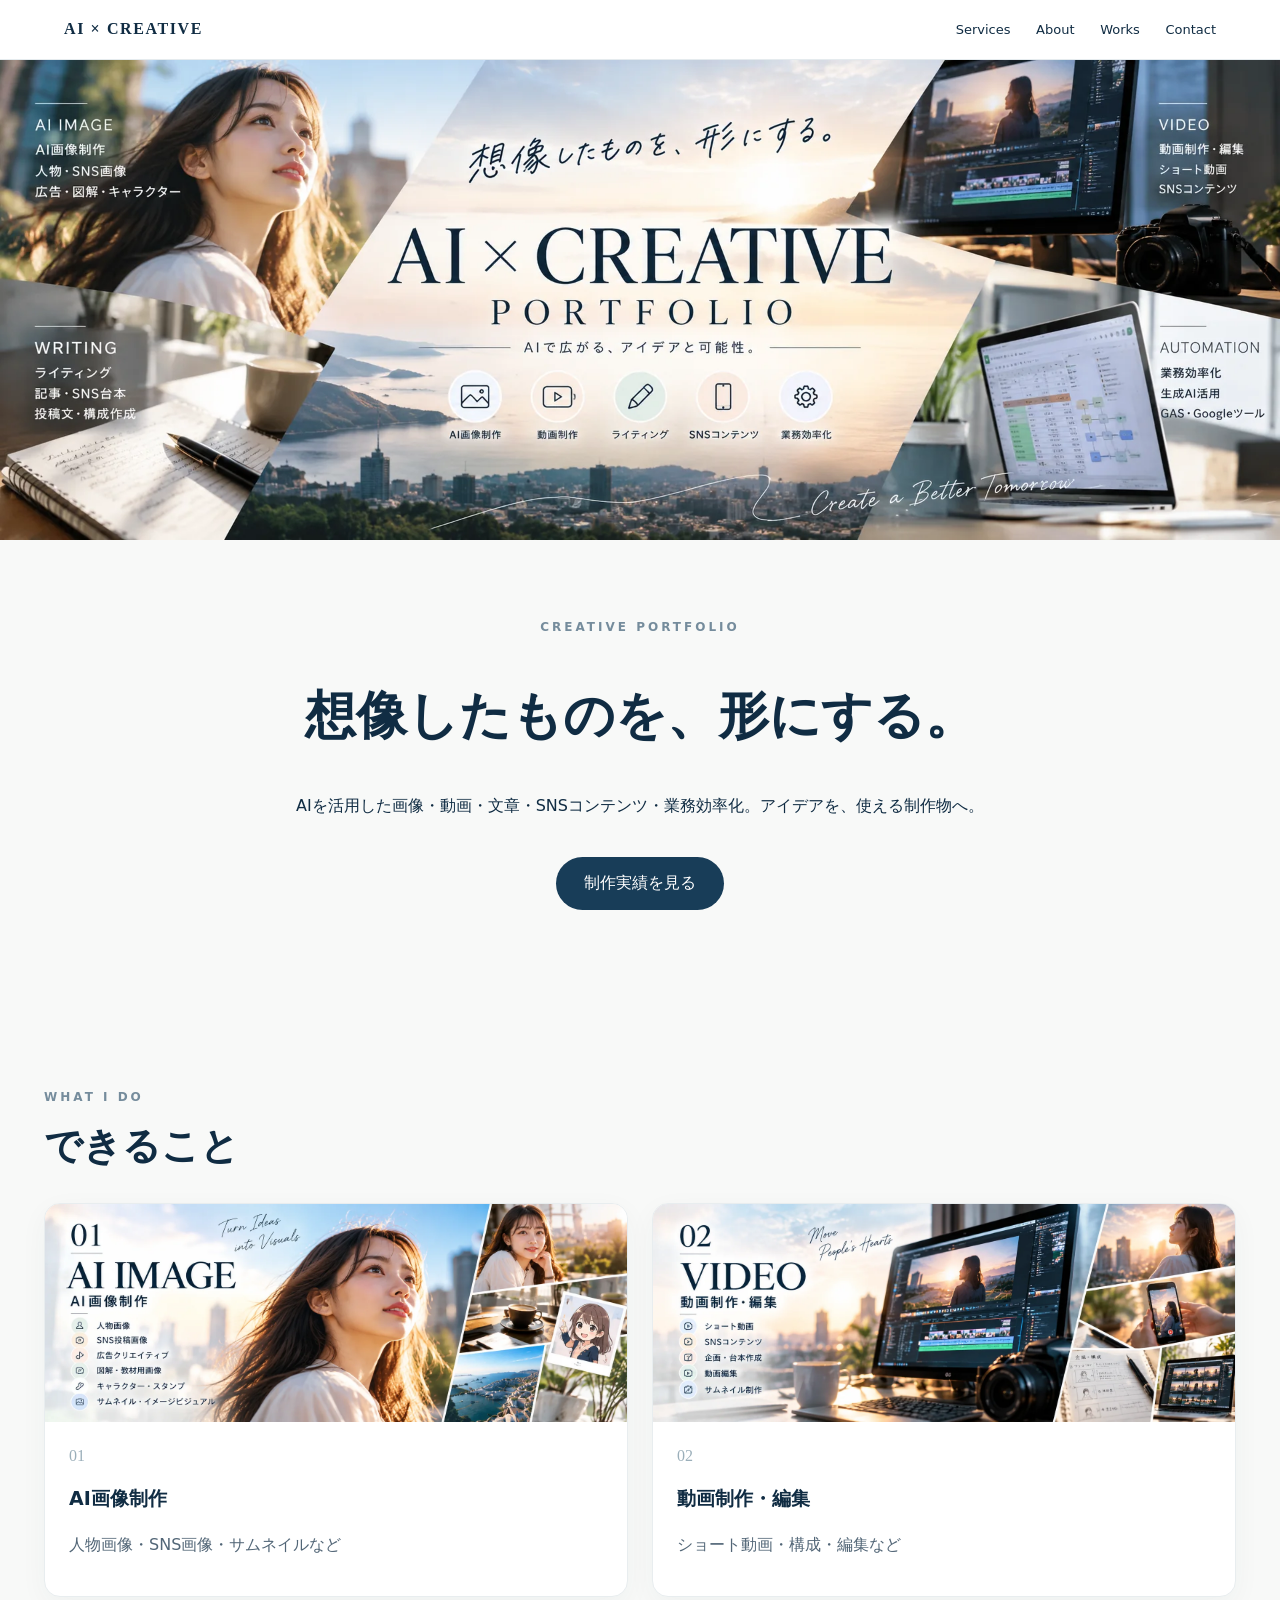
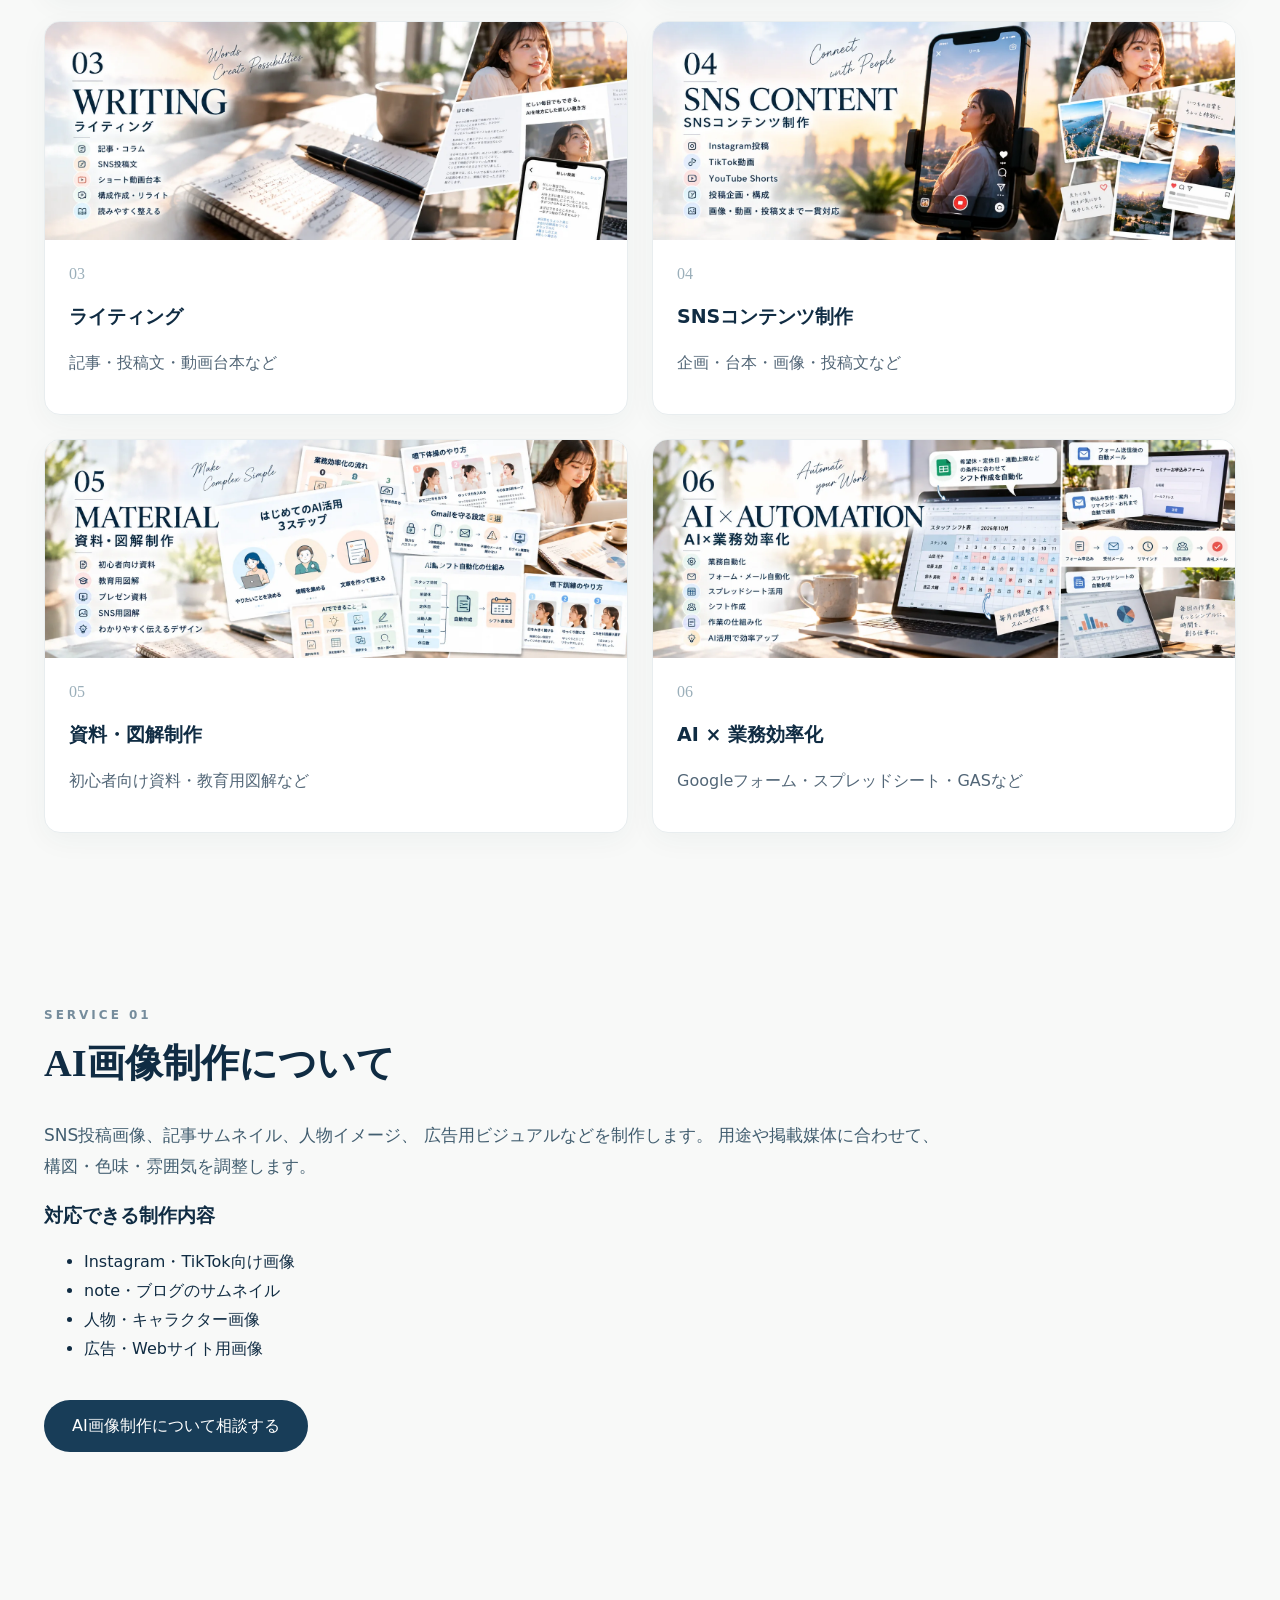
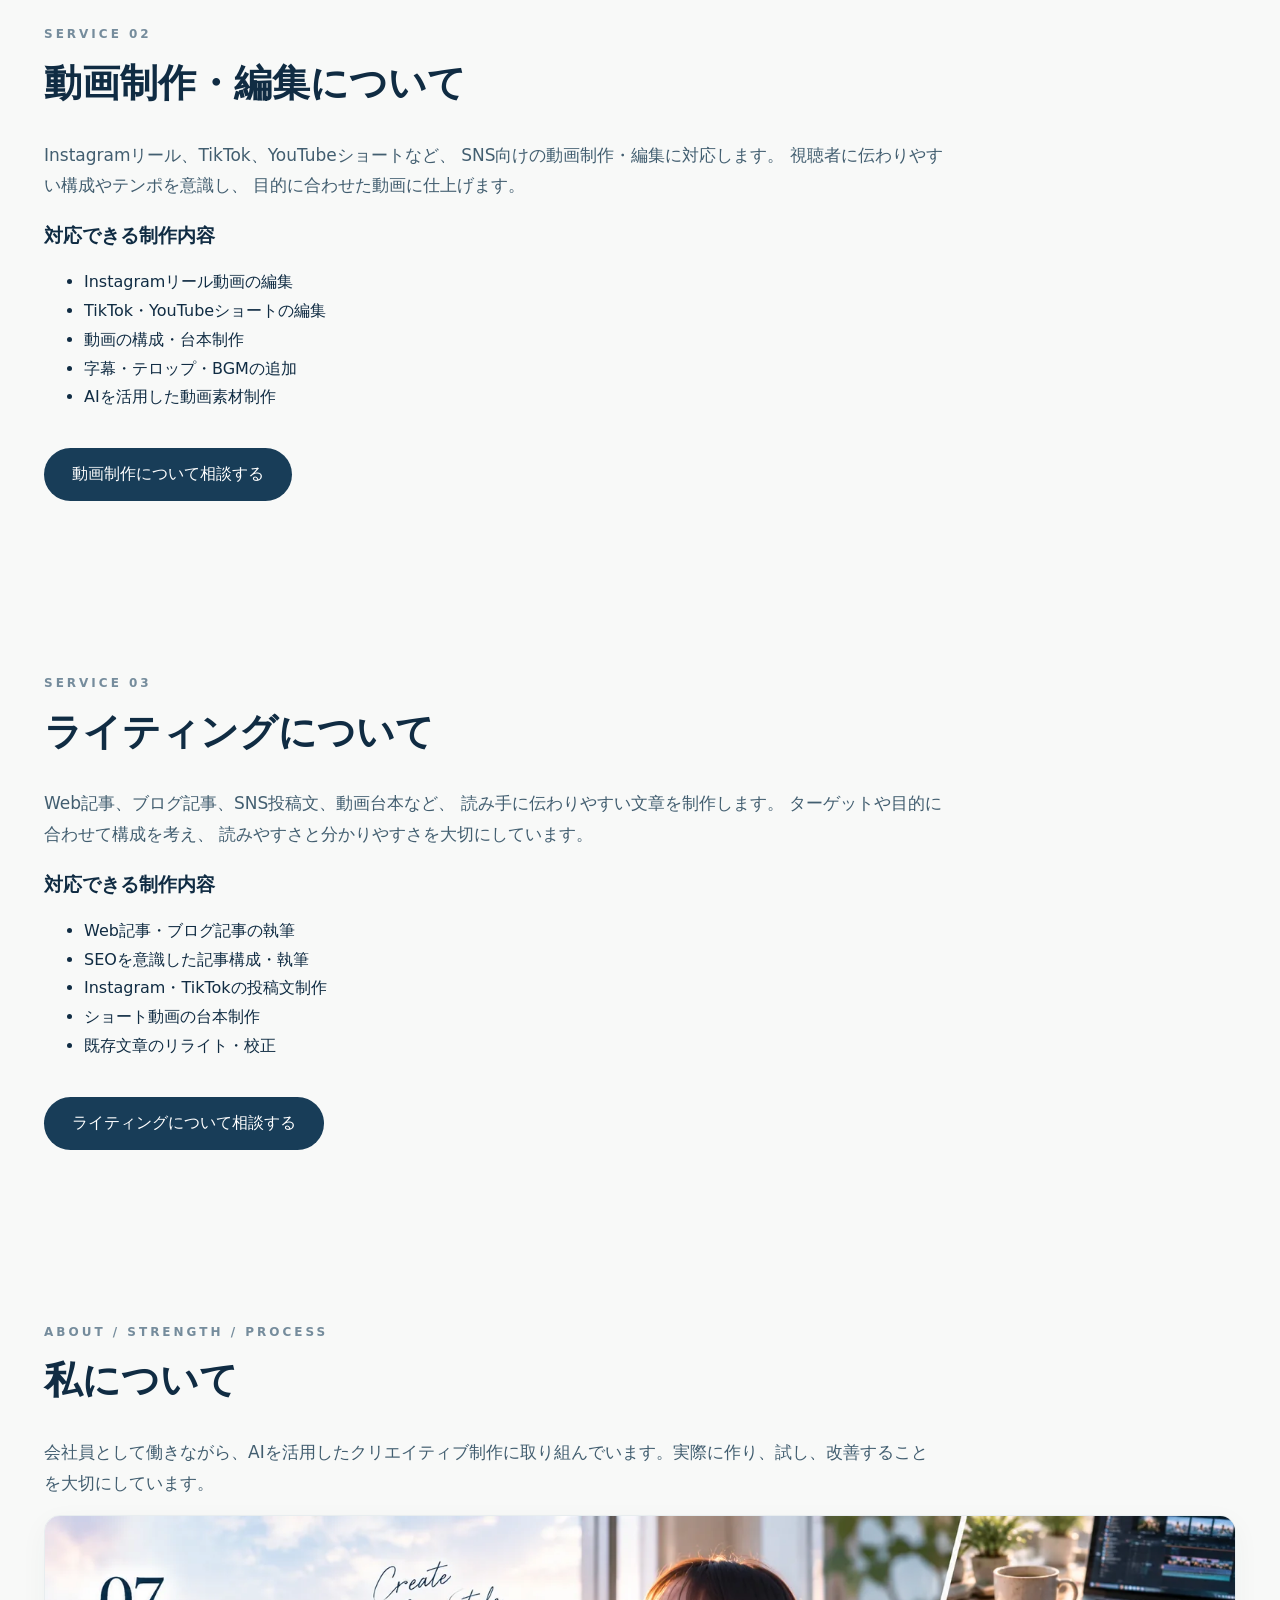
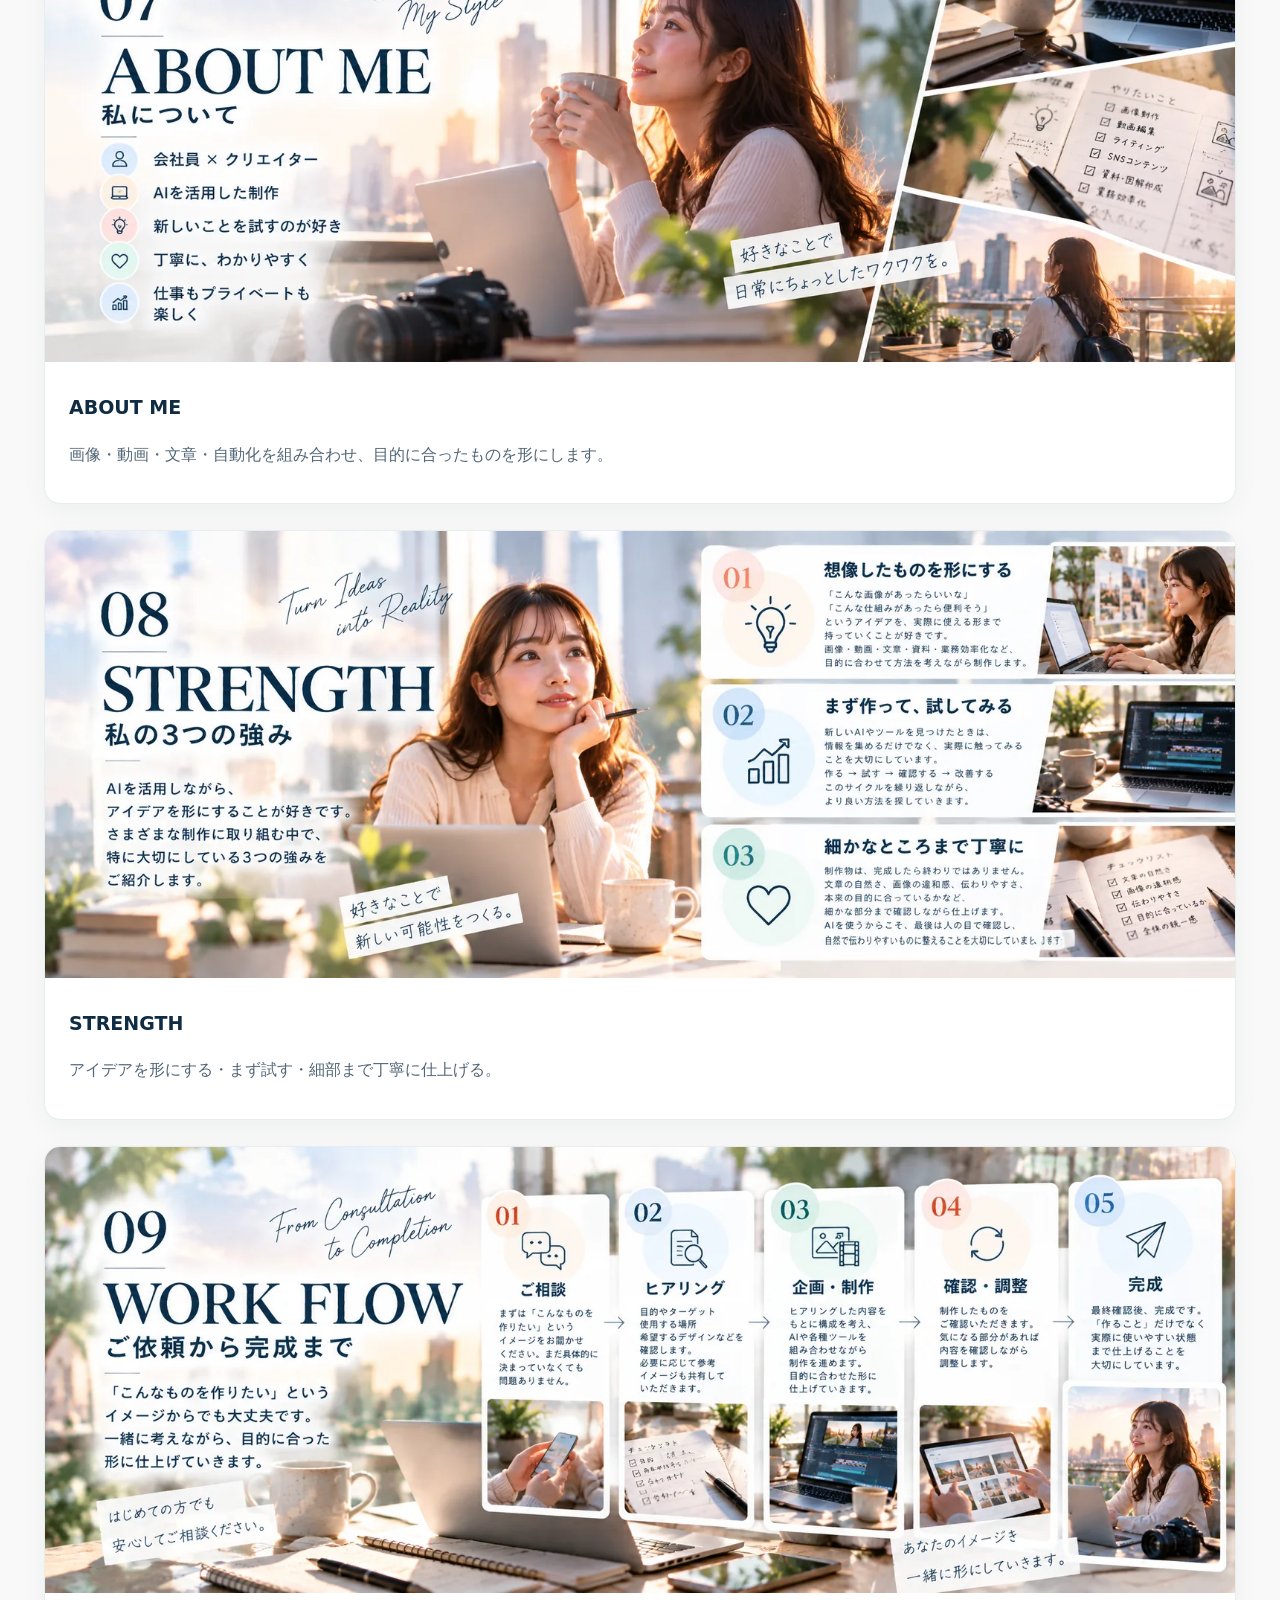
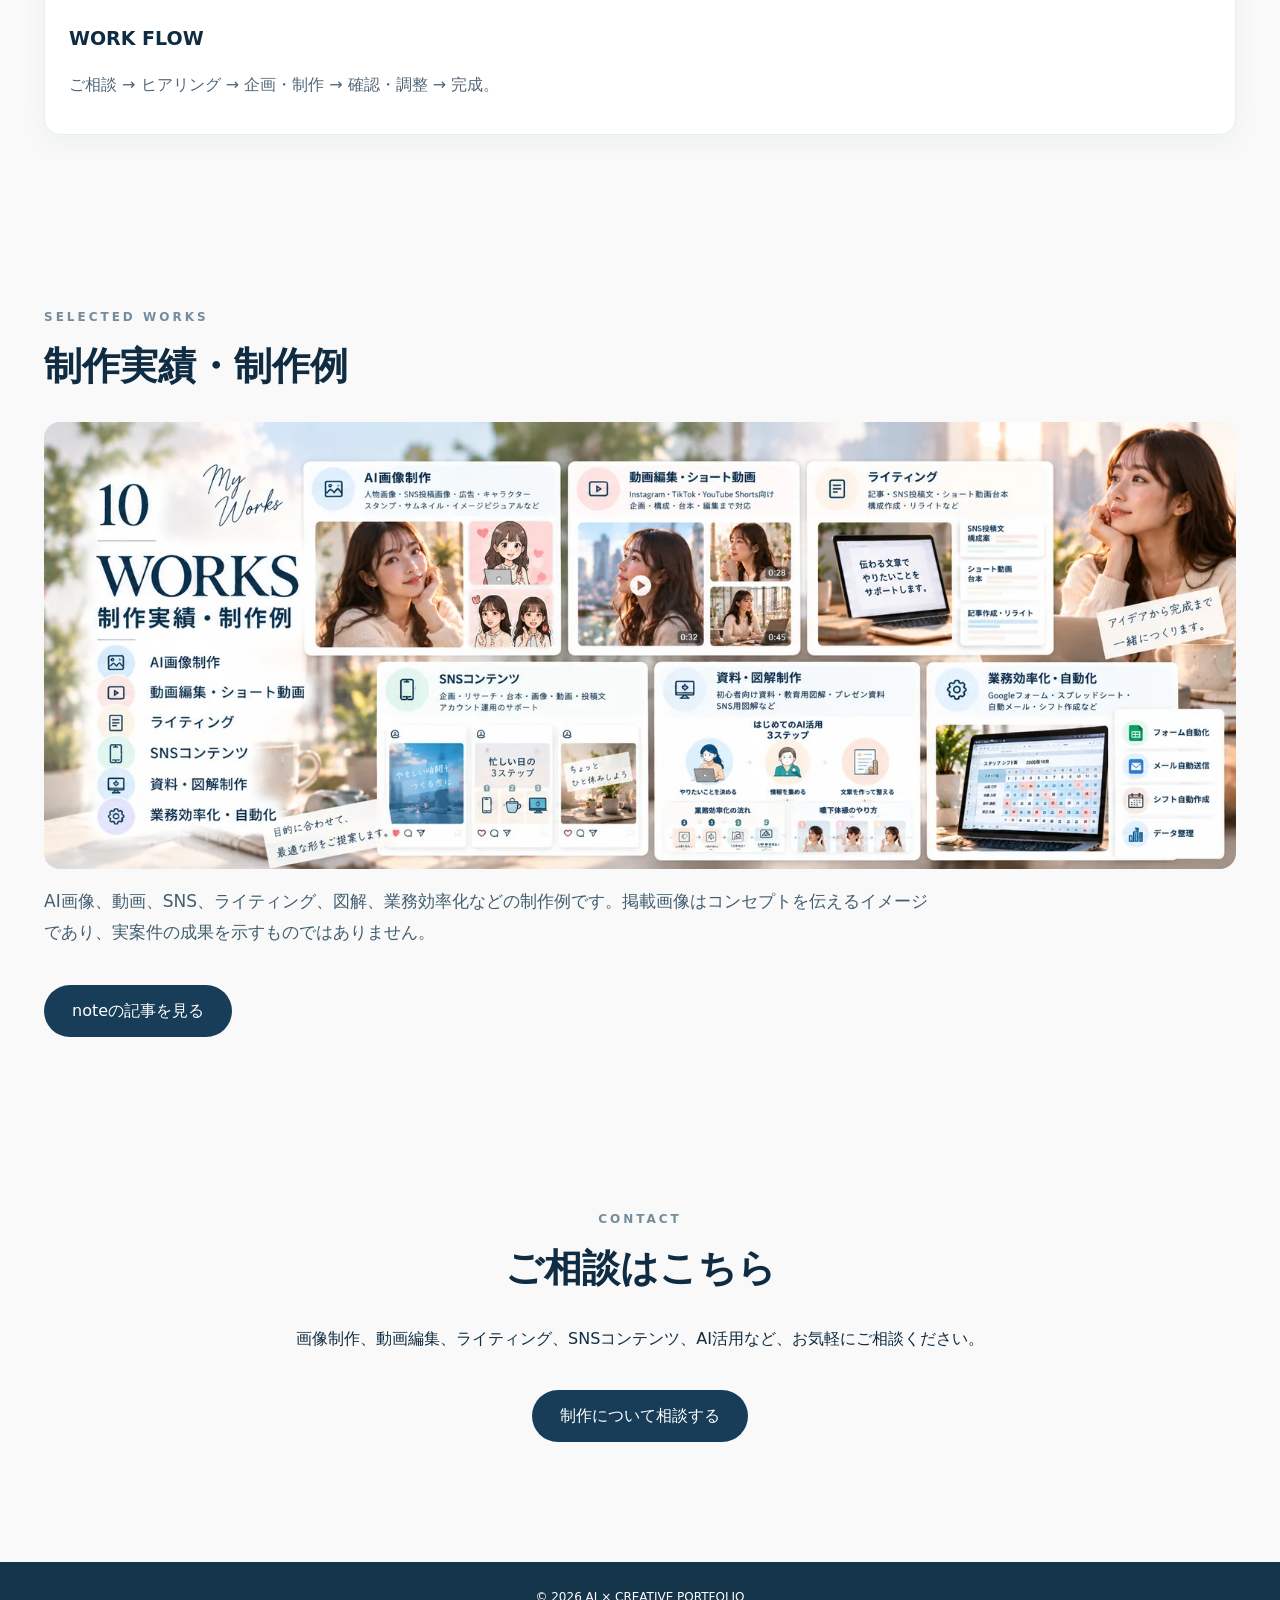
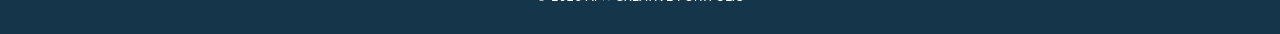
==== index.html @ f5b46fbc "Update index.html" ====
<!doctype html><html lang="ja"><head><meta charset="utf-8"><meta name="viewport" content="width=device-width,initial-scale=1"><meta name="description" content="AI画像制作・動画編集・ライティング・SNSコンテンツ・業務効率化のポートフォリオ"><title>AI × CREATIVE PORTFOLIO</title><link rel="stylesheet" href="style.css"></head><body><header><a class="brand" href="#top">AI × CREATIVE</a><nav><a href="#services">Services</a><a href="#about">About</a><a href="#works">Works</a><a href="#contact">Contact</a></nav></header><main id="top"><section class="hero"><img src="images/hero.webp" alt="AI × CREATIVE PORTFOLIO" fetchpriority="high"><div class="intro"><p class="eyebrow">CREATIVE PORTFOLIO</p><h1>想像したものを、形にする。</h1><p>AIを活用した画像・動画・文章・SNSコンテンツ・業務効率化。アイデアを、使える制作物へ。</p><a class="button" href="#works">制作実績を見る</a></div></section><section id="services" class="section"><p class="eyebrow">WHAT I DO</p><h2>できること</h2><div class="cards"><article class="card" onclick="document.getElementById('ai-image-details').scrollIntoView({behavior:'smooth',block:'start'})" style="cursor:pointer"><img src="images/01.webp" alt="AI画像制作" loading="lazy"><div><span>01</span><h3>AI画像制作</h3><p>人物画像・SNS画像・サムネイルなど</p></div></article>
<article class="card" onclick="document.getElementById('video-details').scrollIntoView({behavior:'smooth',block:'start'})" style="cursor:pointer"><img src="images/02.webp"
 alt="動画制作・編集" loading="lazy"><div><span>02</span><h3>動画制作・編集</h3><p>ショート動画・構成・編集など</p></div></article>
<article class="card" onclick="document.getElementById('writing-details').scrollIntoView({behavior:'smooth',block:'start'})" style="cursor:pointer"><img src="images/03.webp"
 alt="ライティング" loading="lazy"><div><span>03</span><h3>ライティング</h3><p>記事・投稿文・動画台本など</p></div></article><article class="card"><img src="images/04.webp" alt="SNSコンテンツ制作" loading="lazy"><div><span>04</span><h3>SNSコンテンツ制作</h3><p>企画・台本・画像・投稿文など</p></div></article><article class="card"><img src="images/05.webp" alt="資料・図解制作" loading="lazy"><div><span>05</span><h3>資料・図解制作</h3><p>初心者向け資料・教育用図解など</p></div></article><article class="card"><img src="images/06.webp" alt="AI × 業務効率化" loading="lazy"><div><span>06</span><h3>AI × 業務効率化</h3><p>Googleフォーム・スプレッドシート・GASなど</p></div></article></div></section>
<section id="ai-image-details" class="section">
  <p class="eyebrow">SERVICE 01</p>
  <h2>AI画像制作について</h2>

  <p class="lead">
    SNS投稿画像、記事サムネイル、人物イメージ、
    広告用ビジュアルなどを制作します。
    用途や掲載媒体に合わせて、
    構図・色味・雰囲気を調整します。
  </p>

  <h3>対応できる制作内容</h3>
  <ul>
    <li>Instagram・TikTok向け画像</li>
    <li>note・ブログのサムネイル</li>
    <li>人物・キャラクター画像</li>
    <li>広告・Webサイト用画像</li>
  </ul>

  <a class="button"
     href="https://docs.google.com/forms/d/e/1FAIpQLSeHLMUan6sX_Bi2YHPsbmT2m1Xf_0hHyTJXhu0cGZ721wh3tw/viewform"
     target="_blank"
     rel="noopener noreferrer">
    AI画像制作について相談する
  </a>
</section>

<section id="video-details" class="section">
  <p class="eyebrow">SERVICE 02</p>
  <h2>動画制作・編集について</h2>

  <p class="lead">
    Instagramリール、TikTok、YouTubeショートなど、
    SNS向けの動画制作・編集に対応します。
    視聴者に伝わりやすい構成やテンポを意識し、
    目的に合わせた動画に仕上げます。
  </p>

  <h3>対応できる制作内容</h3>
  <ul>
    <li>Instagramリール動画の編集</li>
    <li>TikTok・YouTubeショートの編集</li>
    <li>動画の構成・台本制作</li>
    <li>字幕・テロップ・BGMの追加</li>
    <li>AIを活用した動画素材制作</li>
  </ul>

  <a class="button"
     href="https://docs.google.com/forms/d/e/1FAIpQLSeHLMUan6sX_Bi2YHPsbmT2m1Xf_0hHyTJXhu0cGZ721wh3tw/viewform"
     target="_blank"
     rel="noopener noreferrer">
    動画制作について相談する
  </a>
</section>

<section id="writing-details" class="section">
  <p class="eyebrow">SERVICE 03</p>
  <h2>ライティングについて</h2>

  <p class="lead">
    Web記事、ブログ記事、SNS投稿文、動画台本など、
    読み手に伝わりやすい文章を制作します。
    ターゲットや目的に合わせて構成を考え、
    読みやすさと分かりやすさを大切にしています。
  </p>

  <h3>対応できる制作内容</h3>
  <ul>
    <li>Web記事・ブログ記事の執筆</li>
    <li>SEOを意識した記事構成・執筆</li>
    <li>Instagram・TikTokの投稿文制作</li>
    <li>ショート動画の台本制作</li>
    <li>既存文章のリライト・校正</li>
  </ul>

  <a class="button"
     href="https://docs.google.com/forms/d/e/1FAIpQLSeHLMUan6sX_Bi2YHPsbmT2m1Xf_0hHyTJXhu0cGZ721wh3tw/viewform"
     target="_blank"
     rel="noopener noreferrer">
    ライティングについて相談する
  </a>
</section>
<section id="about" class="section"><p class="eyebrow">ABOUT / STRENGTH / PROCESS</p><h2>私について</h2><p class="lead">会社員として働きながら、AIを活用したクリエイティブ制作に取り組んでいます。実際に作り、試し、改善することを大切にしています。</p><div class="feature"><article><img src="images/07.webp" alt="ABOUT ME" loading="lazy"><div><h3>ABOUT ME</h3><p>画像・動画・文章・自動化を組み合わせ、目的に合ったものを形にします。</p></div></article><article><img src="images/08.webp" alt="STRENGTH" loading="lazy"><div><h3>STRENGTH</h3><p>アイデアを形にする・まず試す・細部まで丁寧に仕上げる。</p></div></article><article><img src="images/09.webp" alt="WORK FLOW" loading="lazy"><div><h3>WORK FLOW</h3><p>ご相談 → ヒアリング → 企画・制作 → 確認・調整 → 完成。</p></div></article></div></section><section id="works" class="section"><p class="eyebrow">SELECTED WORKS</p><h2>制作実績・制作例</h2><img class="wide" src="images/10.webp" alt="制作実績一覧" loading="lazy"><p class="lead">AI画像、動画、SNS、ライティング、図解、業務効率化などの制作例です。掲載画像はコンセプトを伝えるイメージであり、実案件の成果を示すものではありません。</p><a class="button" href="https://note.com/kagura6284" target="_blank" rel="noopener noreferrer">noteの記事を見る</a></section><section id="contact" class="section contact"><p class="eyebrow">CONTACT</p><h2>ご相談はこちら</h2><p>画像制作、動画編集、ライティング、SNSコンテンツ、AI活用など、お気軽にご相談ください。</p>
<a class="button"
   href="https://docs.google.com/forms/d/e/1FAIpQLSeHLMUan6sX_Bi2YHPsbmT2m1Xf_0hHyTJXhu0cGZ721wh3tw/viewform"
   target="_blank"
   rel="noopener noreferrer">
  制作について相談する
</a>
</section></main><footer>© 2026 AI × CREATIVE PORTFOLIO</footer></body></html>
---- style.css ----
*{box-sizing:border-box}html{scroll-behavior:smooth;scroll-padding-top:90px}body{margin:0;color:#102c43;background:#f8f9f8;font-family:system-ui,-apple-system,"Noto Sans JP",sans-serif;line-height:1.8}header{position:sticky;top:0;z-index:10;background:#ffffffed;display:flex;align-items:center;justify-content:space-between;padding:15px clamp(18px,5vw,90px);border-bottom:1px solid #e5ebee;gap:16px}.brand{font-family:Georgia,serif;font-weight:bold;letter-spacing:.1em}a{color:inherit;text-decoration:none}nav{display:flex;gap:clamp(8px,2vw,30px);font-size:13px}.hero img{display:block;width:100%;height:auto}.intro{max-width:1000px;margin:auto;padding:65px 24px 85px;text-align:center}.eyebrow{font-size:12px;letter-spacing:.25em;color:#758c9c;font-weight:700}h1,h2{font-family:Georgia,"Noto Serif JP",serif;line-height:1.35}h1{font-size:clamp(27px,4vw,52px)}h2{font-size:clamp(27px,3vw,42px);margin:10px 0 30px}h3{font-size:19px;margin:10px 0}.button{display:inline-block;background:#183d58;color:white;padding:12px 28px;border-radius:30px;margin-top:20px}.button:hover,.button:focus-visible{background:#285978}.section{max-width:1240px;margin:auto;padding:80px 24px}.cards{display:grid;grid-template-columns:repeat(2,minmax(0,1fr));gap:24px}.card,.feature article{background:#fff;border:1px solid #e8edef;border-radius:16px;overflow:hidden;box-shadow:0 8px 28px #1d40500b}.card img,.feature img,.wide{width:100%;height:auto;display:block}.card>div{padding:20px 24px}.card span{font-family:Georgia,serif;color:#9bafba}.card p,.feature p{color:#526677}.feature{display:grid;gap:26px}.feature article>div{padding:18px 24px}.lead{max-width:900px;color:#425e70;font-size:17px}.wide{border-radius:16px}.contact{text-align:center;padding-bottom:120px}footer{text-align:center;padding:25px;background:#15354b;color:white;font-size:12px}
/* New clickable services and details */
.service-card{display:block;transition:transform .2s ease,box-shadow .2s ease}.service-card:hover,.service-card:focus-visible{transform:translateY(-4px);box-shadow:0 12px 34px #1d405024}.detail-link{display:inline-block;margin-top:6px;color:#183d58!important;font-family:inherit!important;font-size:14px;font-weight:700}.service-details{display:grid;gap:26px}.service-detail{display:grid;grid-template-columns:minmax(0,1fr) minmax(0,1.2fr);gap:28px;align-items:center;background:white;border:1px solid #e8edef;border-radius:16px;padding:20px;scroll-margin-top:100px}.service-detail img{width:100%;height:auto;border-radius:12px;display:block}.service-detail h3{font-size:clamp(21px,2.4vw,28px)}.service-detail p{color:#425e70}.text-link{color:#183d58;font-weight:700;text-decoration:underline;text-underline-offset:4px}.works-link{display:block;position:relative}.works-link span{display:inline-block;margin-top:12px;color:#183d58;font-weight:700}.works-link:hover span{text-decoration:underline}.service-card:focus-visible,.works-link:focus-visible,.text-link:focus-visible,.button:focus-visible{outline:3px solid #83b5d4;outline-offset:4px}
@media(max-width:700px){header{position:static;display:block;text-align:center}nav{justify-content:center;flex-wrap:wrap;margin-top:8px}.cards{grid-template-columns:1fr}.section{padding:55px 18px}.intro{padding:45px 20px 65px}.card>div{padding:16px}.service-detail{grid-template-columns:1fr;padding:16px;gap:10px}.service-detail{scroll-margin-top:20px}}
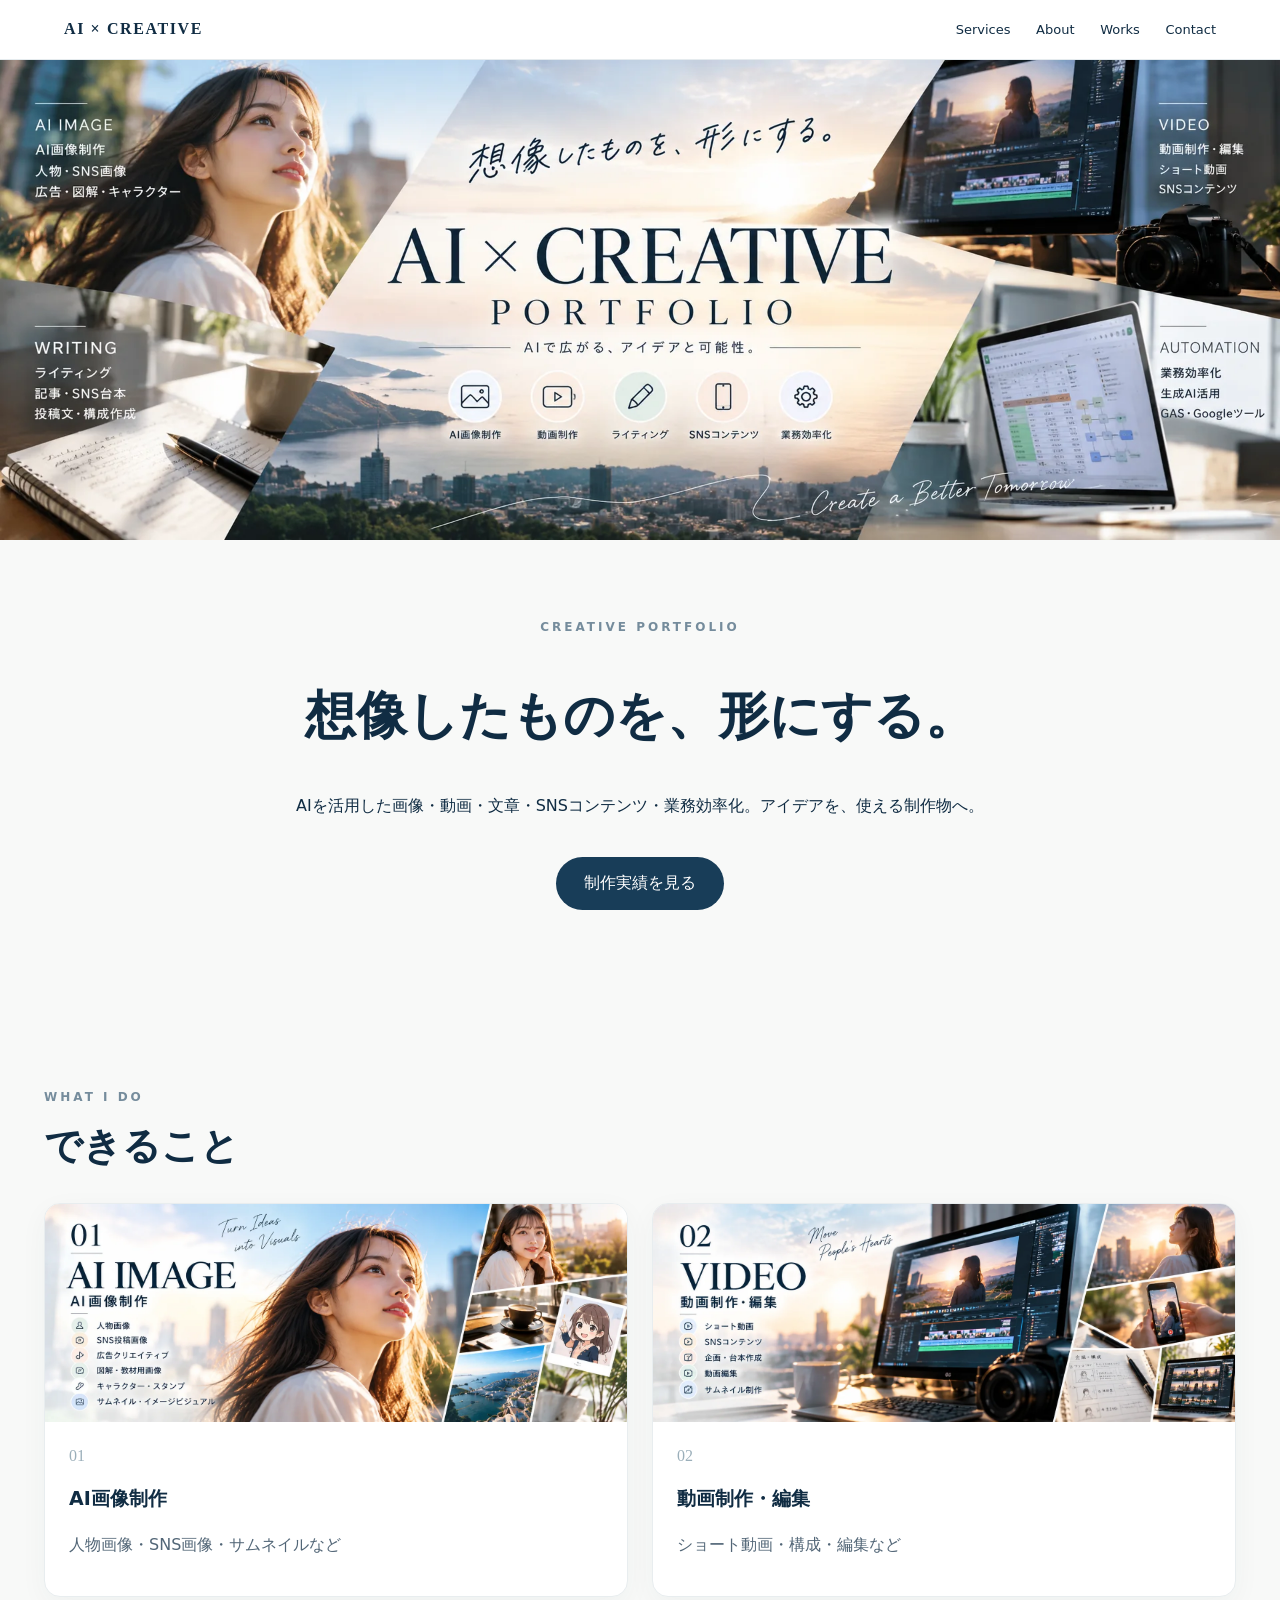
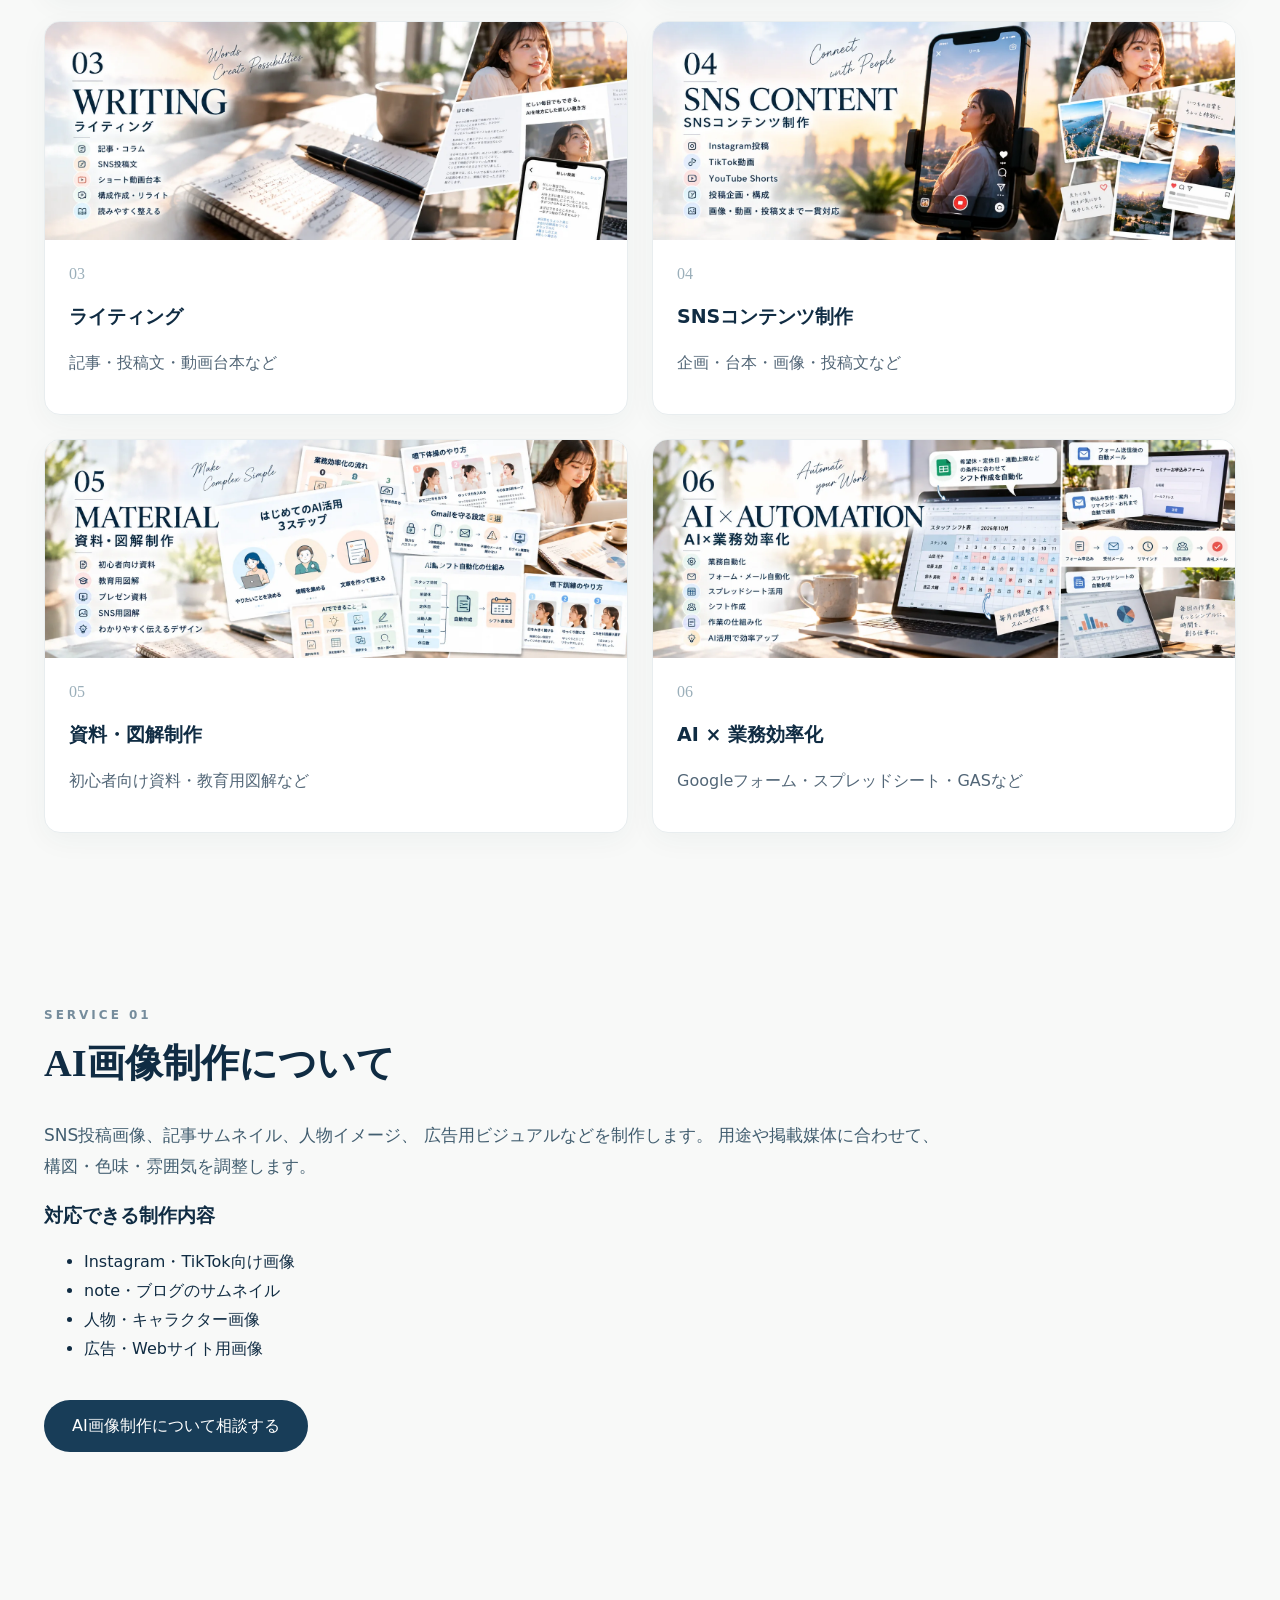
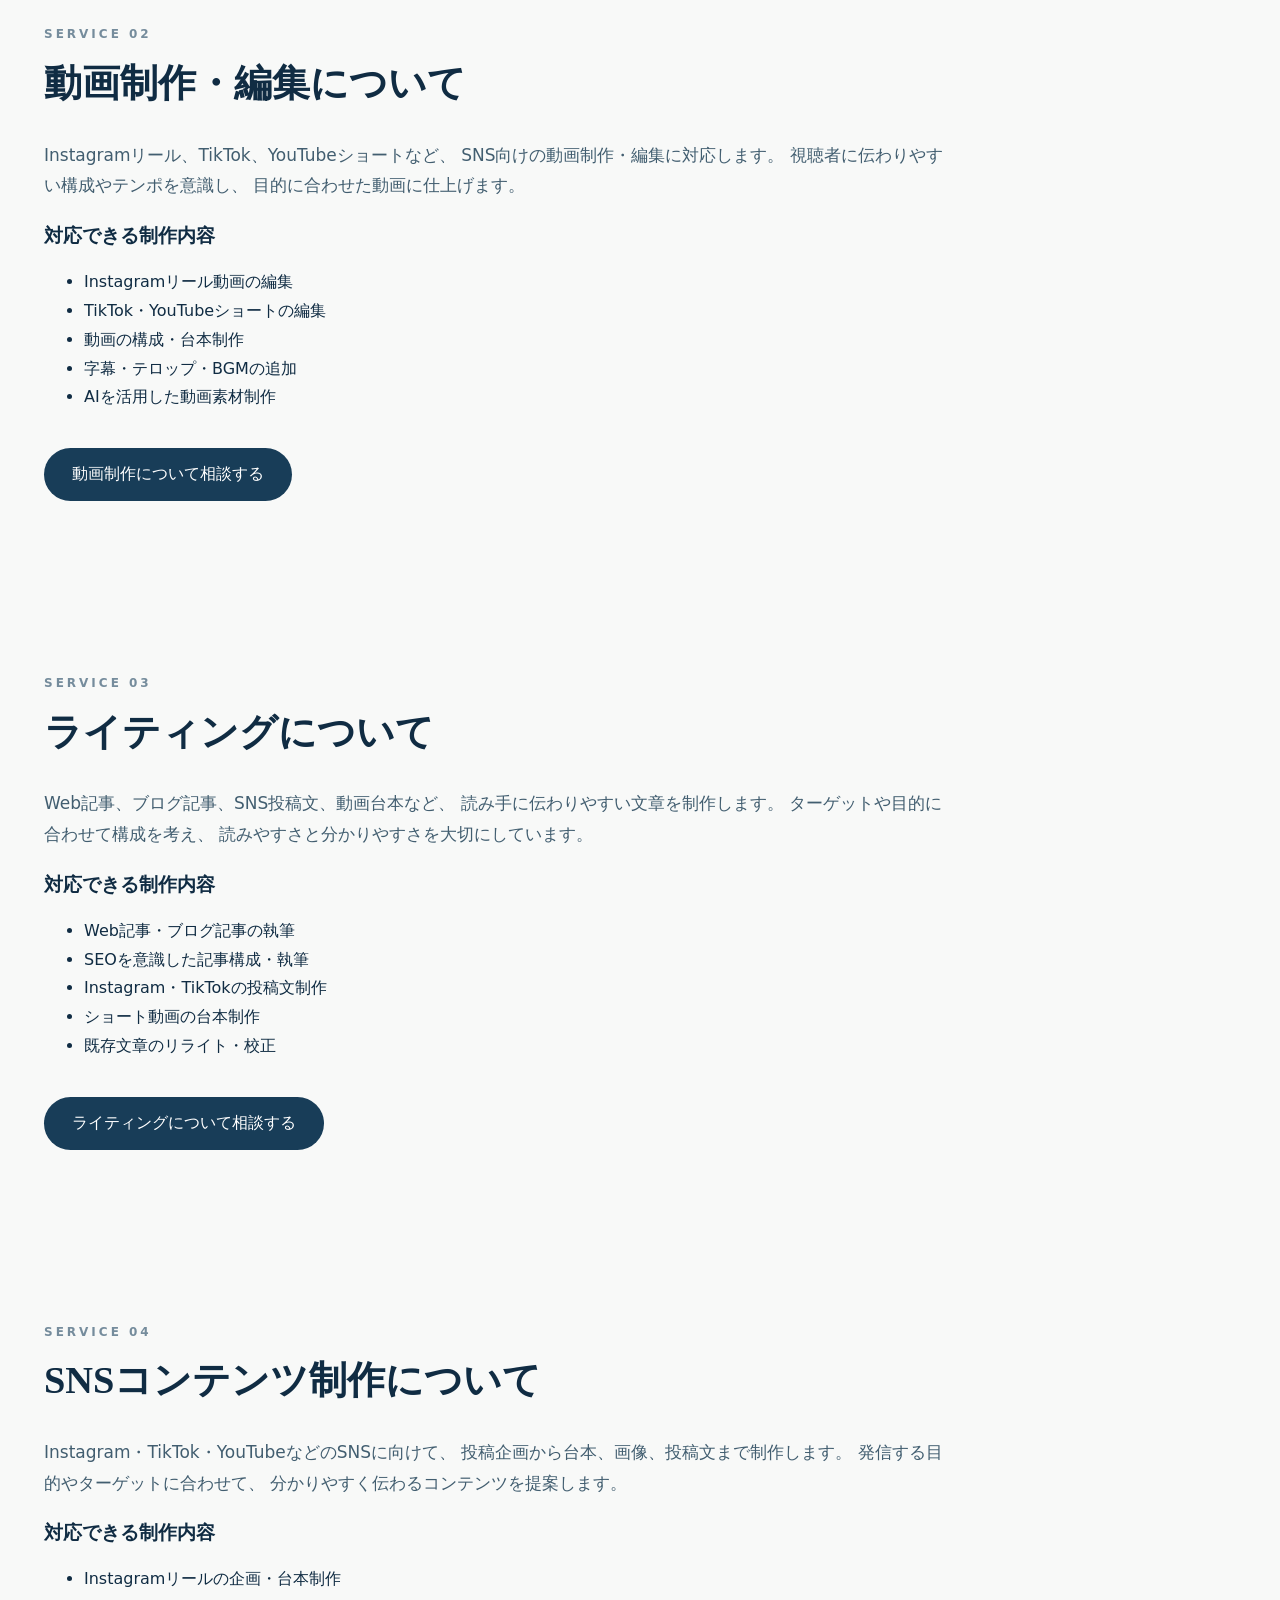
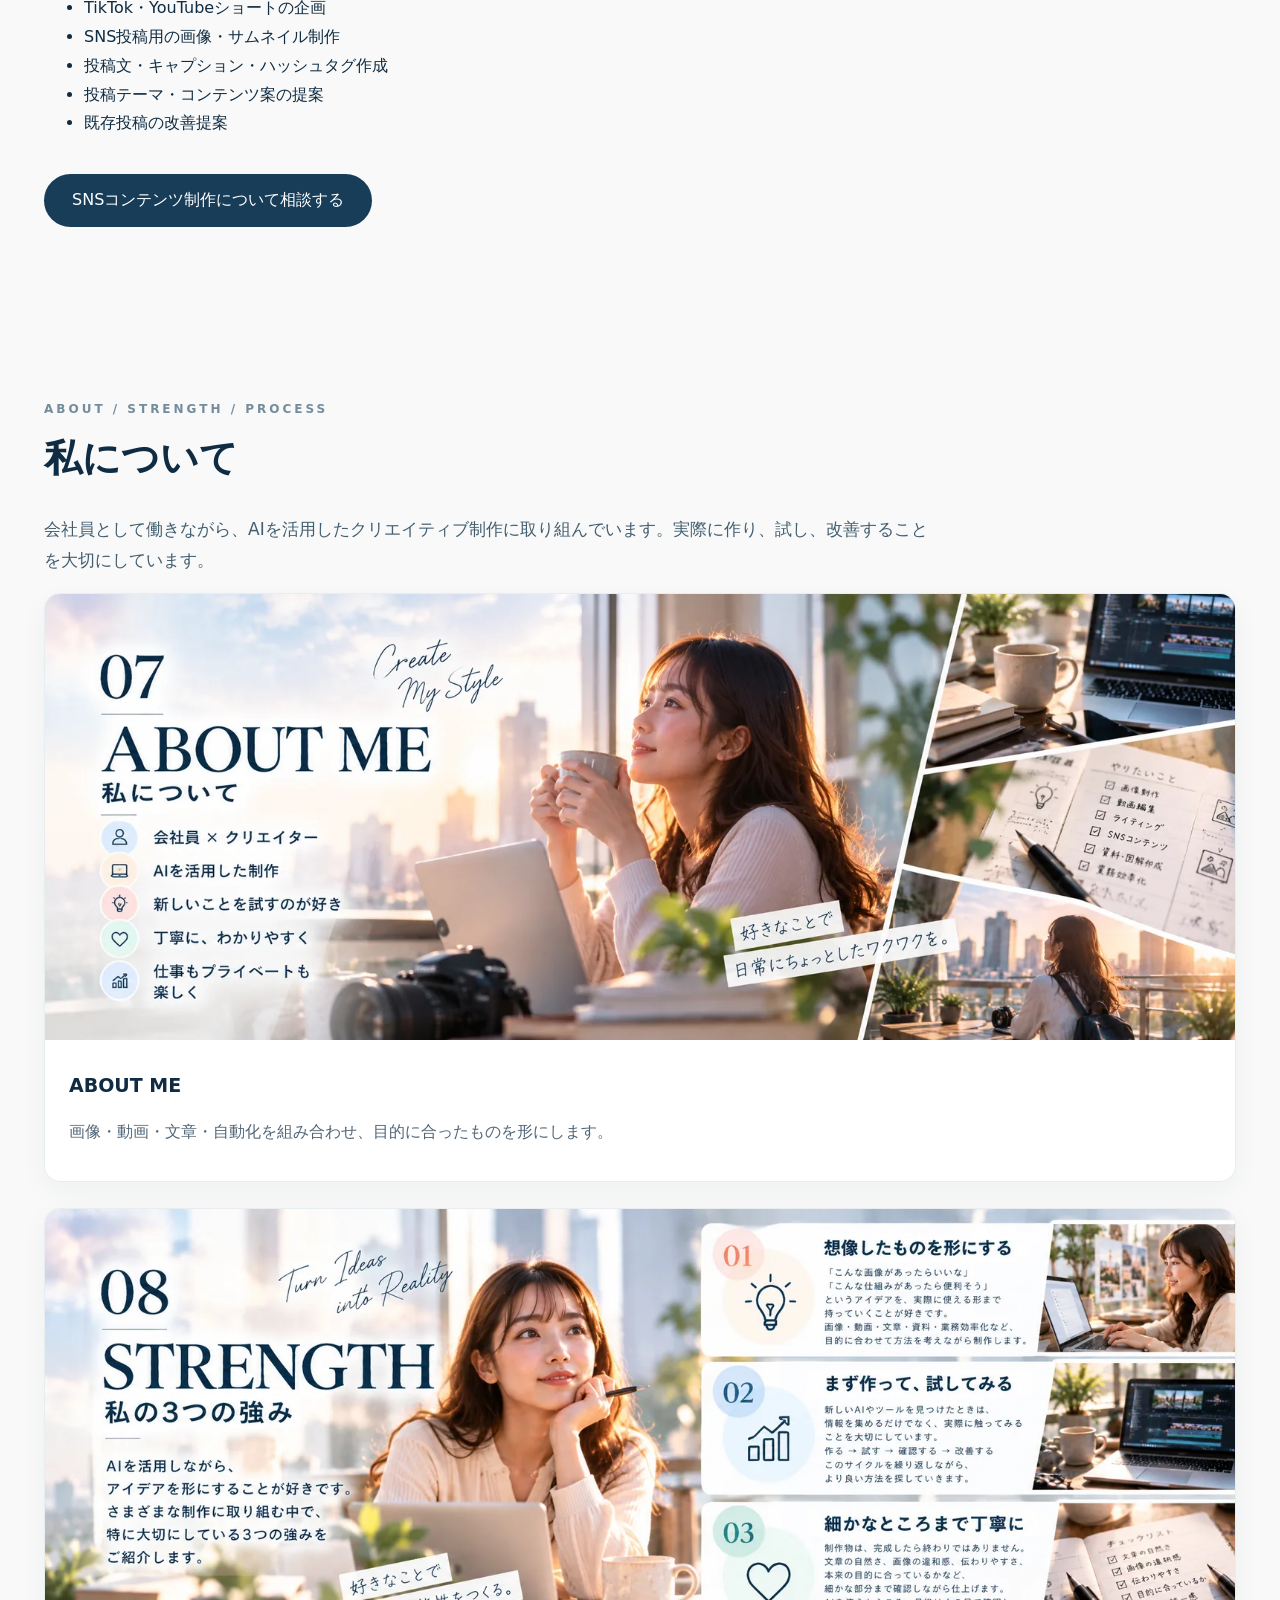
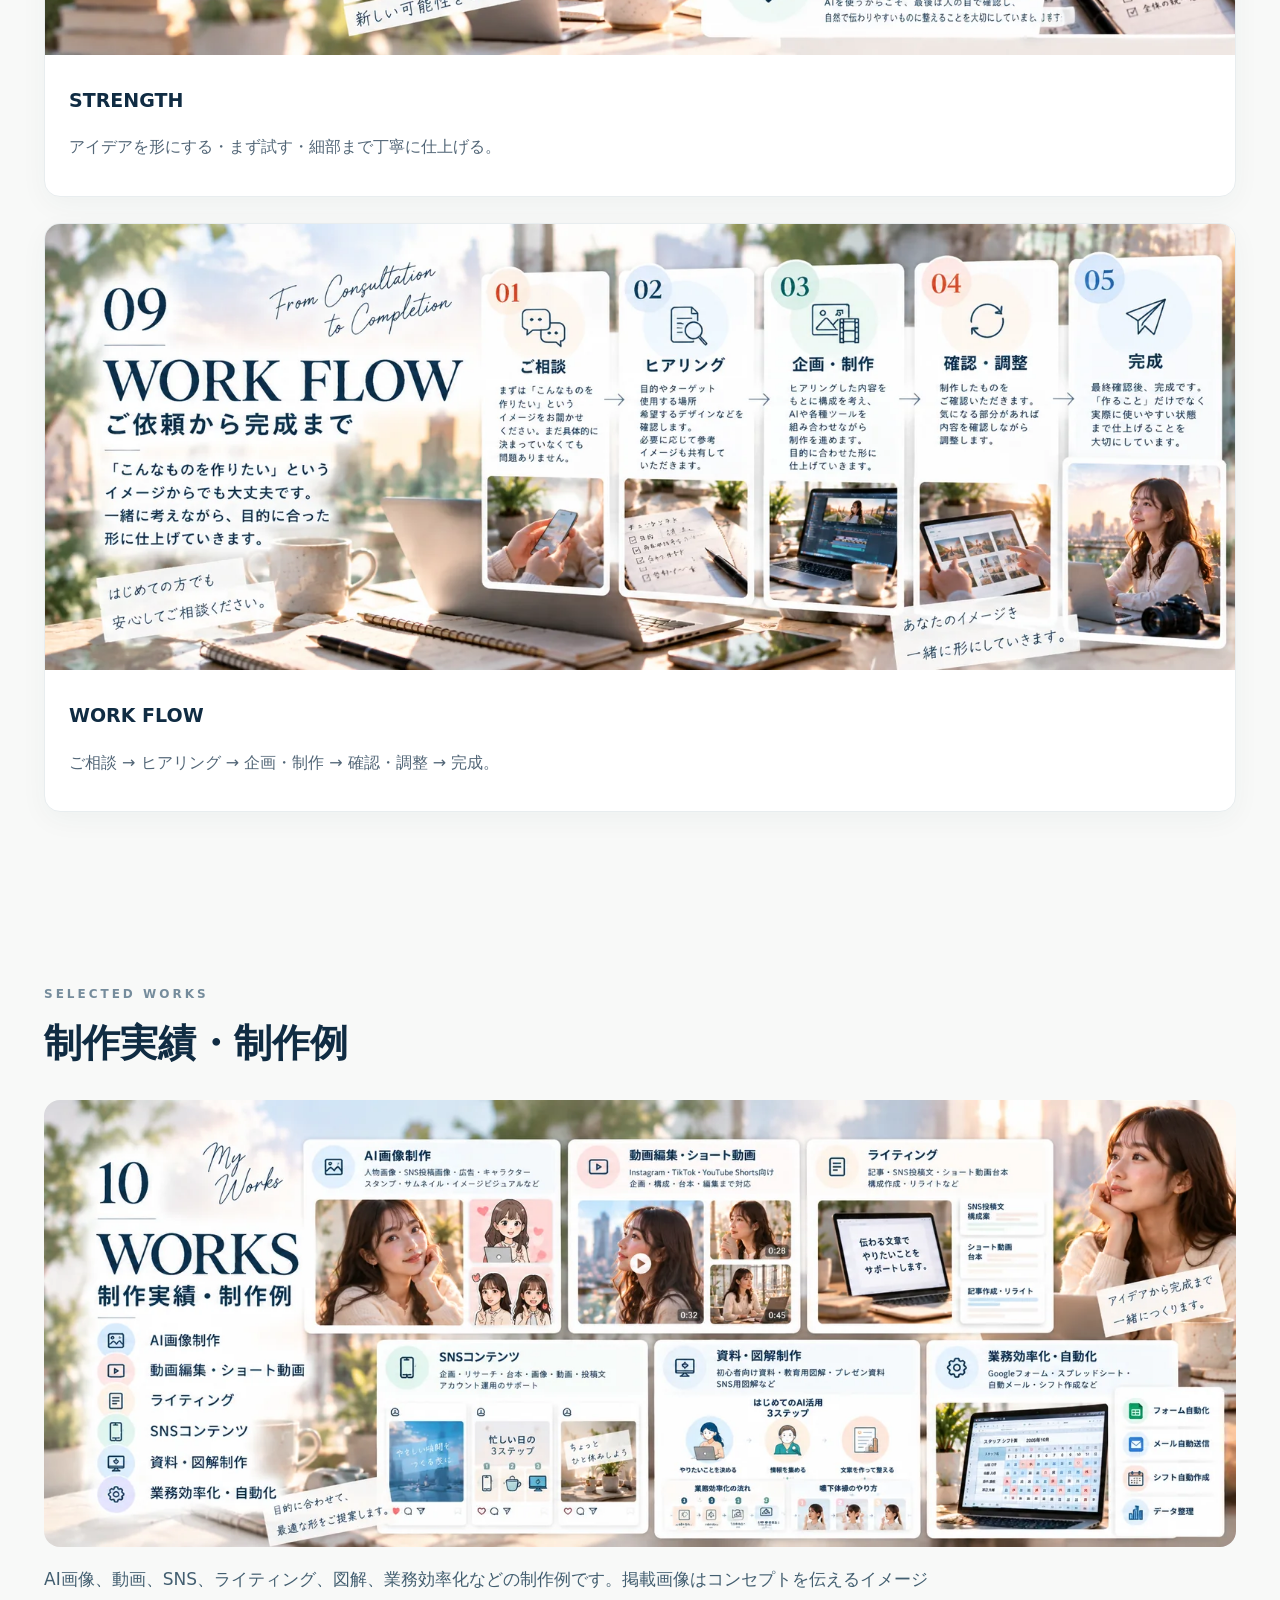
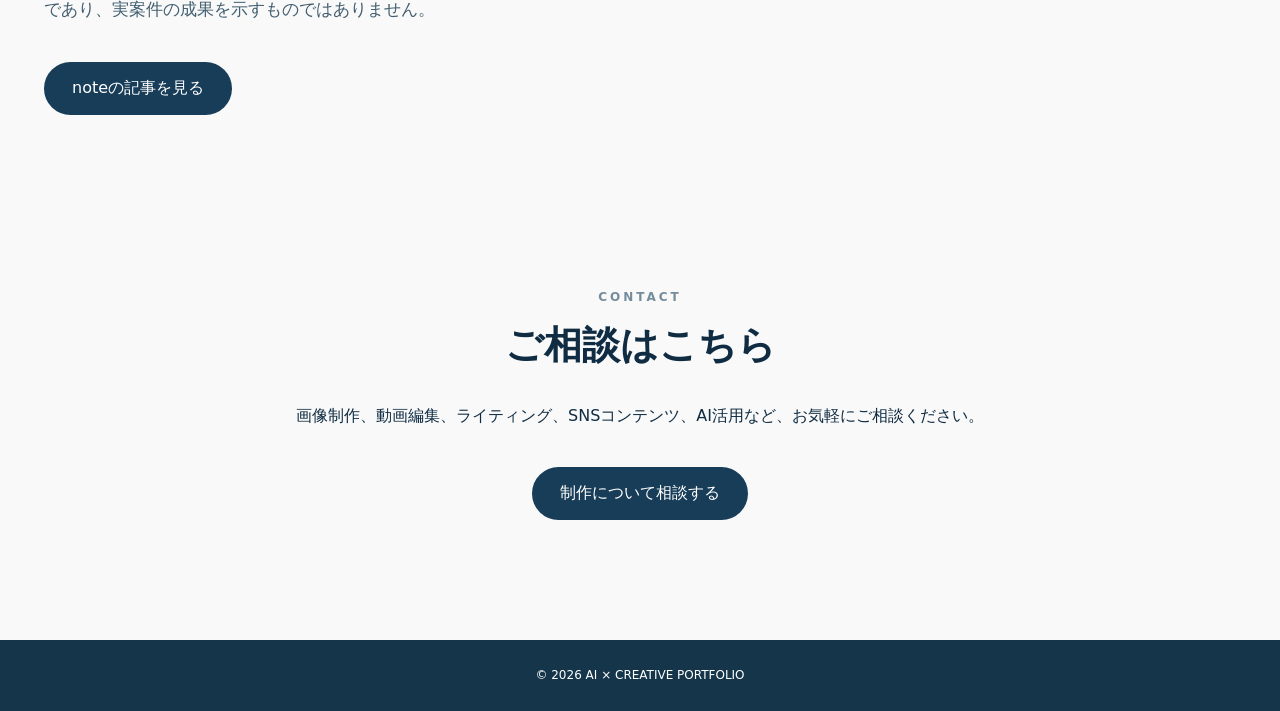
==== commit 7380f5b8: "Update index.html" ====
--- a/index.html
+++ b/index.html
@@ -2,7 +2,9 @@
 <article class="card" onclick="document.getElementById('video-details').scrollIntoView({behavior:'smooth',block:'start'})" style="cursor:pointer"><img src="images/02.webp"
  alt="動画制作・編集" loading="lazy"><div><span>02</span><h3>動画制作・編集</h3><p>ショート動画・構成・編集など</p></div></article>
 <article class="card" onclick="document.getElementById('writing-details').scrollIntoView({behavior:'smooth',block:'start'})" style="cursor:pointer"><img src="images/03.webp"
- alt="ライティング" loading="lazy"><div><span>03</span><h3>ライティング</h3><p>記事・投稿文・動画台本など</p></div></article><article class="card"><img src="images/04.webp" alt="SNSコンテンツ制作" loading="lazy"><div><span>04</span><h3>SNSコンテンツ制作</h3><p>企画・台本・画像・投稿文など</p></div></article><article class="card"><img src="images/05.webp" alt="資料・図解制作" loading="lazy"><div><span>05</span><h3>資料・図解制作</h3><p>初心者向け資料・教育用図解など</p></div></article><article class="card"><img src="images/06.webp" alt="AI × 業務効率化" loading="lazy"><div><span>06</span><h3>AI × 業務効率化</h3><p>Googleフォーム・スプレッドシート・GASなど</p></div></article></div></section>
+ alt="ライティング" loading="lazy"><div><span>03</span><h3>ライティング</h3><p>記事・投稿文・動画台本など</p></div></article>
+<article class="card" onclick="document.getElementById('sns-details').scrollIntoView({behavior:'smooth',block:'start'})" style="cursor:pointer"><img src="images/04.webp"
+ alt="SNSコンテンツ制作" loading="lazy"><div><span>04</span><h3>SNSコンテンツ制作</h3><p>企画・台本・画像・投稿文など</p></div></article><article class="card"><img src="images/05.webp" alt="資料・図解制作" loading="lazy"><div><span>05</span><h3>資料・図解制作</h3><p>初心者向け資料・教育用図解など</p></div></article><article class="card"><img src="images/06.webp" alt="AI × 業務効率化" loading="lazy"><div><span>06</span><h3>AI × 業務効率化</h3><p>Googleフォーム・スプレッドシート・GASなど</p></div></article></div></section>
 <section id="ai-image-details" class="section">
   <p class="eyebrow">SERVICE 01</p>
   <h2>AI画像制作について</h2>
@@ -85,6 +87,35 @@
     ライティングについて相談する
   </a>
 </section>
+
+<section id="sns-details" class="section">
+  <p class="eyebrow">SERVICE 04</p>
+  <h2>SNSコンテンツ制作について</h2>
+
+  <p class="lead">
+    Instagram・TikTok・YouTubeなどのSNSに向けて、
+    投稿企画から台本、画像、投稿文まで制作します。
+    発信する目的やターゲットに合わせて、
+    分かりやすく伝わるコンテンツを提案します。
+  </p>
+
+  <h3>対応できる制作内容</h3>
+  <ul>
+    <li>Instagramリールの企画・台本制作</li>
+    <li>TikTok・YouTubeショートの企画</li>
+    <li>SNS投稿用の画像・サムネイル制作</li>
+    <li>投稿文・キャプション・ハッシュタグ作成</li>
+    <li>投稿テーマ・コンテンツ案の提案</li>
+    <li>既存投稿の改善提案</li>
+  </ul>
+
+  <a class="button"
+     href="https://docs.google.com/forms/d/e/1FAIpQLSeHLMUan6sX_Bi2YHPsbmT2m1Xf_0hHyTJXhu0cGZ721wh3tw/viewform"
+     target="_blank"
+     rel="noopener noreferrer">
+    SNSコンテンツ制作について相談する
+  </a>
+</section>
 <section id="about" class="section"><p class="eyebrow">ABOUT / STRENGTH / PROCESS</p><h2>私について</h2><p class="lead">会社員として働きながら、AIを活用したクリエイティブ制作に取り組んでいます。実際に作り、試し、改善することを大切にしています。</p><div class="feature"><article><img src="images/07.webp" alt="ABOUT ME" loading="lazy"><div><h3>ABOUT ME</h3><p>画像・動画・文章・自動化を組み合わせ、目的に合ったものを形にします。</p></div></article><article><img src="images/08.webp" alt="STRENGTH" loading="lazy"><div><h3>STRENGTH</h3><p>アイデアを形にする・まず試す・細部まで丁寧に仕上げる。</p></div></article><article><img src="images/09.webp" alt="WORK FLOW" loading="lazy"><div><h3>WORK FLOW</h3><p>ご相談 → ヒアリング → 企画・制作 → 確認・調整 → 完成。</p></div></article></div></section><section id="works" class="section"><p class="eyebrow">SELECTED WORKS</p><h2>制作実績・制作例</h2><img class="wide" src="images/10.webp" alt="制作実績一覧" loading="lazy"><p class="lead">AI画像、動画、SNS、ライティング、図解、業務効率化などの制作例です。掲載画像はコンセプトを伝えるイメージであり、実案件の成果を示すものではありません。</p><a class="button" href="https://note.com/kagura6284" target="_blank" rel="noopener noreferrer">noteの記事を見る</a></section><section id="contact" class="section contact"><p class="eyebrow">CONTACT</p><h2>ご相談はこちら</h2><p>画像制作、動画編集、ライティング、SNSコンテンツ、AI活用など、お気軽にご相談ください。</p>
 <a class="button"
    href="https://docs.google.com/forms/d/e/1FAIpQLSeHLMUan6sX_Bi2YHPsbmT2m1Xf_0hHyTJXhu0cGZ721wh3tw/viewform"
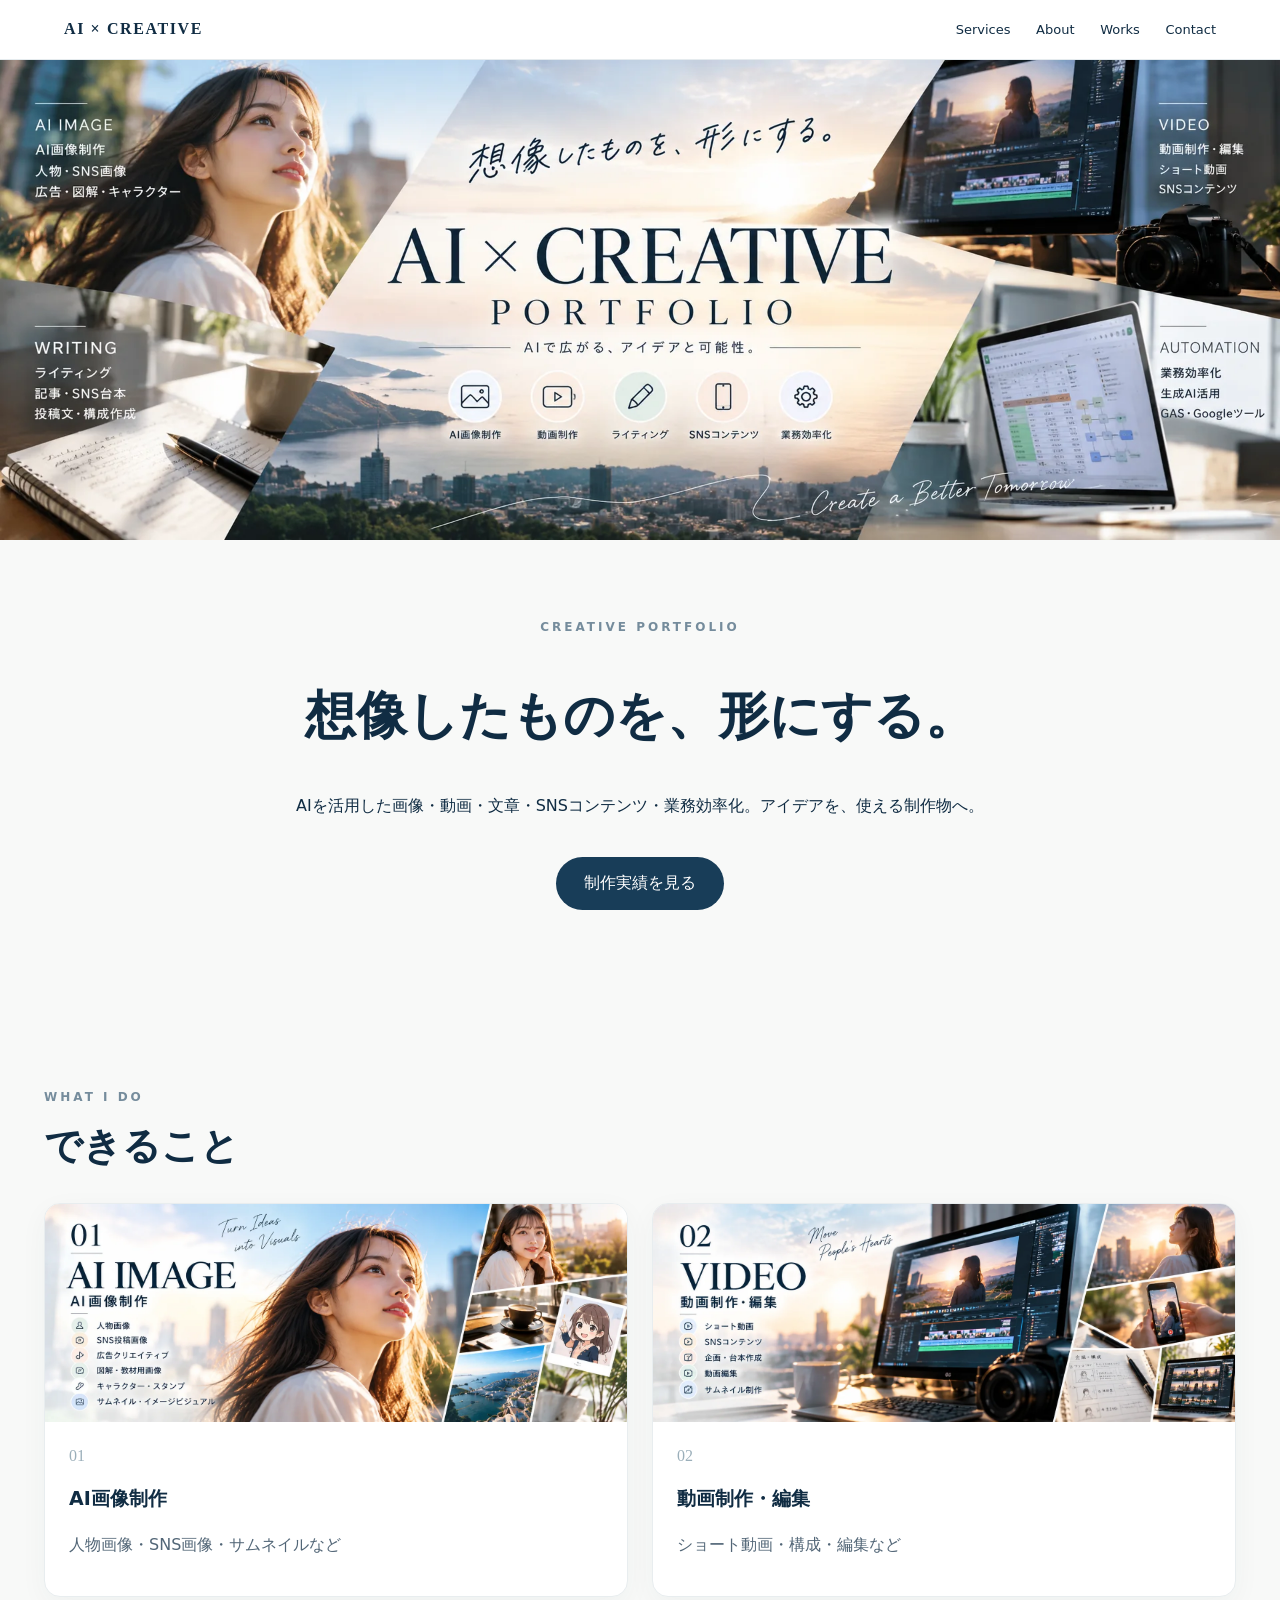
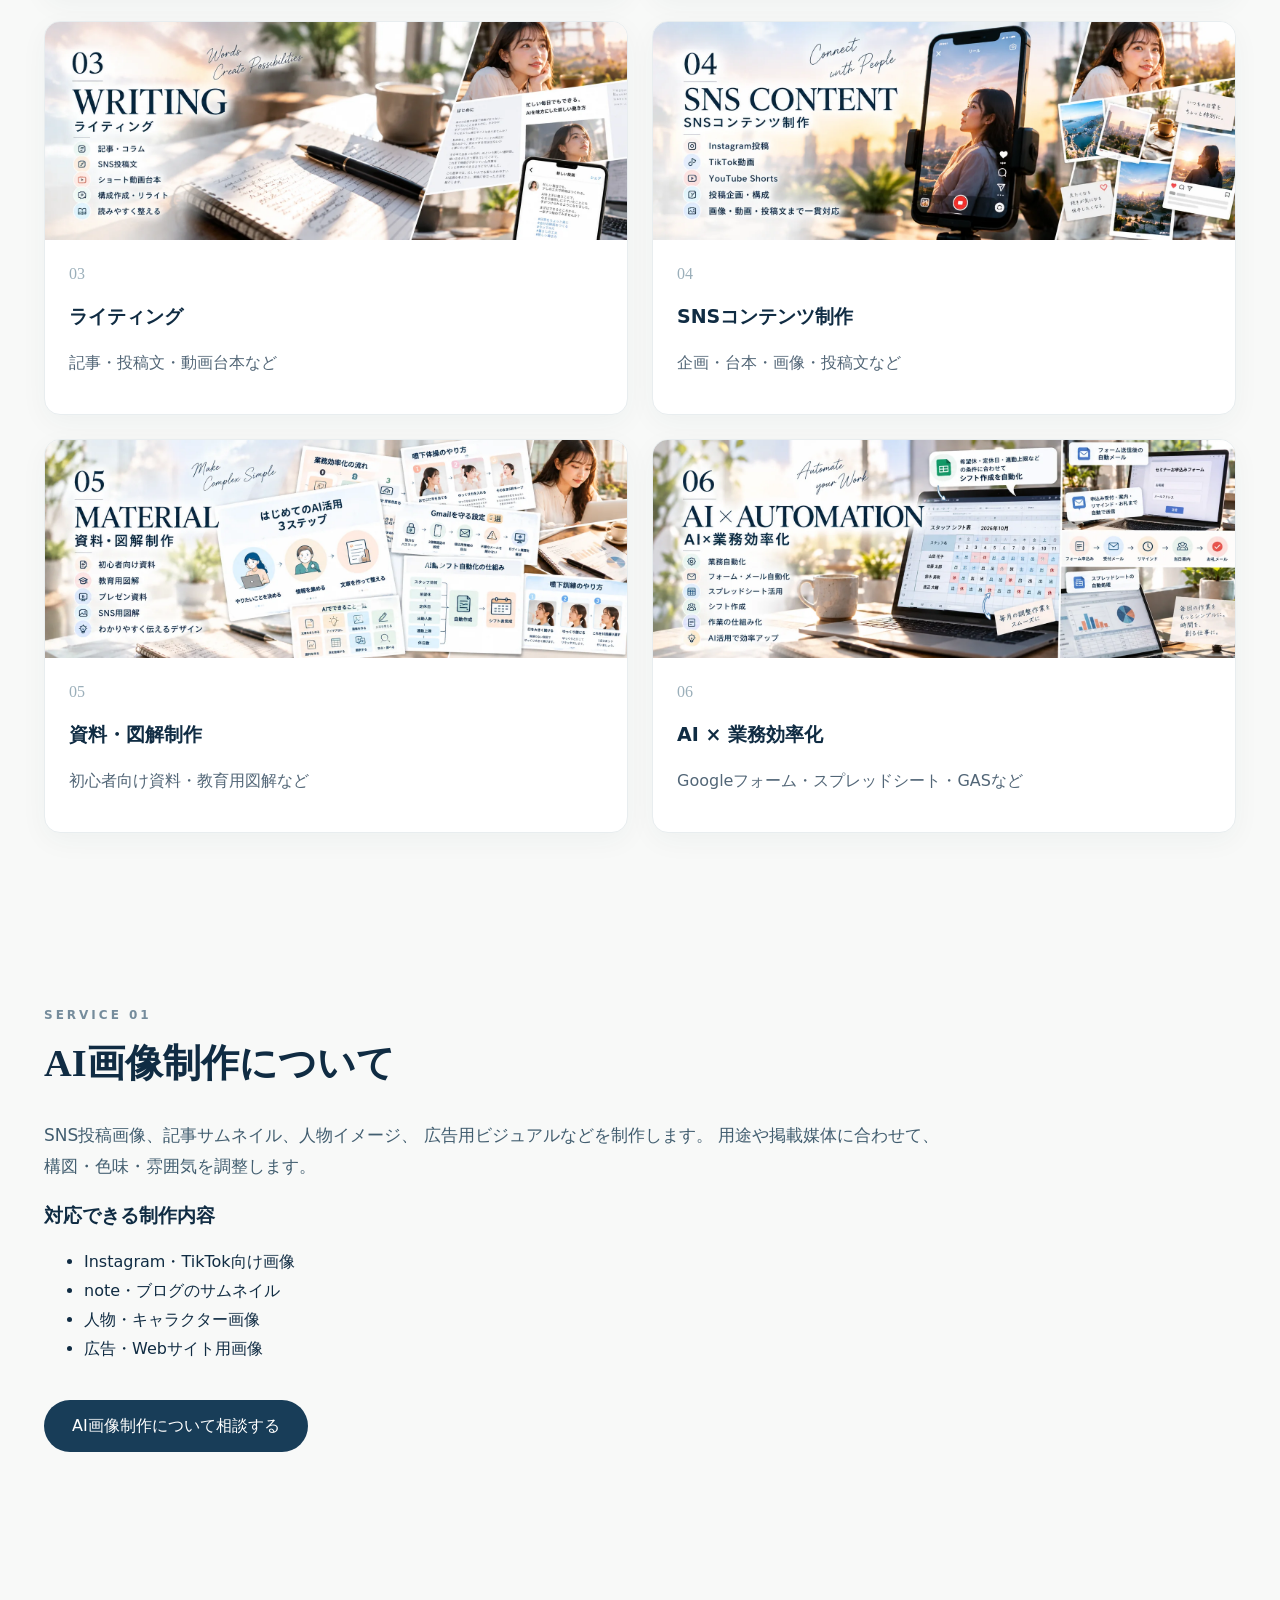
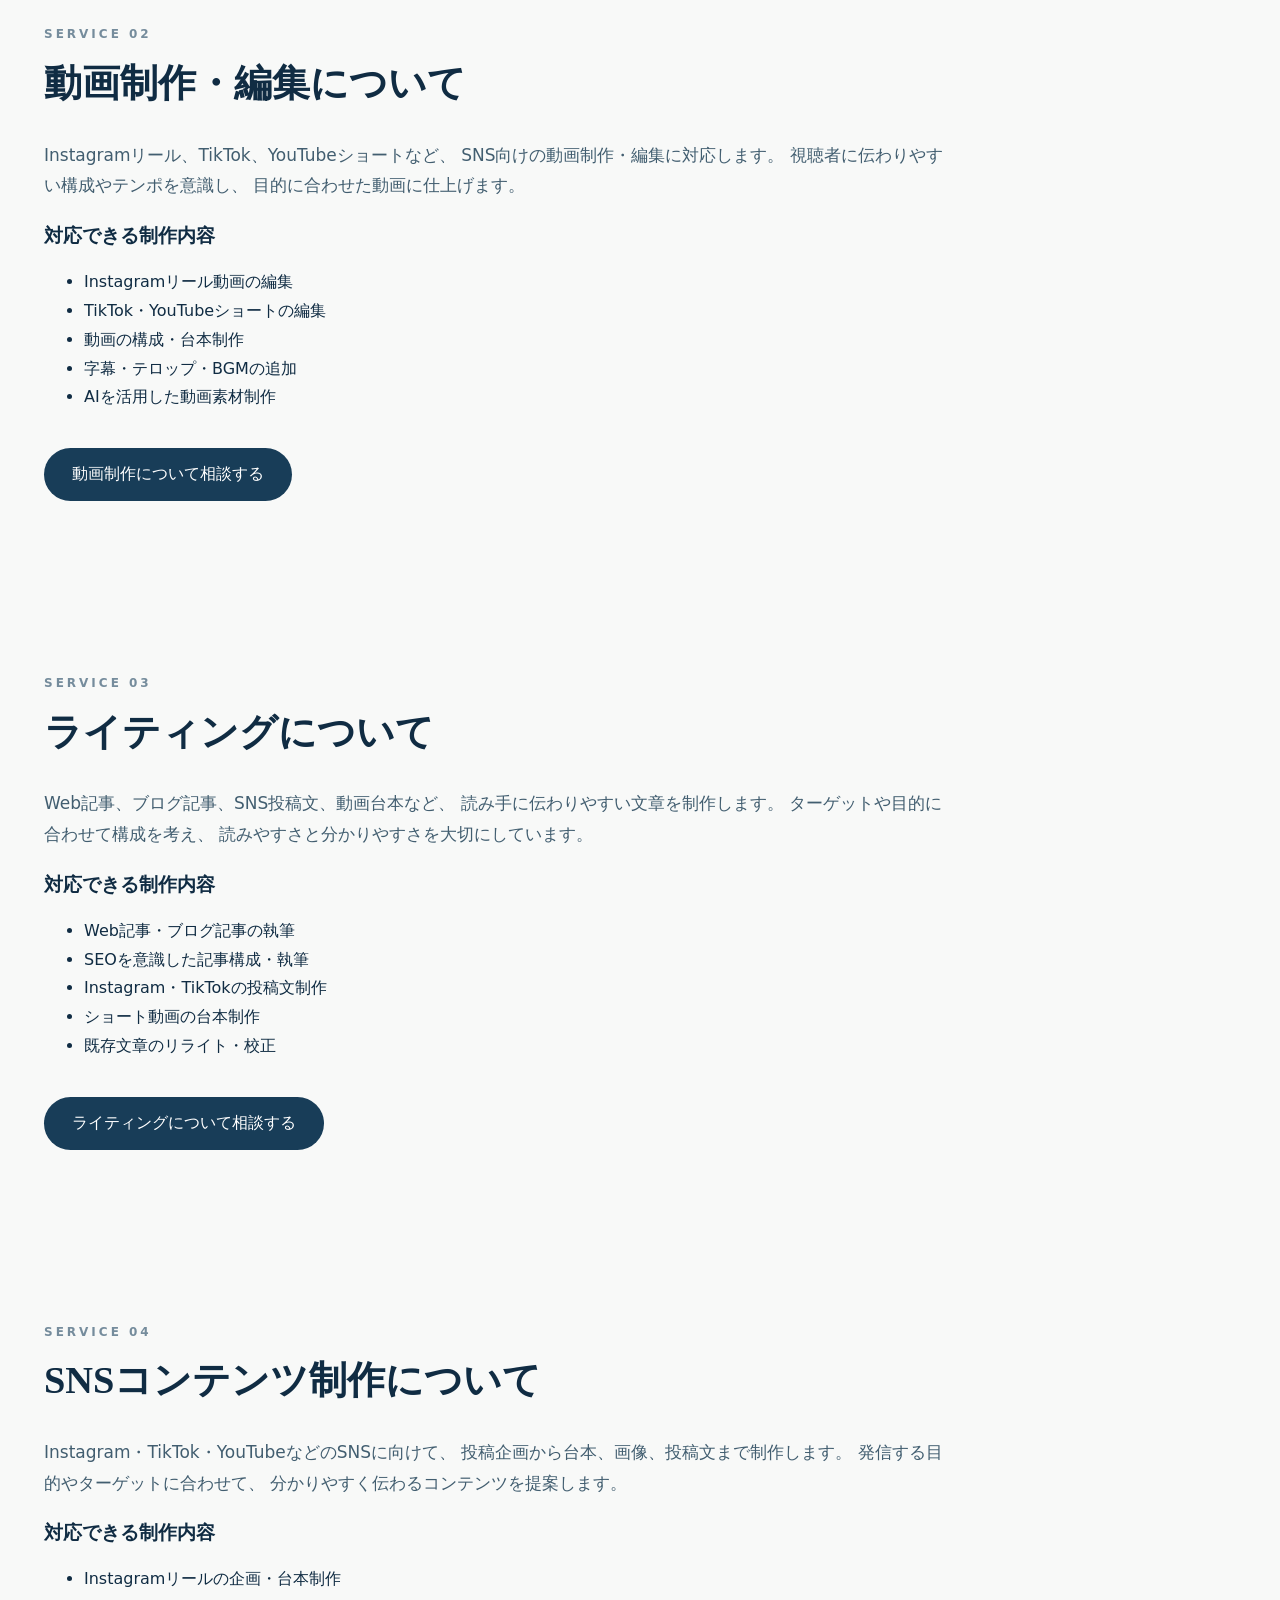
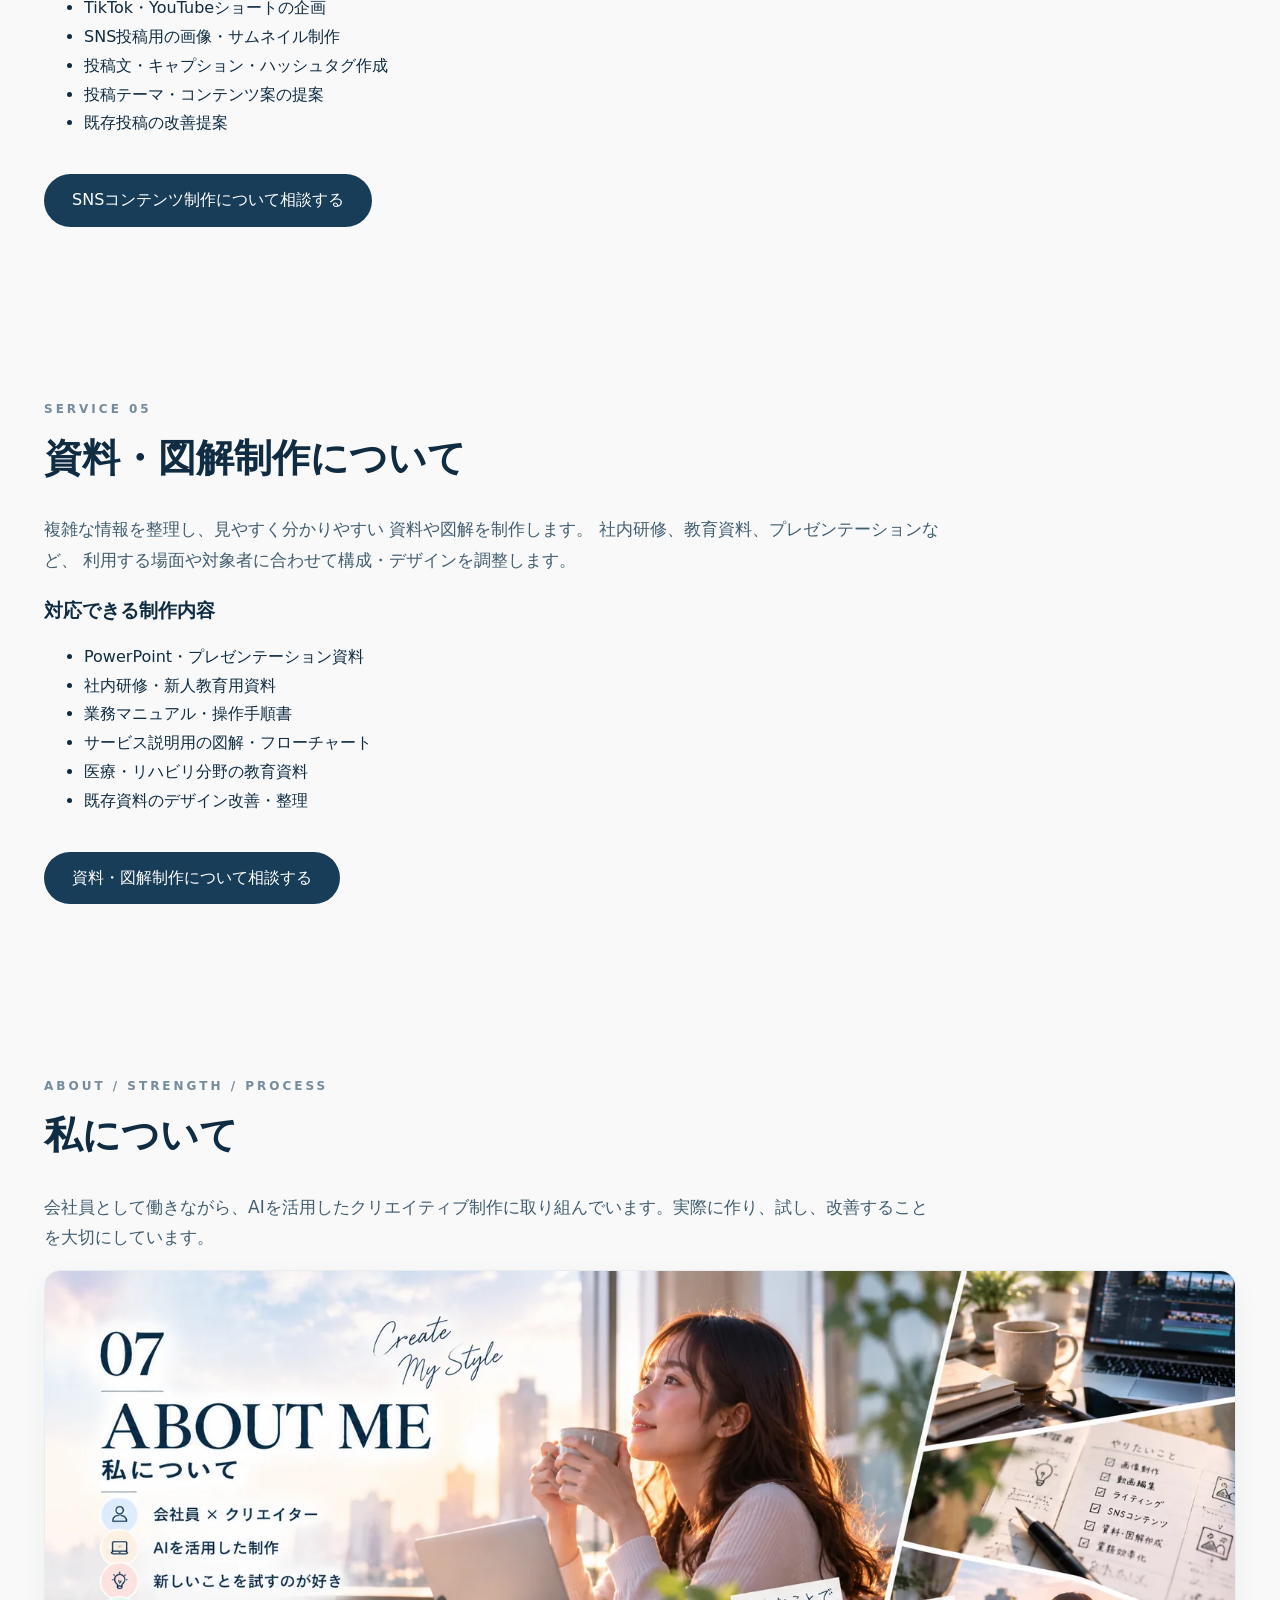
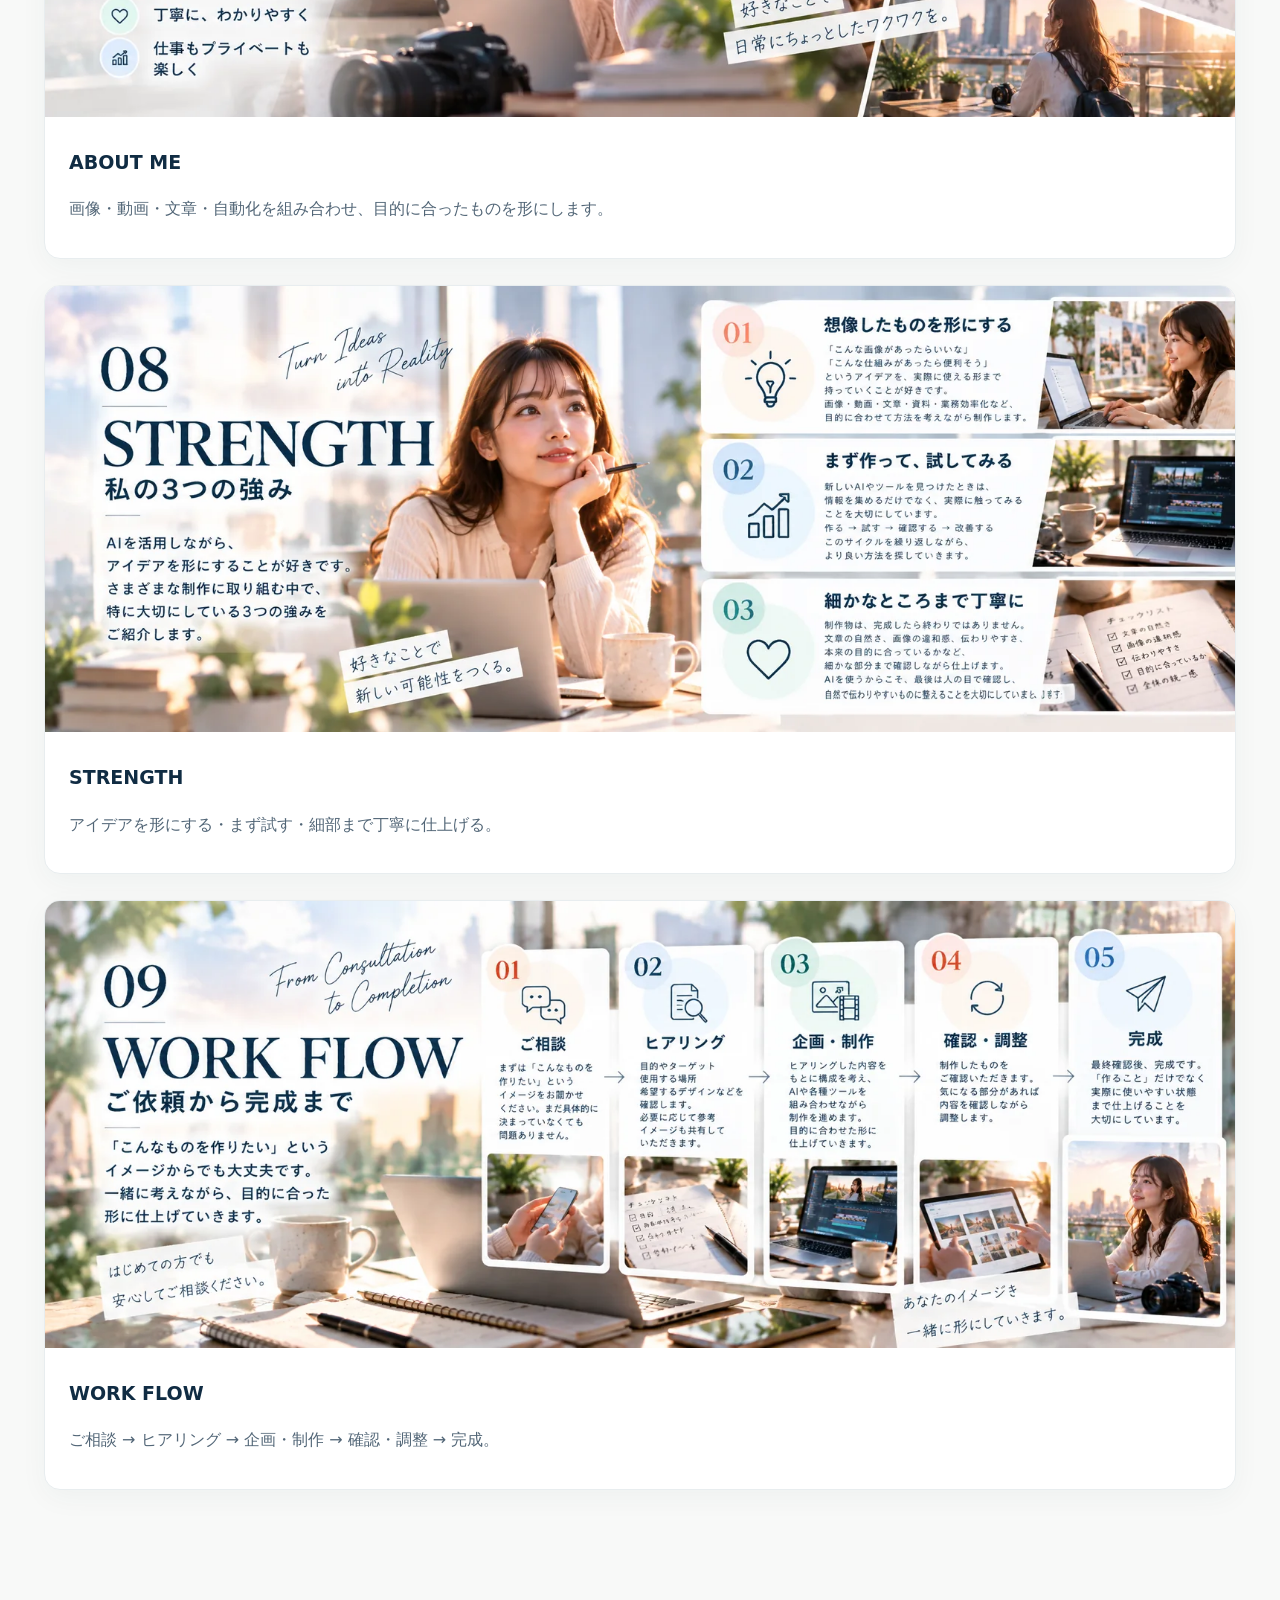
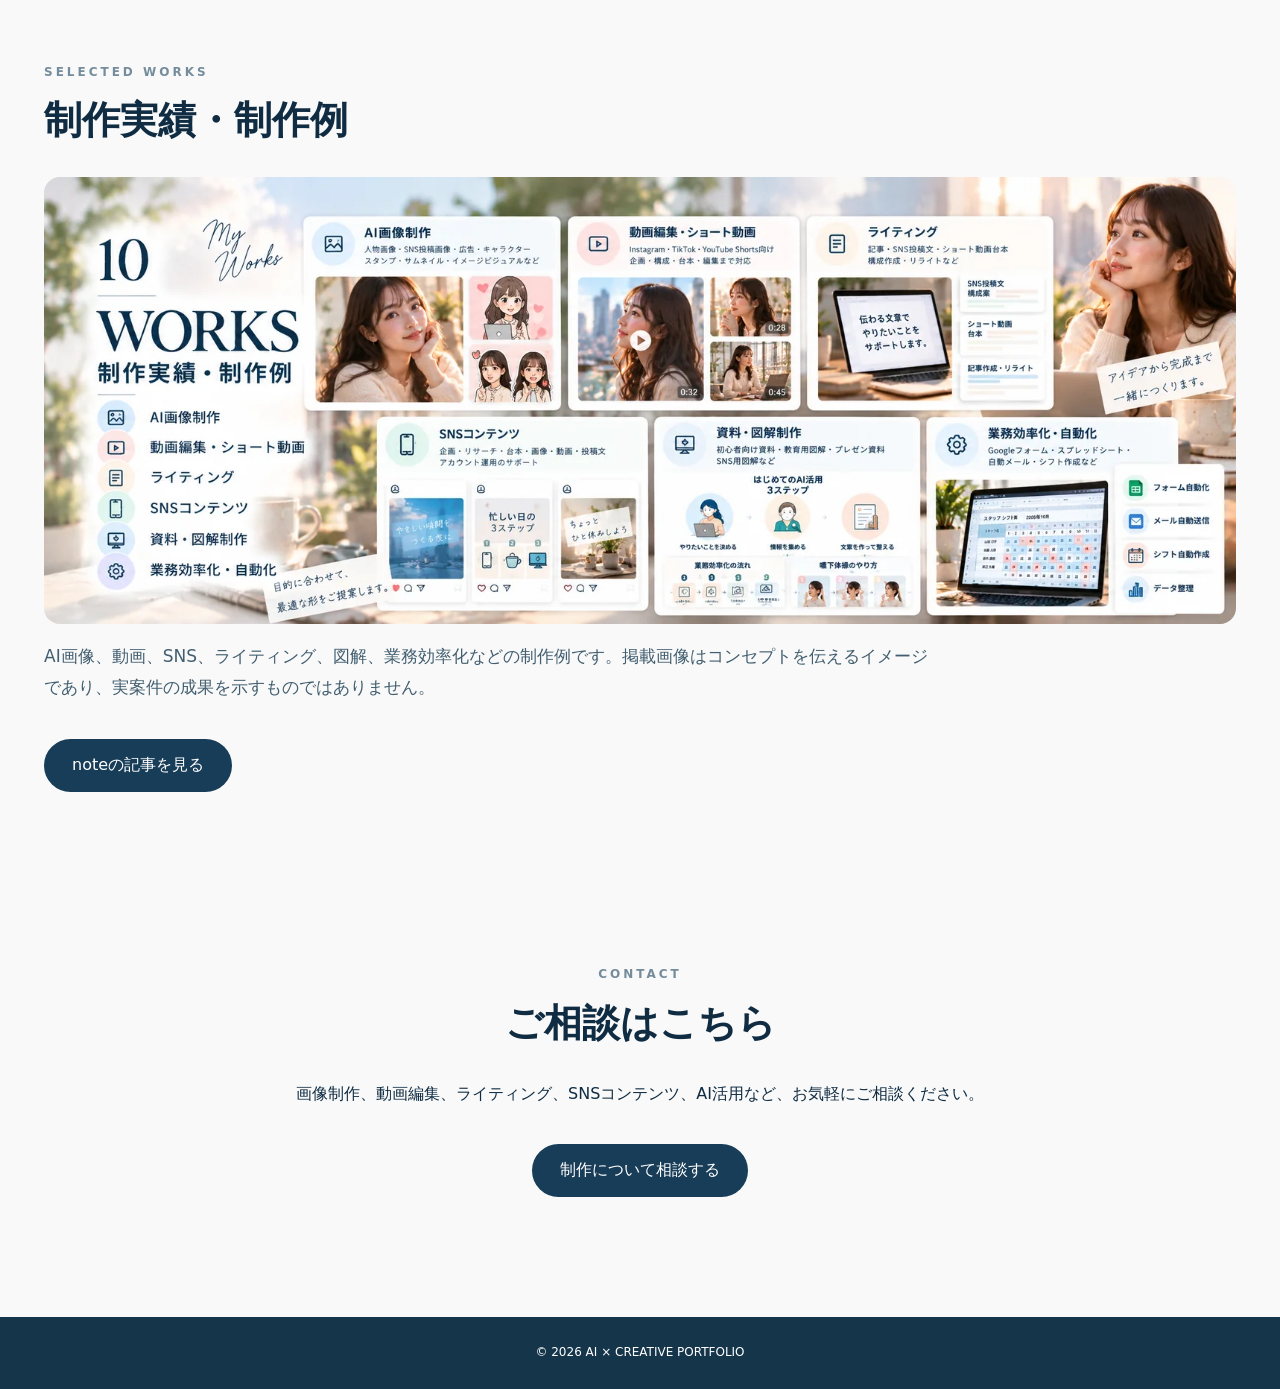
==== commit b3d376bf: "Update index.html" ====
--- a/index.html
+++ b/index.html
@@ -4,7 +4,9 @@
 <article class="card" onclick="document.getElementById('writing-details').scrollIntoView({behavior:'smooth',block:'start'})" style="cursor:pointer"><img src="images/03.webp"
  alt="ライティング" loading="lazy"><div><span>03</span><h3>ライティング</h3><p>記事・投稿文・動画台本など</p></div></article>
 <article class="card" onclick="document.getElementById('sns-details').scrollIntoView({behavior:'smooth',block:'start'})" style="cursor:pointer"><img src="images/04.webp"
- alt="SNSコンテンツ制作" loading="lazy"><div><span>04</span><h3>SNSコンテンツ制作</h3><p>企画・台本・画像・投稿文など</p></div></article><article class="card"><img src="images/05.webp" alt="資料・図解制作" loading="lazy"><div><span>05</span><h3>資料・図解制作</h3><p>初心者向け資料・教育用図解など</p></div></article><article class="card"><img src="images/06.webp" alt="AI × 業務効率化" loading="lazy"><div><span>06</span><h3>AI × 業務効率化</h3><p>Googleフォーム・スプレッドシート・GASなど</p></div></article></div></section>
+ alt="SNSコンテンツ制作" loading="lazy"><div><span>04</span><h3>SNSコンテンツ制作</h3><p>企画・台本・画像・投稿文など</p></div></article>
+<article class="card" onclick="document.getElementById('material-details').scrollIntoView({behavior:'smooth',block:'start'})" style="cursor:pointer"><img src="images/05.webp"
+ alt="資料・図解制作" loading="lazy"><div><span>05</span><h3>資料・図解制作</h3><p>初心者向け資料・教育用図解など</p></div></article><article class="card"><img src="images/06.webp" alt="AI × 業務効率化" loading="lazy"><div><span>06</span><h3>AI × 業務効率化</h3><p>Googleフォーム・スプレッドシート・GASなど</p></div></article></div></section>
 <section id="ai-image-details" class="section">
   <p class="eyebrow">SERVICE 01</p>
   <h2>AI画像制作について</h2>
@@ -116,6 +118,35 @@
     SNSコンテンツ制作について相談する
   </a>
 </section>
+
+<section id="material-details" class="section">
+  <p class="eyebrow">SERVICE 05</p>
+  <h2>資料・図解制作について</h2>
+
+  <p class="lead">
+    複雑な情報を整理し、見やすく分かりやすい
+    資料や図解を制作します。
+    社内研修、教育資料、プレゼンテーションなど、
+    利用する場面や対象者に合わせて構成・デザインを調整します。
+  </p>
+
+  <h3>対応できる制作内容</h3>
+  <ul>
+    <li>PowerPoint・プレゼンテーション資料</li>
+    <li>社内研修・新人教育用資料</li>
+    <li>業務マニュアル・操作手順書</li>
+    <li>サービス説明用の図解・フローチャート</li>
+    <li>医療・リハビリ分野の教育資料</li>
+    <li>既存資料のデザイン改善・整理</li>
+  </ul>
+
+  <a class="button"
+     href="https://docs.google.com/forms/d/e/1FAIpQLSeHLMUan6sX_Bi2YHPsbmT2m1Xf_0hHyTJXhu0cGZ721wh3tw/viewform"
+     target="_blank"
+     rel="noopener noreferrer">
+    資料・図解制作について相談する
+  </a>
+</section>
 <section id="about" class="section"><p class="eyebrow">ABOUT / STRENGTH / PROCESS</p><h2>私について</h2><p class="lead">会社員として働きながら、AIを活用したクリエイティブ制作に取り組んでいます。実際に作り、試し、改善することを大切にしています。</p><div class="feature"><article><img src="images/07.webp" alt="ABOUT ME" loading="lazy"><div><h3>ABOUT ME</h3><p>画像・動画・文章・自動化を組み合わせ、目的に合ったものを形にします。</p></div></article><article><img src="images/08.webp" alt="STRENGTH" loading="lazy"><div><h3>STRENGTH</h3><p>アイデアを形にする・まず試す・細部まで丁寧に仕上げる。</p></div></article><article><img src="images/09.webp" alt="WORK FLOW" loading="lazy"><div><h3>WORK FLOW</h3><p>ご相談 → ヒアリング → 企画・制作 → 確認・調整 → 完成。</p></div></article></div></section><section id="works" class="section"><p class="eyebrow">SELECTED WORKS</p><h2>制作実績・制作例</h2><img class="wide" src="images/10.webp" alt="制作実績一覧" loading="lazy"><p class="lead">AI画像、動画、SNS、ライティング、図解、業務効率化などの制作例です。掲載画像はコンセプトを伝えるイメージであり、実案件の成果を示すものではありません。</p><a class="button" href="https://note.com/kagura6284" target="_blank" rel="noopener noreferrer">noteの記事を見る</a></section><section id="contact" class="section contact"><p class="eyebrow">CONTACT</p><h2>ご相談はこちら</h2><p>画像制作、動画編集、ライティング、SNSコンテンツ、AI活用など、お気軽にご相談ください。</p>
 <a class="button"
    href="https://docs.google.com/forms/d/e/1FAIpQLSeHLMUan6sX_Bi2YHPsbmT2m1Xf_0hHyTJXhu0cGZ721wh3tw/viewform"
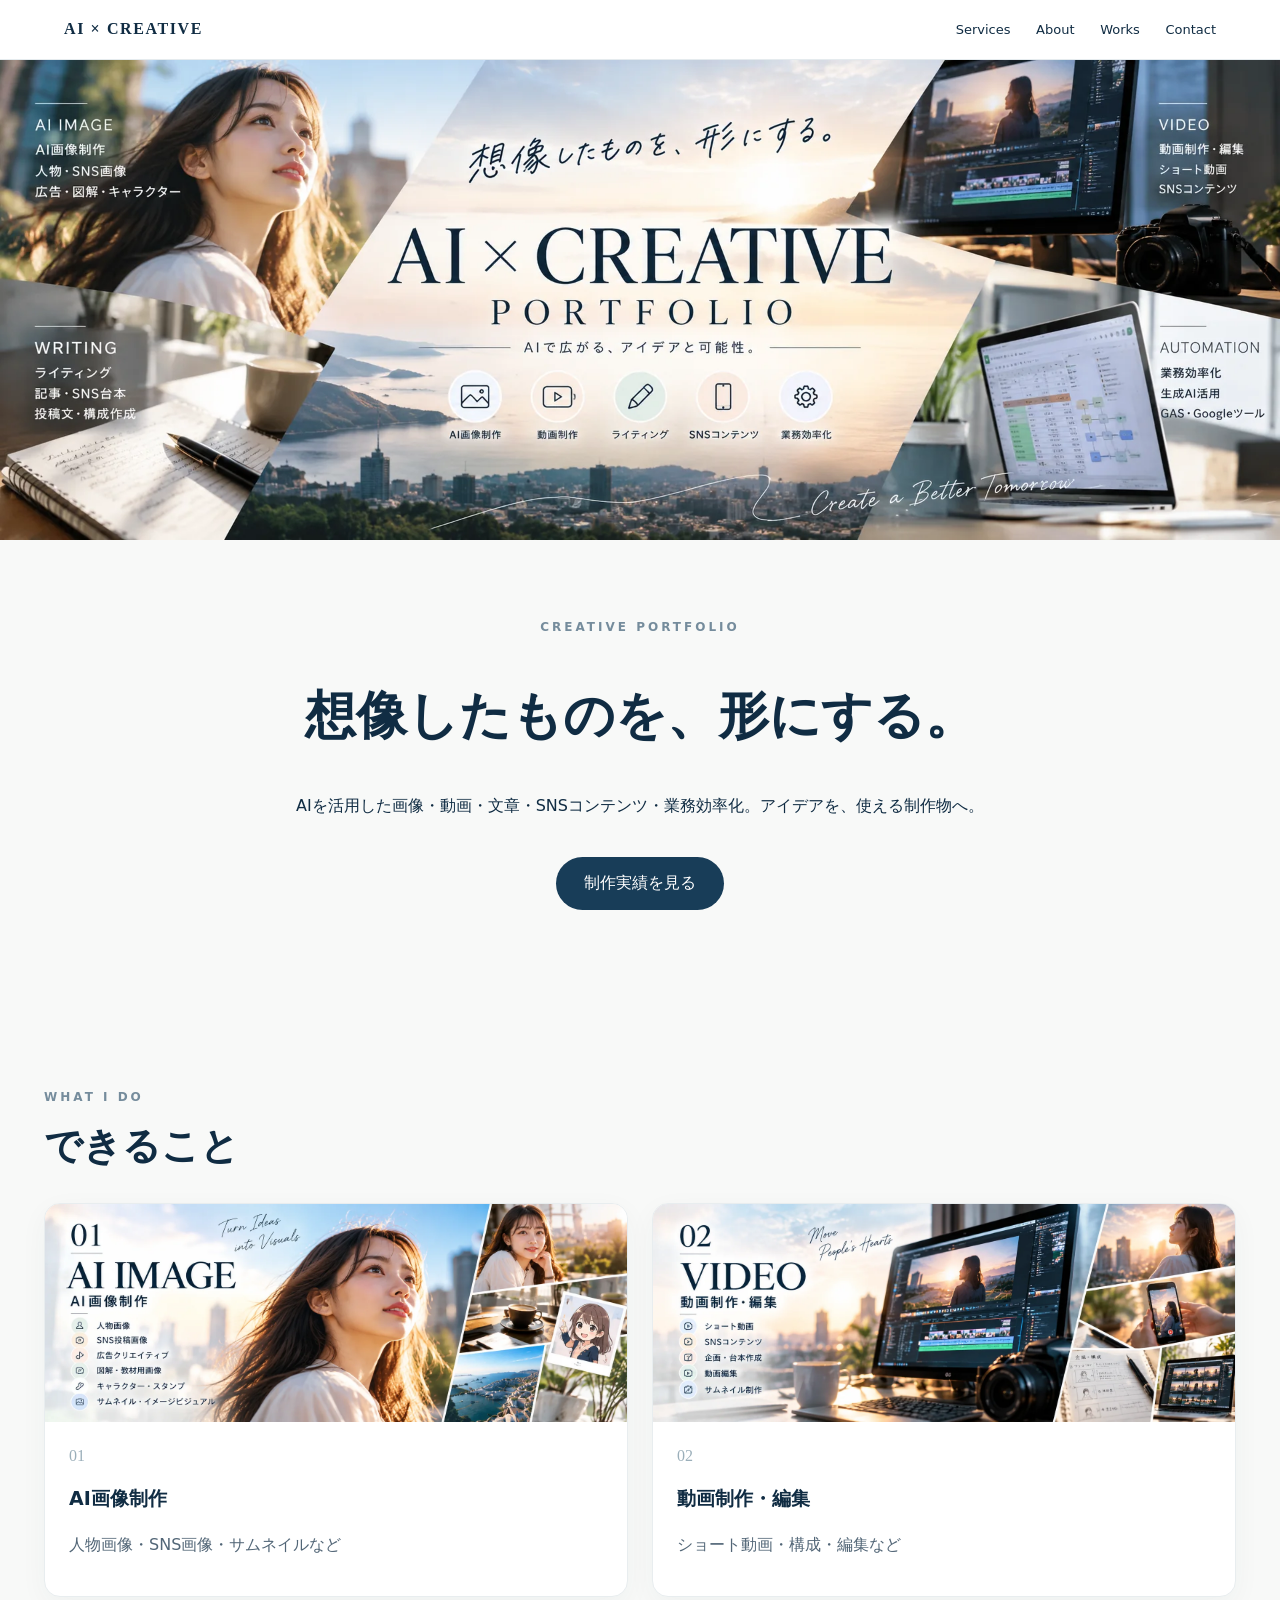
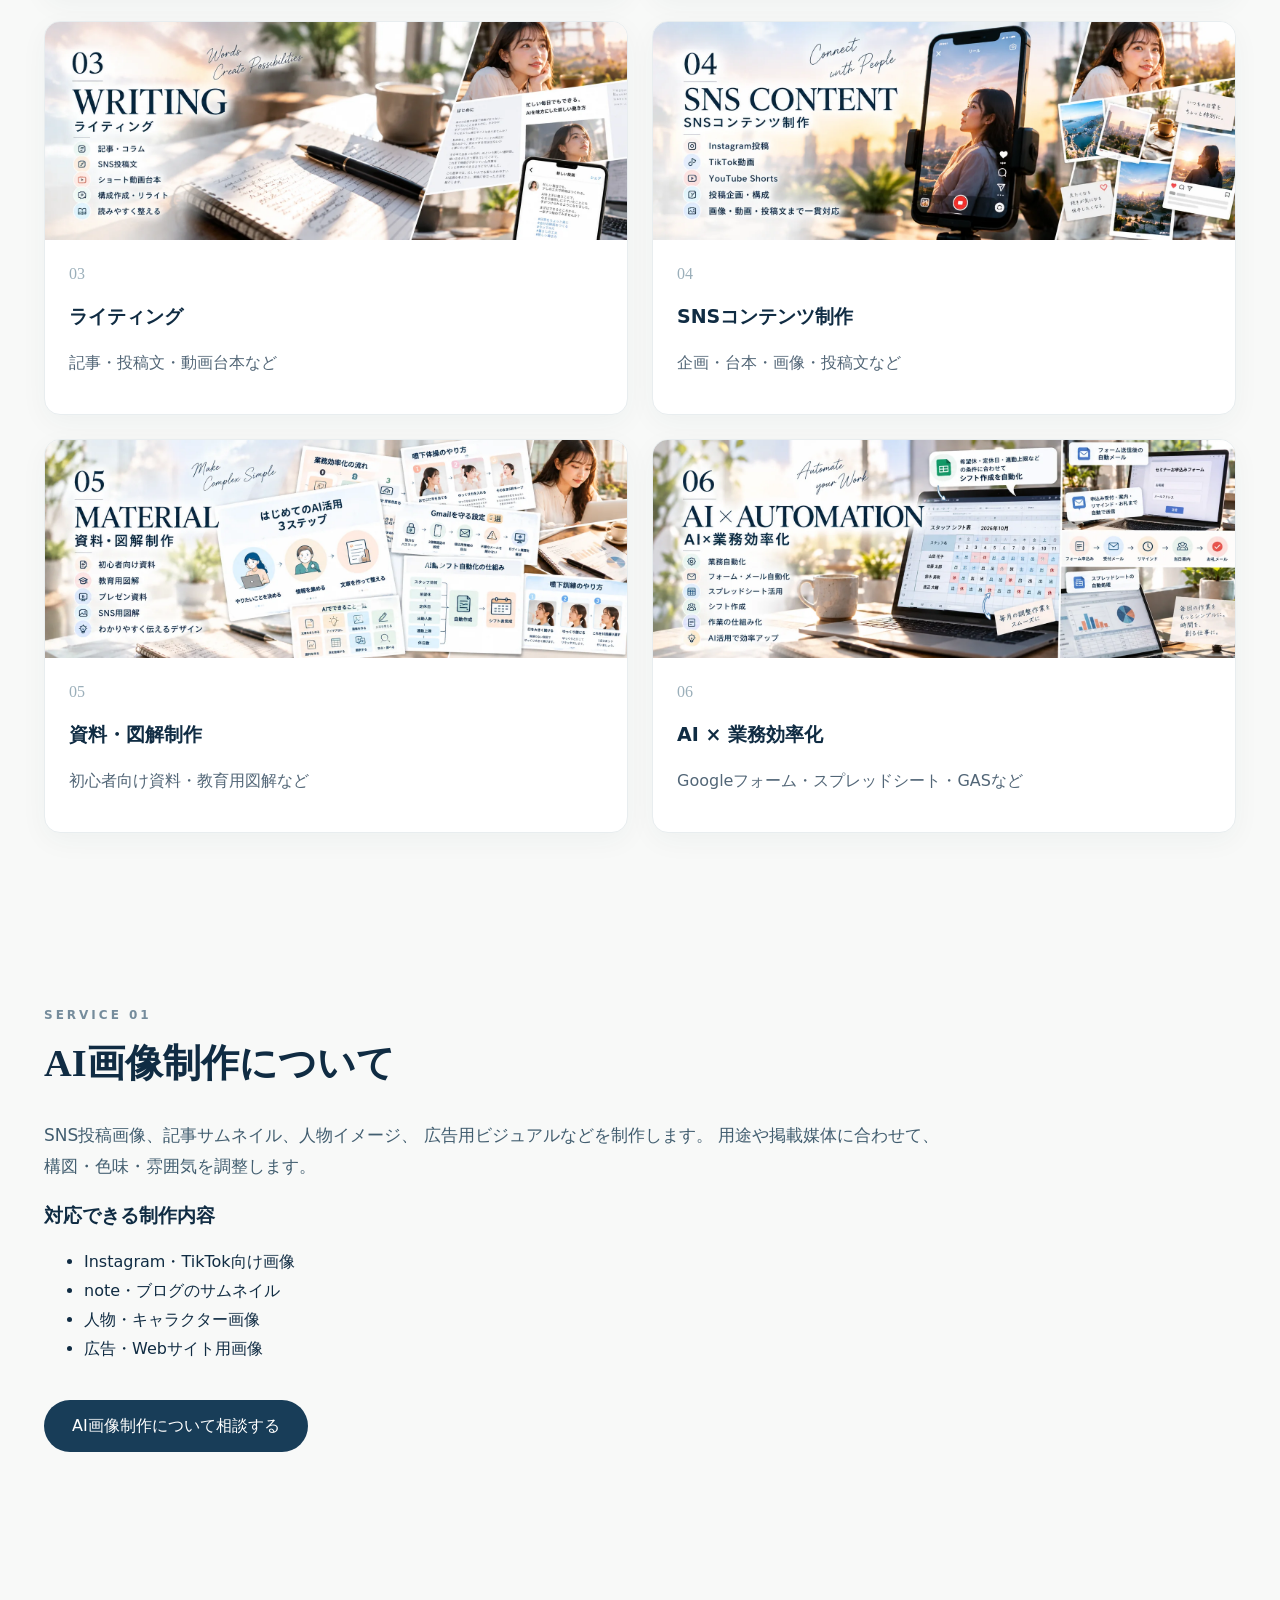
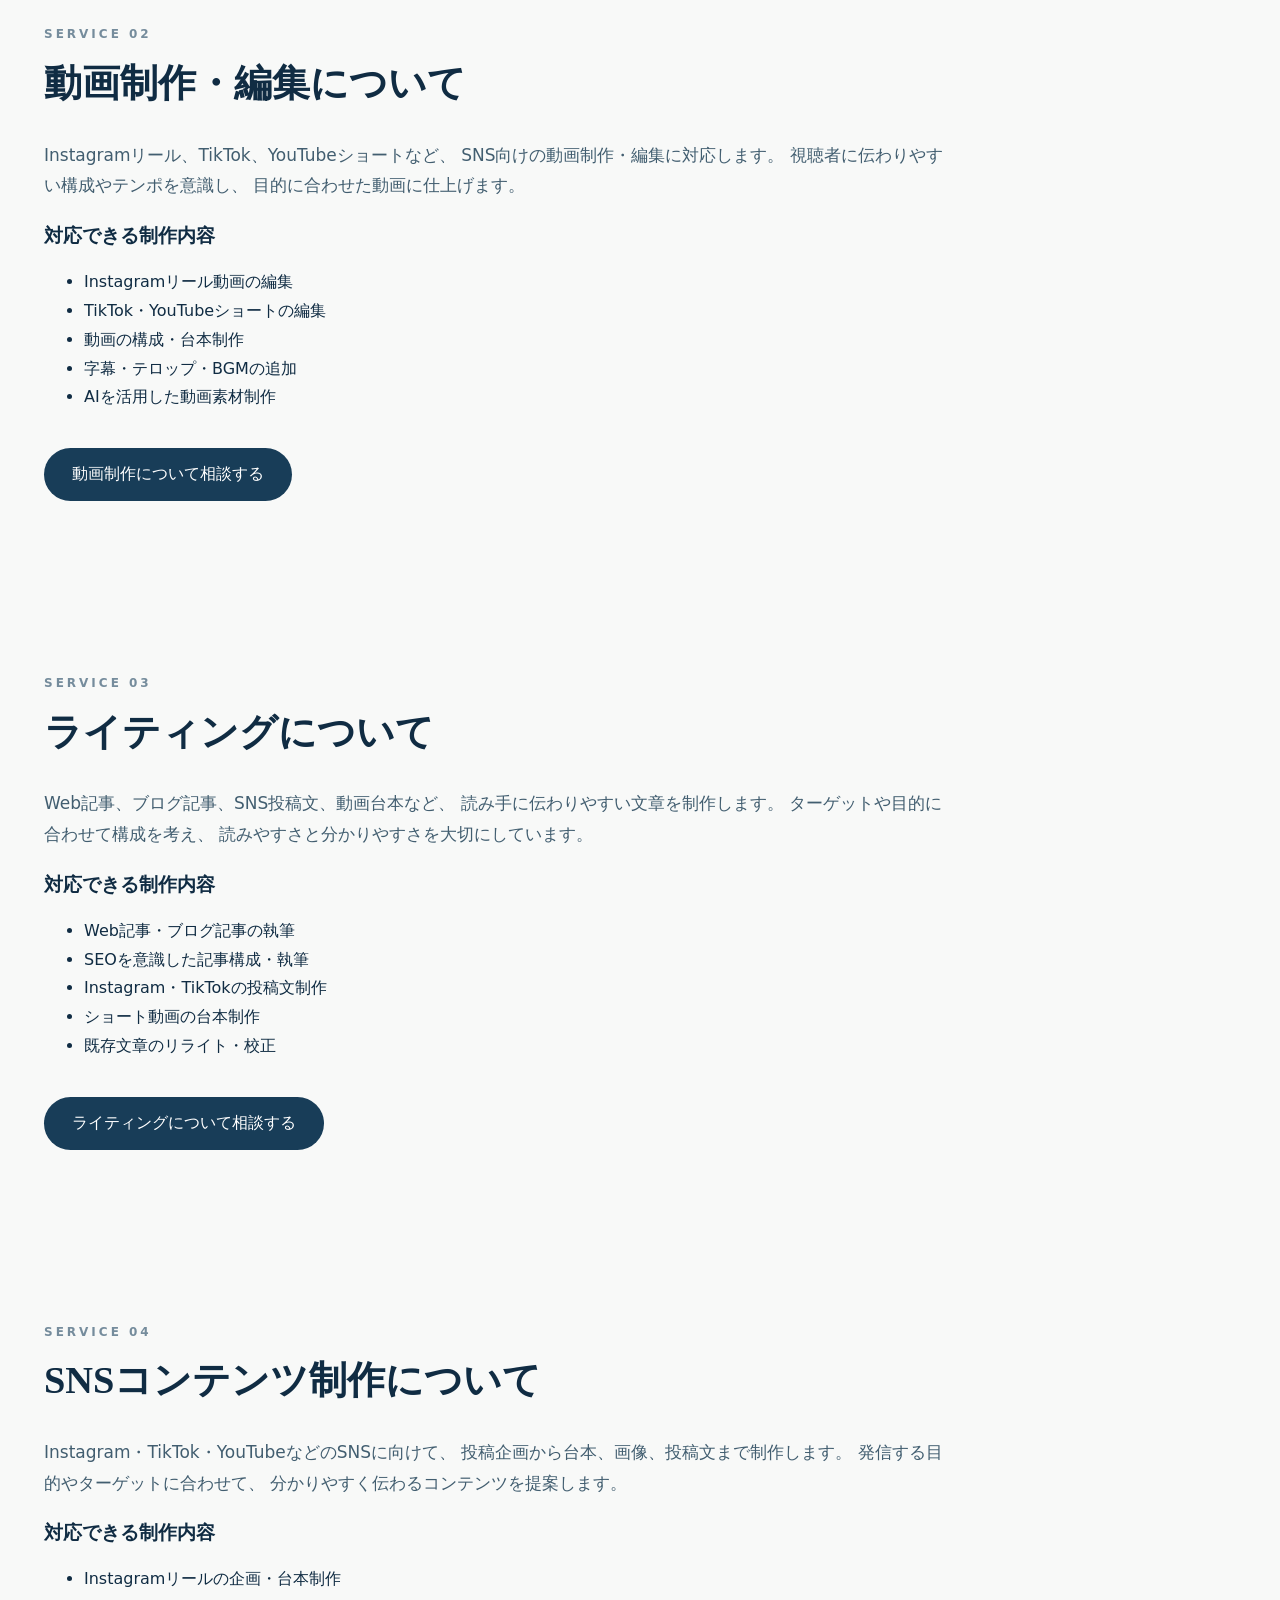
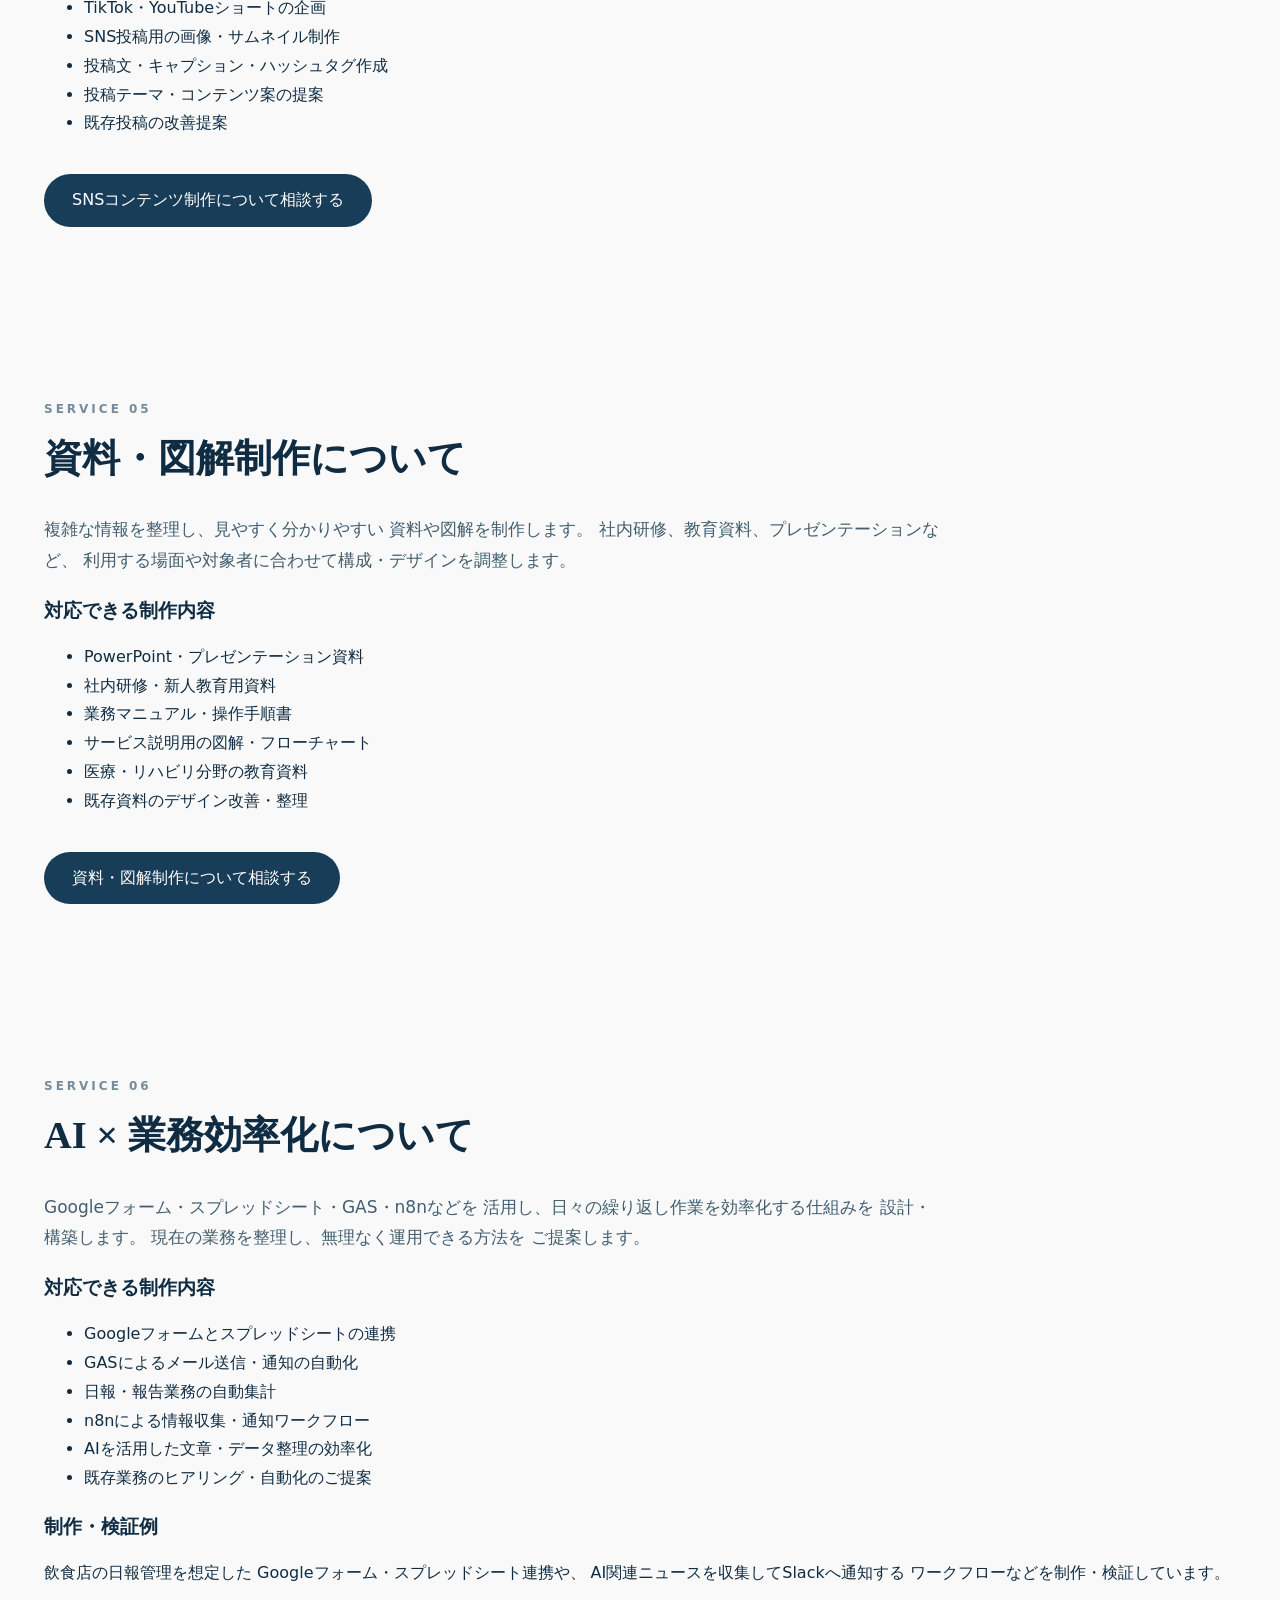
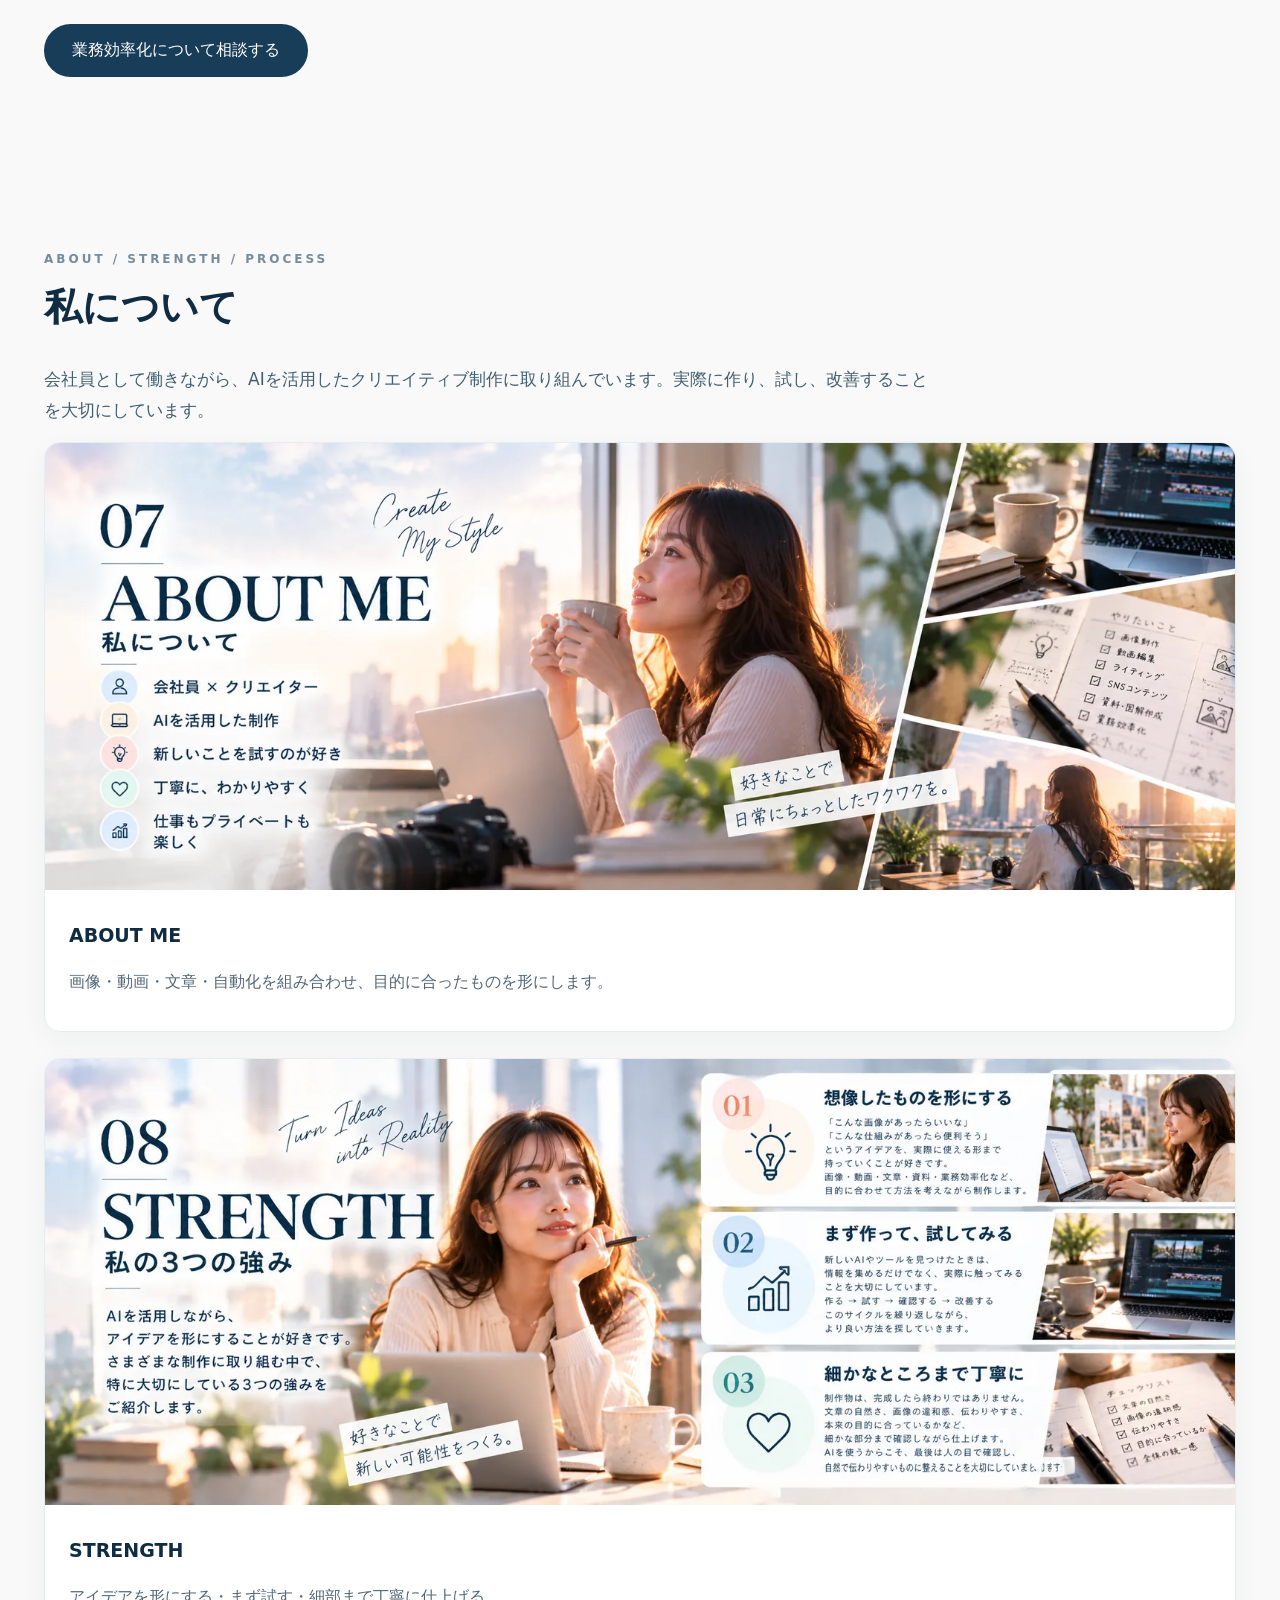
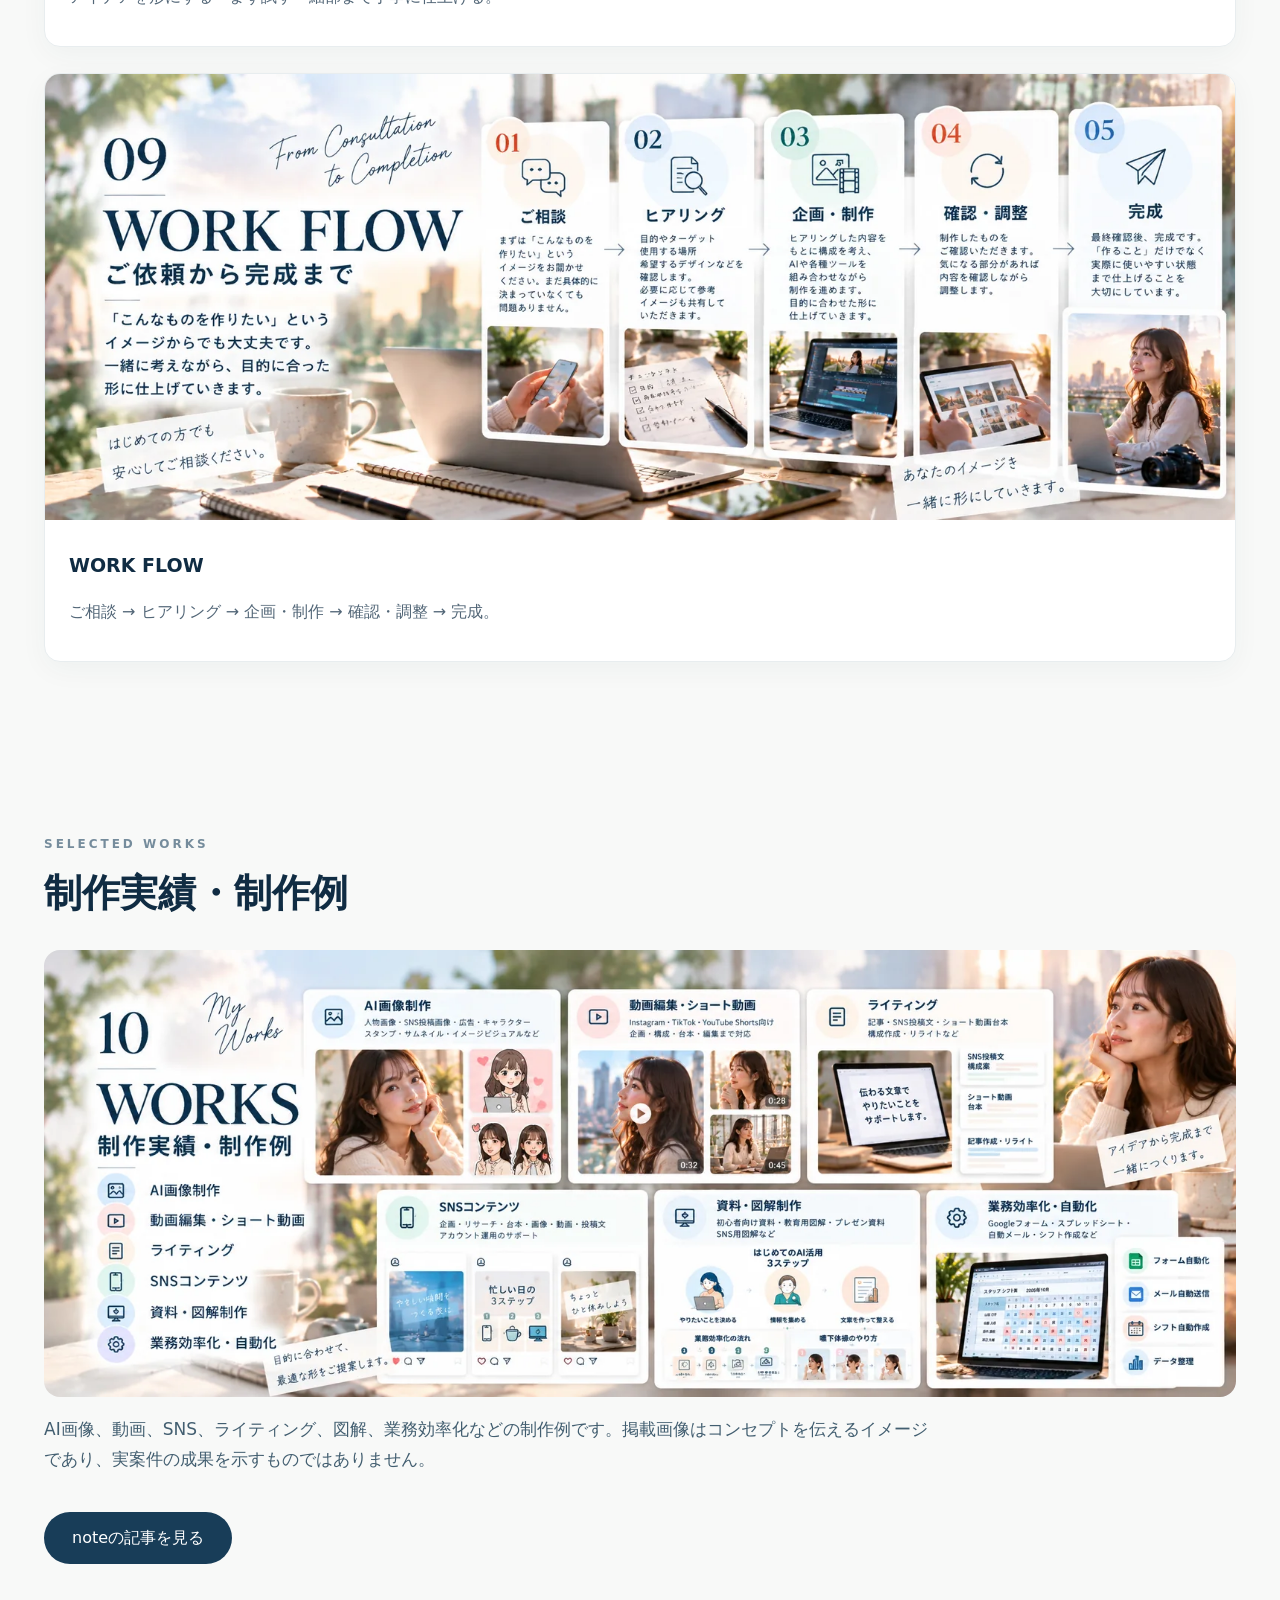
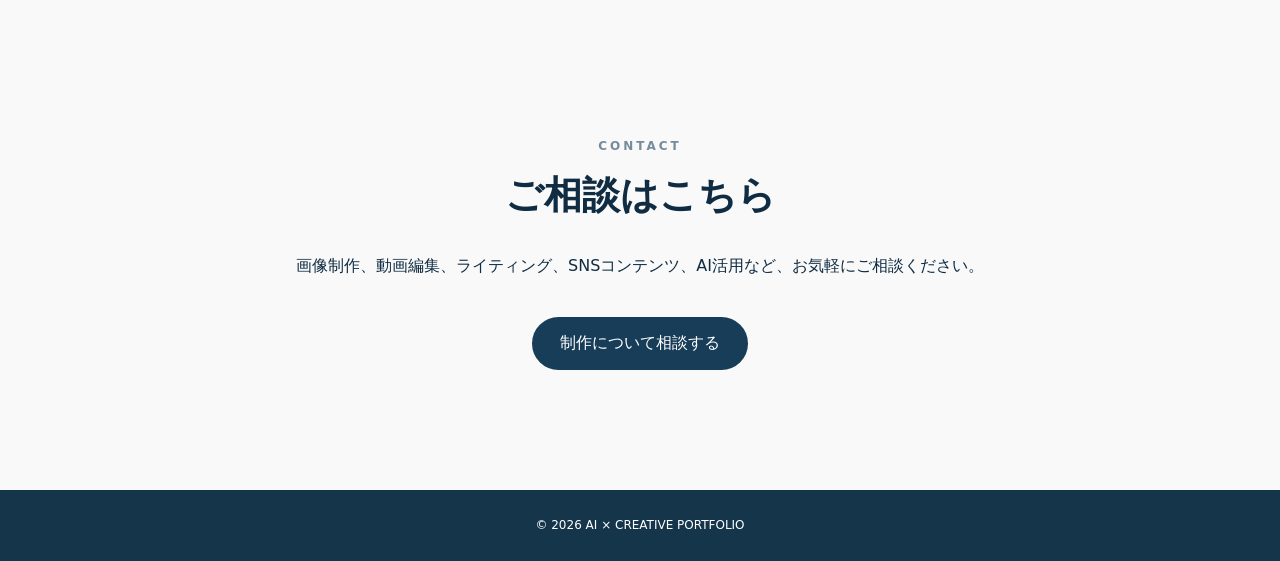
==== commit 711d1d9f: "Update index.html" ====
--- a/index.html
+++ b/index.html
@@ -6,7 +6,9 @@
 <article class="card" onclick="document.getElementById('sns-details').scrollIntoView({behavior:'smooth',block:'start'})" style="cursor:pointer"><img src="images/04.webp"
  alt="SNSコンテンツ制作" loading="lazy"><div><span>04</span><h3>SNSコンテンツ制作</h3><p>企画・台本・画像・投稿文など</p></div></article>
 <article class="card" onclick="document.getElementById('material-details').scrollIntoView({behavior:'smooth',block:'start'})" style="cursor:pointer"><img src="images/05.webp"
- alt="資料・図解制作" loading="lazy"><div><span>05</span><h3>資料・図解制作</h3><p>初心者向け資料・教育用図解など</p></div></article><article class="card"><img src="images/06.webp" alt="AI × 業務効率化" loading="lazy"><div><span>06</span><h3>AI × 業務効率化</h3><p>Googleフォーム・スプレッドシート・GASなど</p></div></article></div></section>
+ alt="資料・図解制作" loading="lazy"><div><span>05</span><h3>資料・図解制作</h3><p>初心者向け資料・教育用図解など</p></div></article>
+<article class="card" onclick="document.getElementById('automation-details').scrollIntoView({behavior:'smooth',block:'start'})" style="cursor:pointer"><img src="images/06.webp"
+ alt="AI × 業務効率化" loading="lazy"><div><span>06</span><h3>AI × 業務効率化</h3><p>Googleフォーム・スプレッドシート・GASなど</p></div></article></div></section>
 <section id="ai-image-details" class="section">
   <p class="eyebrow">SERVICE 01</p>
   <h2>AI画像制作について</h2>
@@ -147,6 +149,44 @@
     資料・図解制作について相談する
   </a>
 </section>
+
+<section id="automation-details" class="section">
+  <p class="eyebrow">SERVICE 06</p>
+  <h2>AI × 業務効率化について</h2>
+
+  <p class="lead">
+    Googleフォーム・スプレッドシート・GAS・n8nなどを
+    活用し、日々の繰り返し作業を効率化する仕組みを
+    設計・構築します。
+    現在の業務を整理し、無理なく運用できる方法を
+    ご提案します。
+  </p>
+
+  <h3>対応できる制作内容</h3>
+  <ul>
+    <li>Googleフォームとスプレッドシートの連携</li>
+    <li>GASによるメール送信・通知の自動化</li>
+    <li>日報・報告業務の自動集計</li>
+    <li>n8nによる情報収集・通知ワークフロー</li>
+    <li>AIを活用した文章・データ整理の効率化</li>
+    <li>既存業務のヒアリング・自動化のご提案</li>
+  </ul>
+
+  <h3>制作・検証例</h3>
+  <p>
+    飲食店の日報管理を想定した
+    Googleフォーム・スプレッドシート連携や、
+    AI関連ニュースを収集してSlackへ通知する
+    ワークフローなどを制作・検証しています。
+  </p>
+
+  <a class="button"
+     href="https://docs.google.com/forms/d/e/1FAIpQLSeHLMUan6sX_Bi2YHPsbmT2m1Xf_0hHyTJXhu0cGZ721wh3tw/viewform"
+     target="_blank"
+     rel="noopener noreferrer">
+    業務効率化について相談する
+  </a>
+</section>
 <section id="about" class="section"><p class="eyebrow">ABOUT / STRENGTH / PROCESS</p><h2>私について</h2><p class="lead">会社員として働きながら、AIを活用したクリエイティブ制作に取り組んでいます。実際に作り、試し、改善することを大切にしています。</p><div class="feature"><article><img src="images/07.webp" alt="ABOUT ME" loading="lazy"><div><h3>ABOUT ME</h3><p>画像・動画・文章・自動化を組み合わせ、目的に合ったものを形にします。</p></div></article><article><img src="images/08.webp" alt="STRENGTH" loading="lazy"><div><h3>STRENGTH</h3><p>アイデアを形にする・まず試す・細部まで丁寧に仕上げる。</p></div></article><article><img src="images/09.webp" alt="WORK FLOW" loading="lazy"><div><h3>WORK FLOW</h3><p>ご相談 → ヒアリング → 企画・制作 → 確認・調整 → 完成。</p></div></article></div></section><section id="works" class="section"><p class="eyebrow">SELECTED WORKS</p><h2>制作実績・制作例</h2><img class="wide" src="images/10.webp" alt="制作実績一覧" loading="lazy"><p class="lead">AI画像、動画、SNS、ライティング、図解、業務効率化などの制作例です。掲載画像はコンセプトを伝えるイメージであり、実案件の成果を示すものではありません。</p><a class="button" href="https://note.com/kagura6284" target="_blank" rel="noopener noreferrer">noteの記事を見る</a></section><section id="contact" class="section contact"><p class="eyebrow">CONTACT</p><h2>ご相談はこちら</h2><p>画像制作、動画編集、ライティング、SNSコンテンツ、AI活用など、お気軽にご相談ください。</p>
 <a class="button"
    href="https://docs.google.com/forms/d/e/1FAIpQLSeHLMUan6sX_Bi2YHPsbmT2m1Xf_0hHyTJXhu0cGZ721wh3tw/viewform"
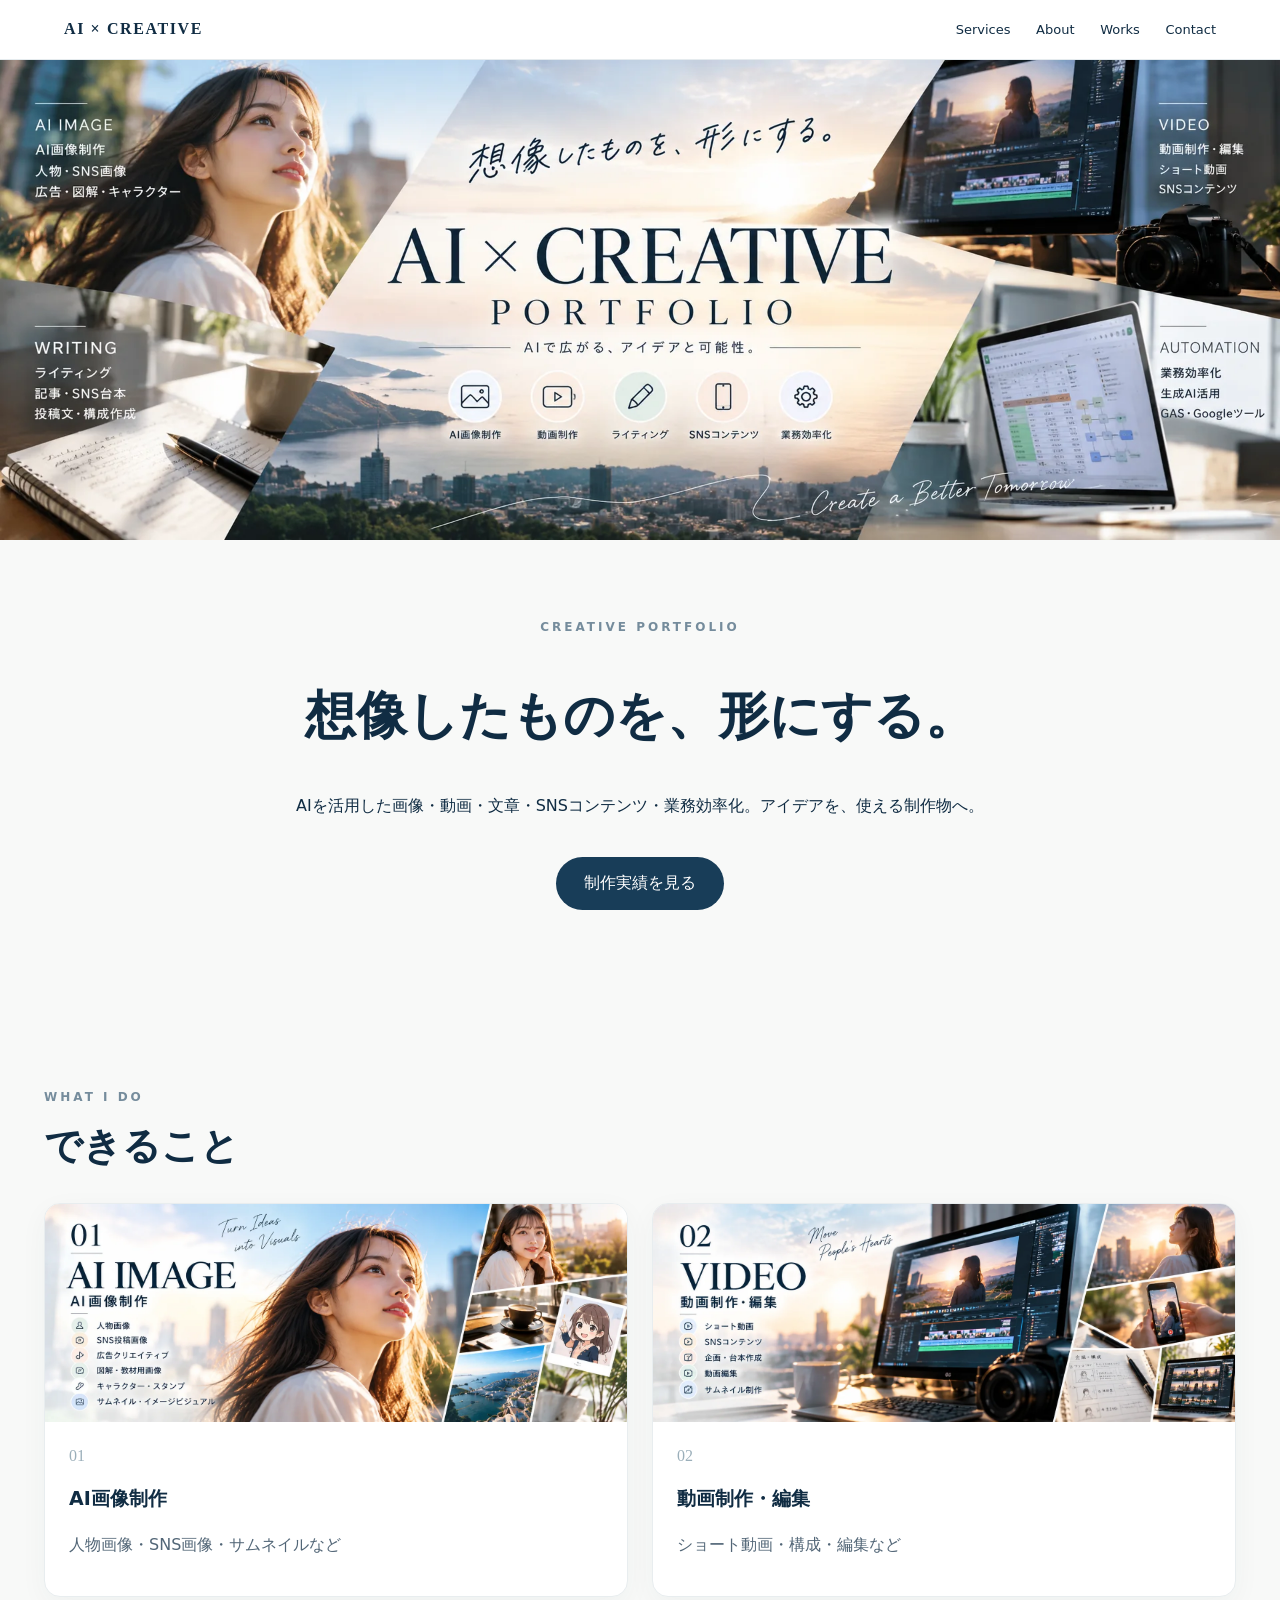
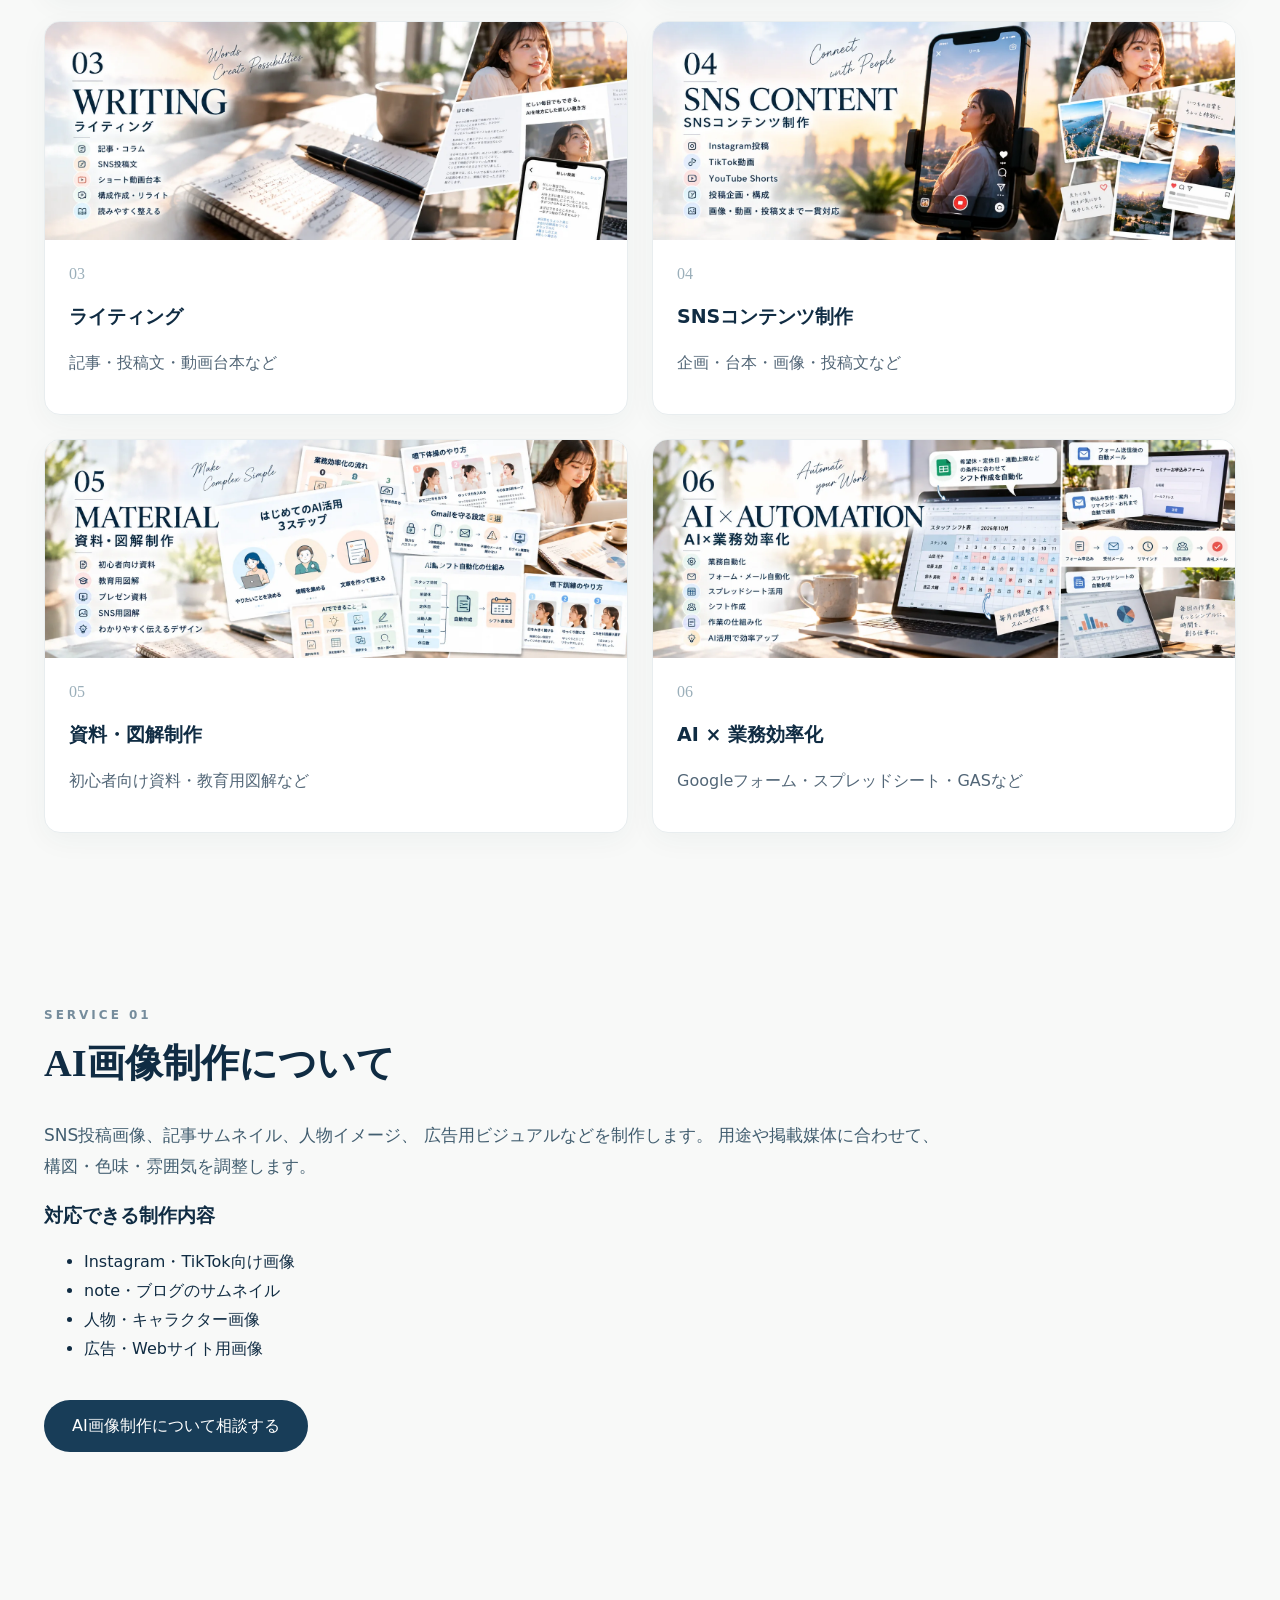
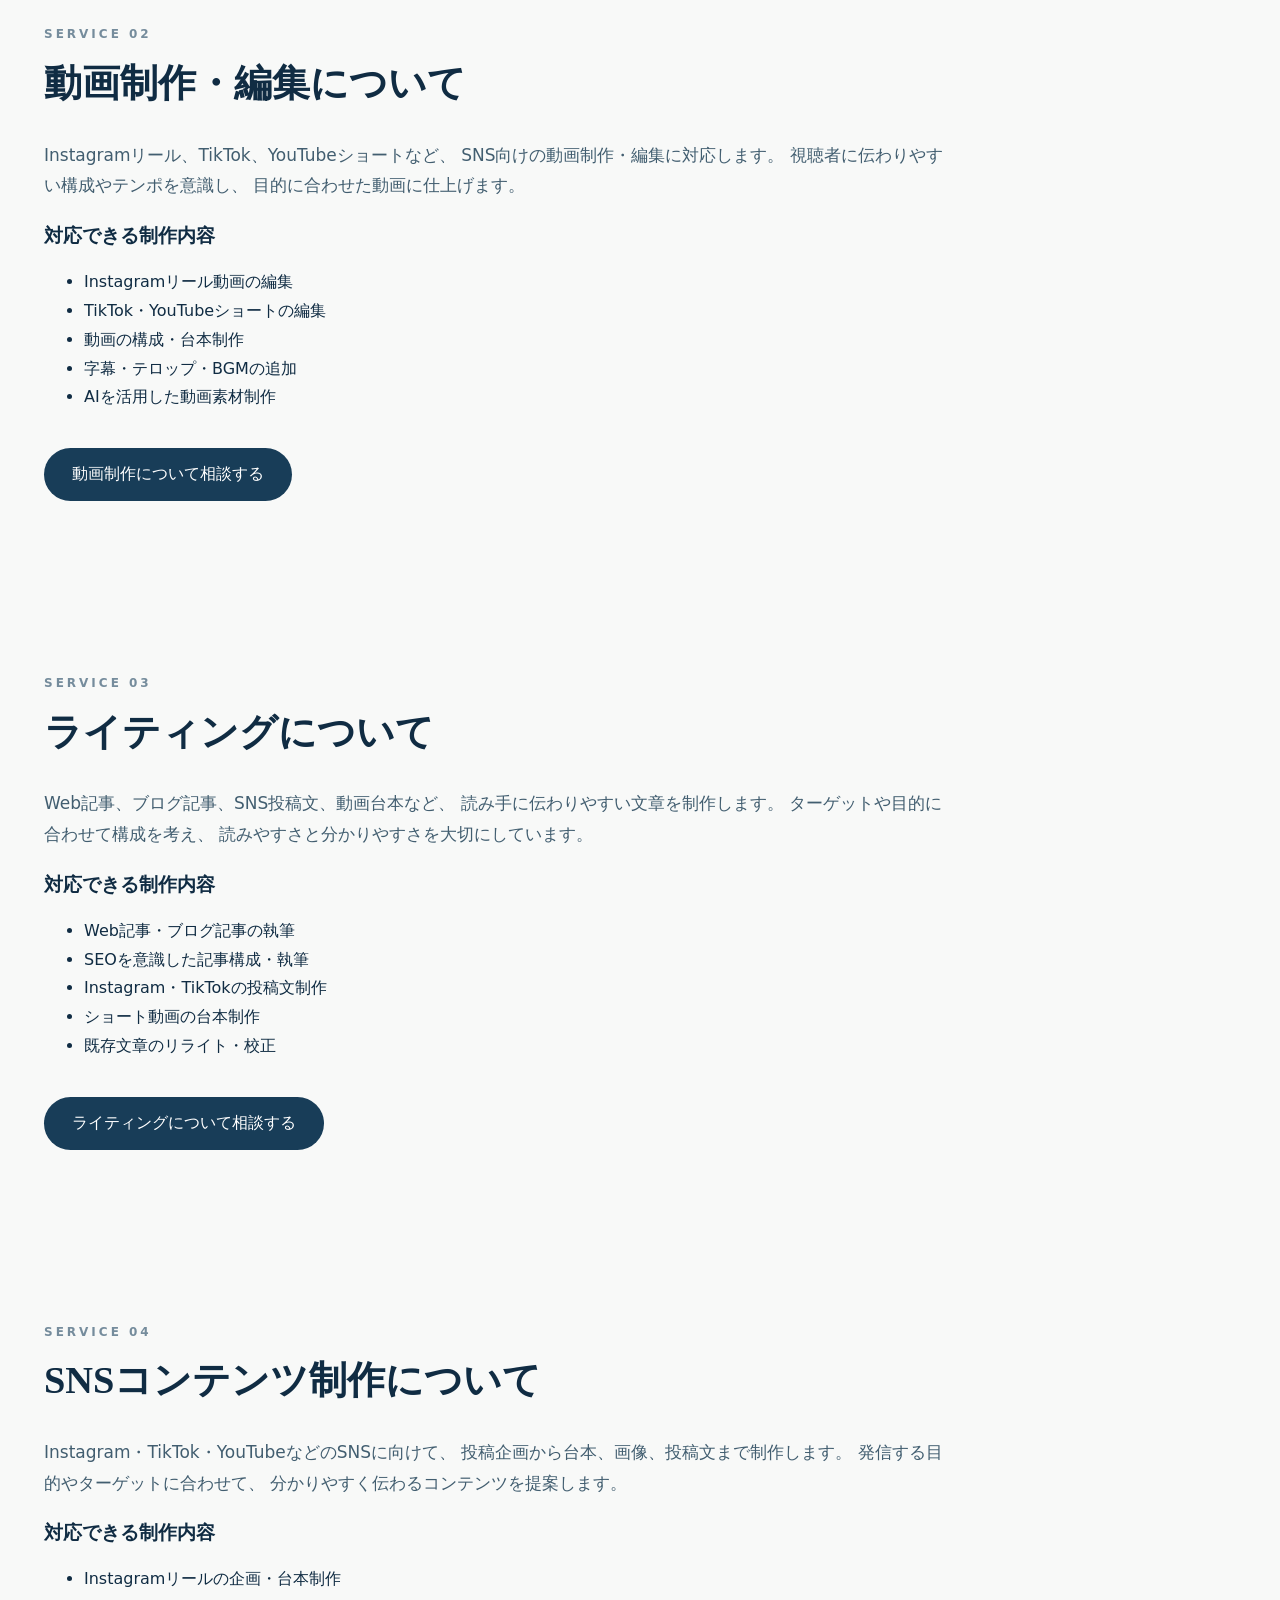
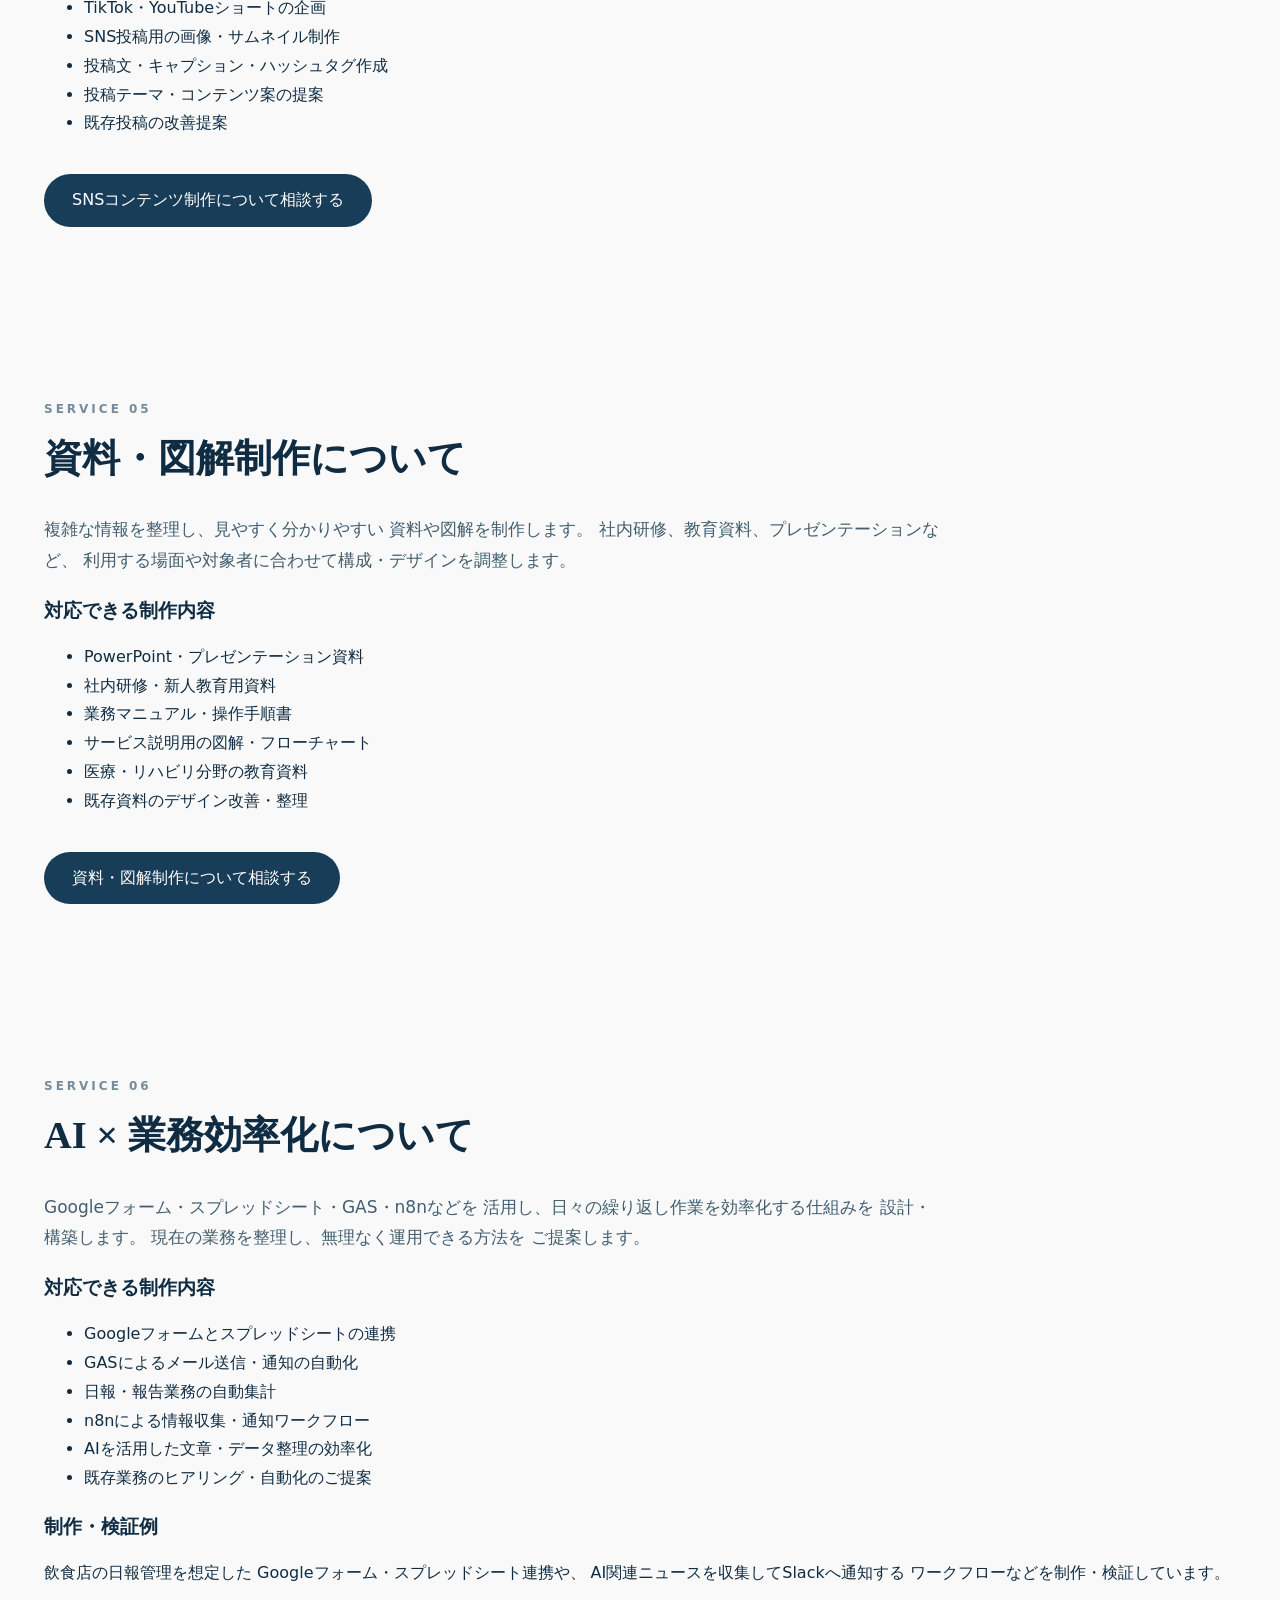
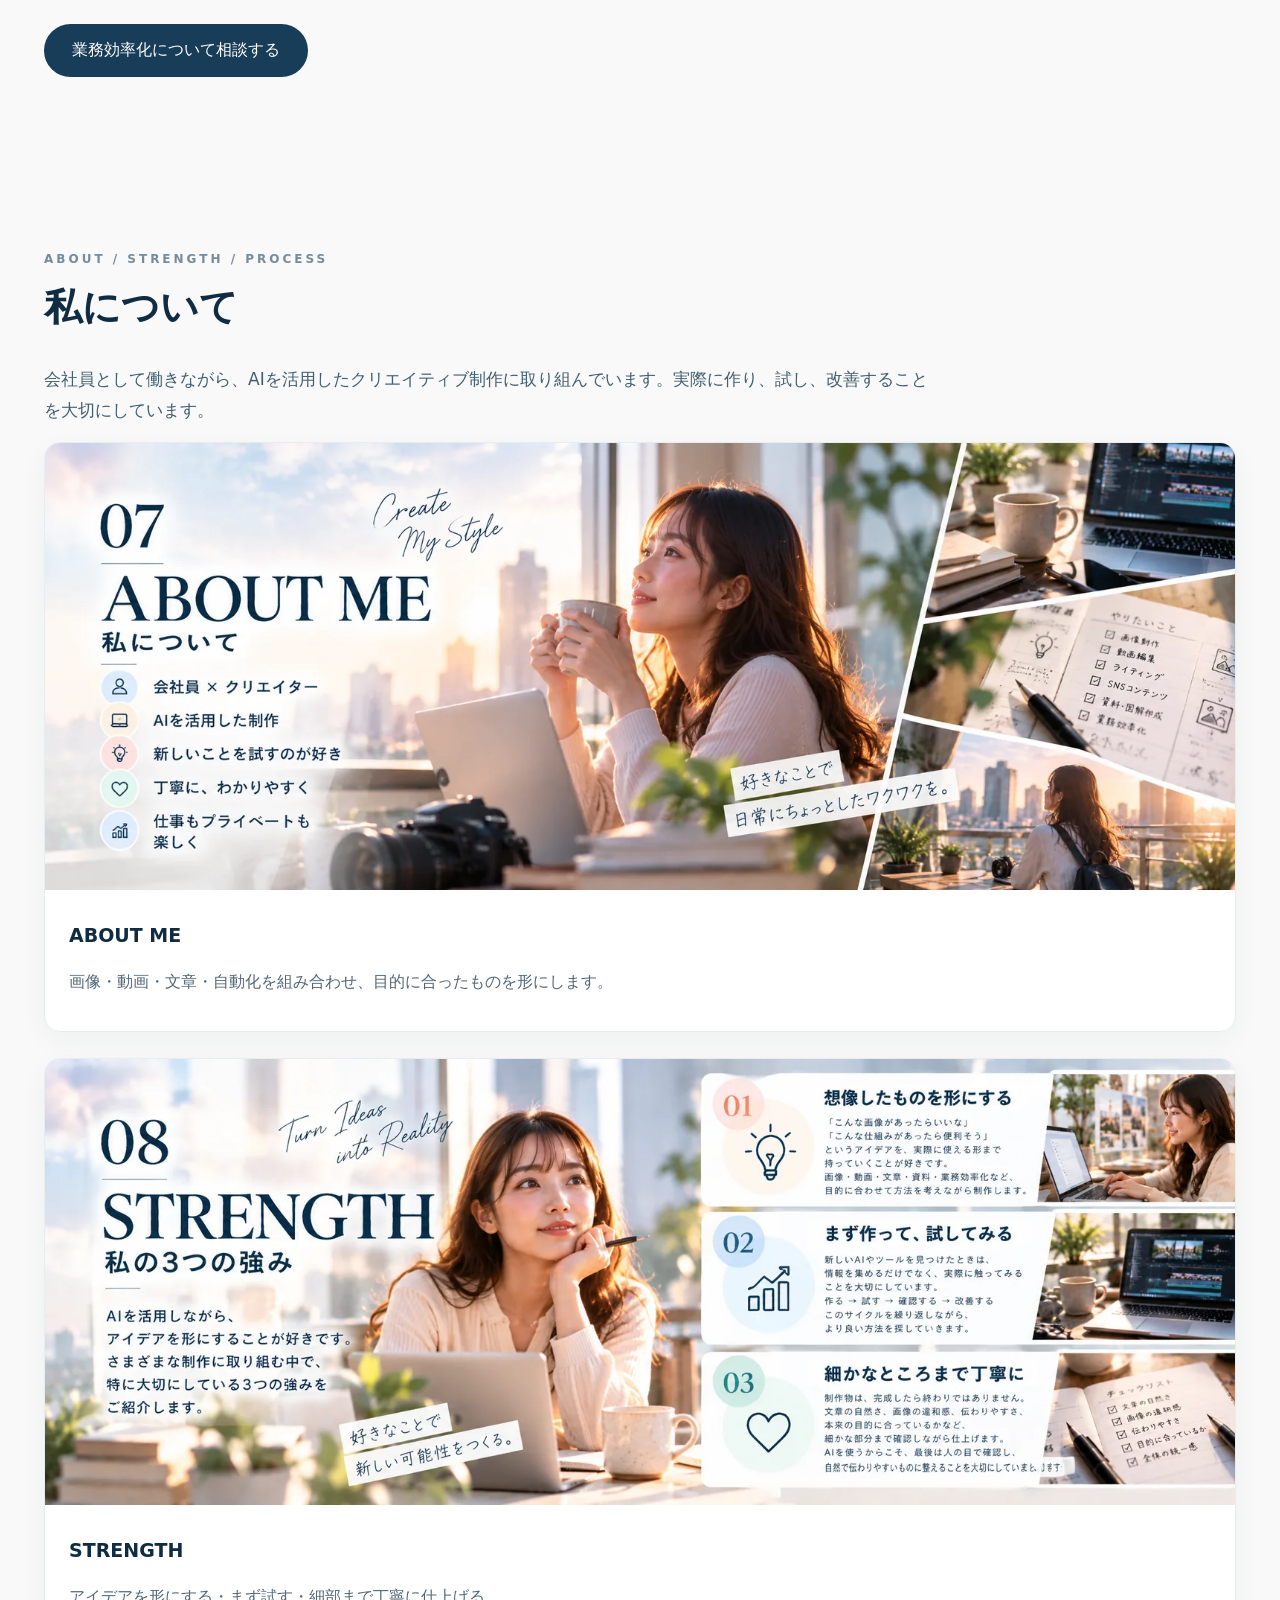
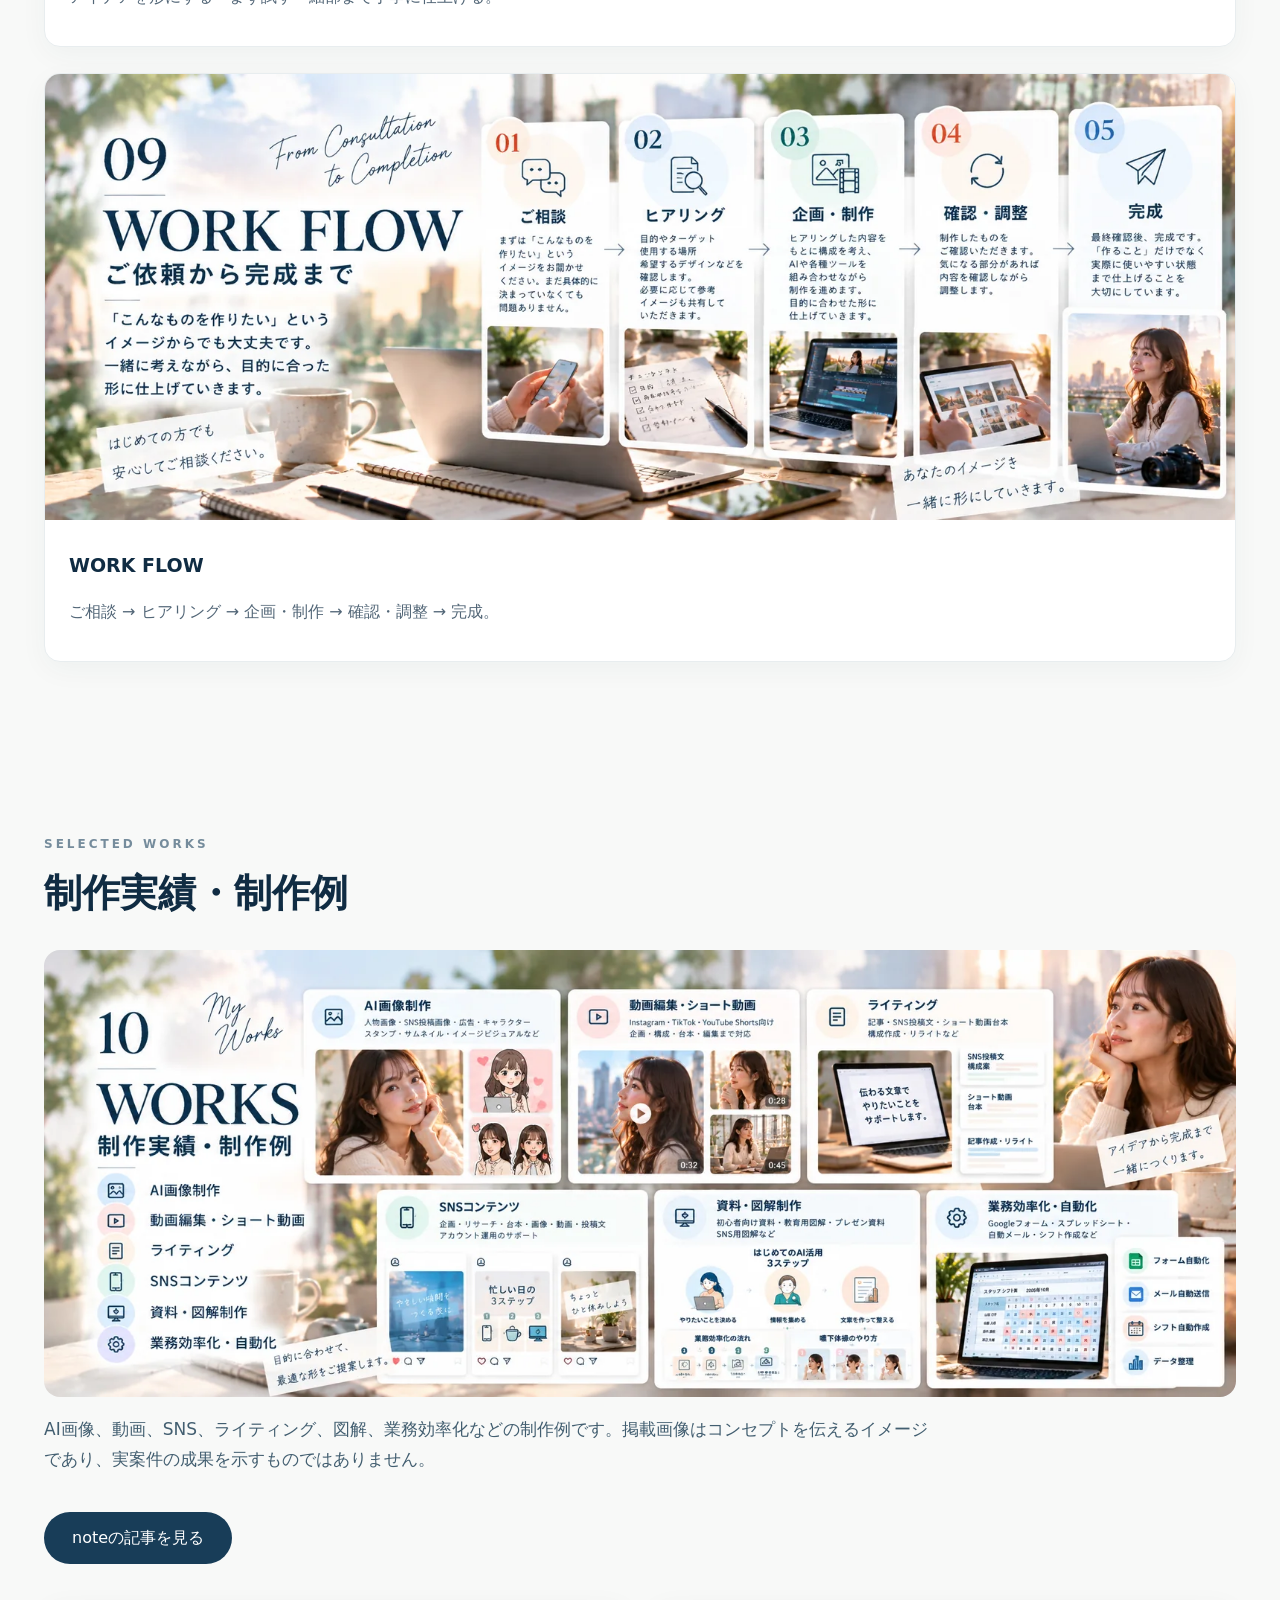
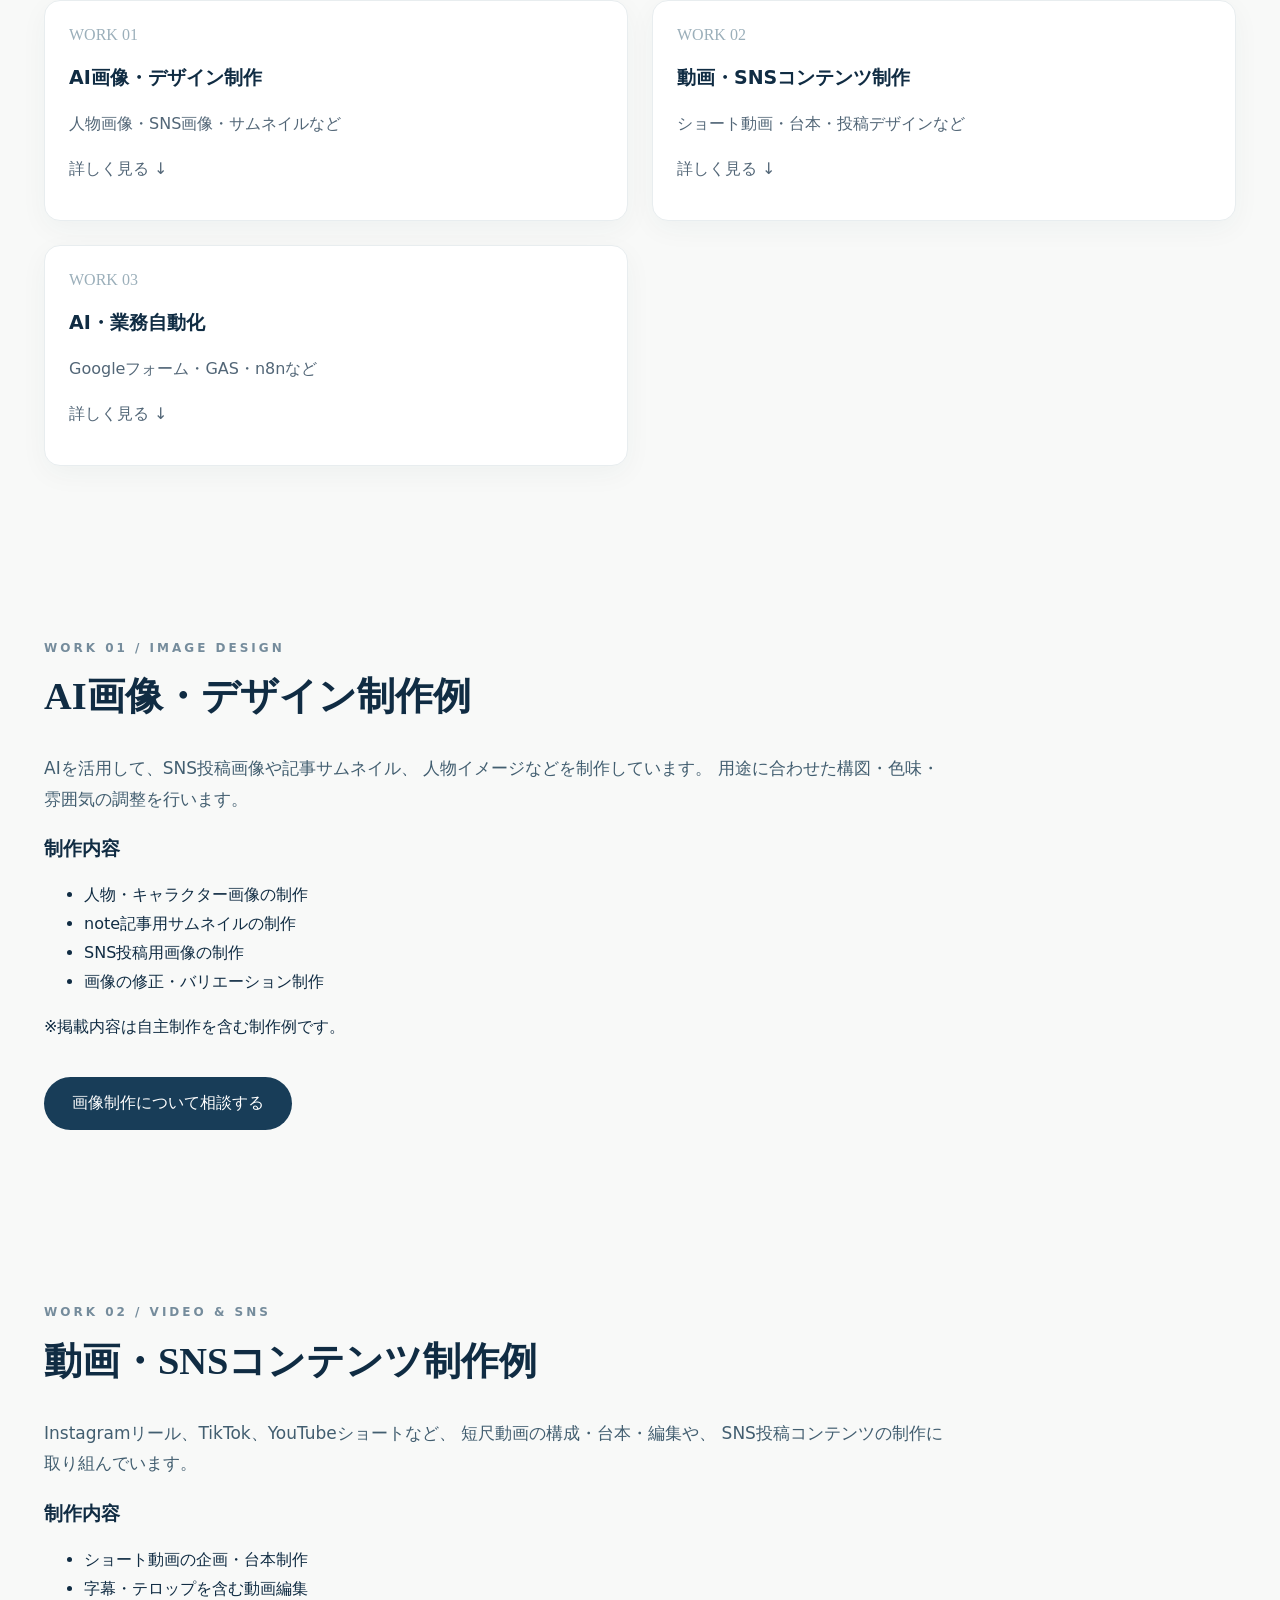
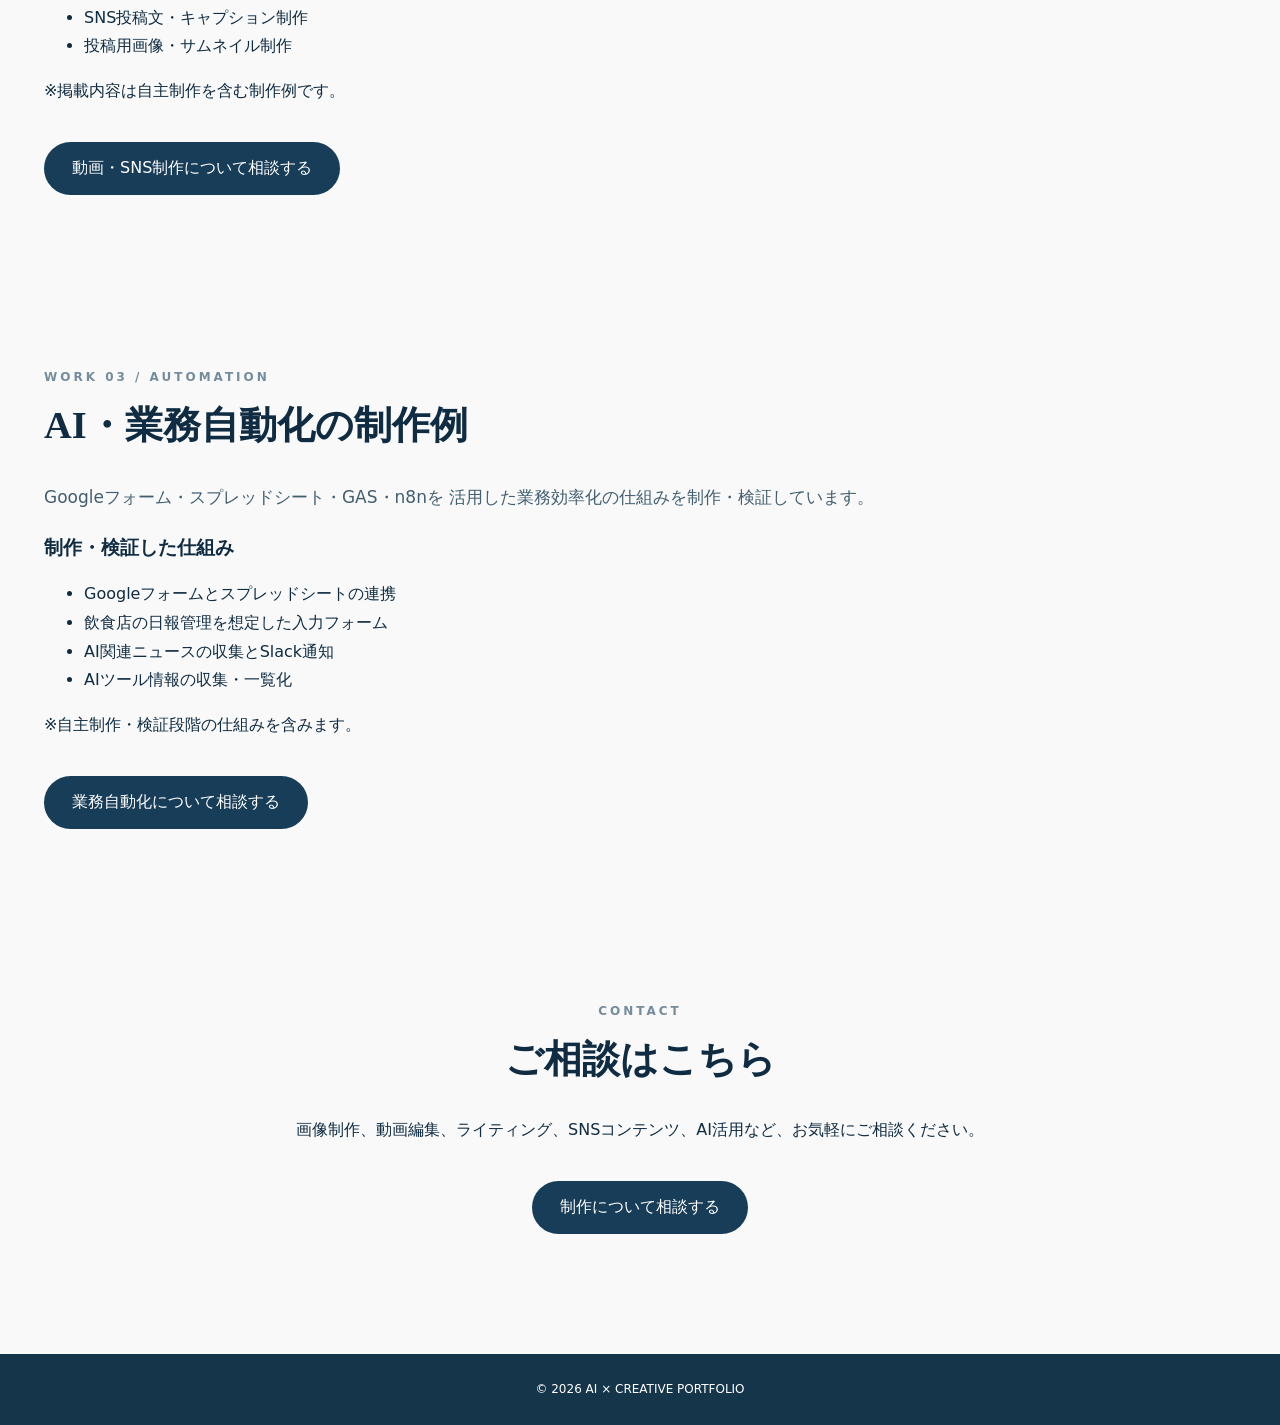
==== commit 383a6ddd: "Update index.html" ====
--- a/index.html
+++ b/index.html
@@ -187,7 +187,124 @@
     業務効率化について相談する
   </a>
 </section>
-<section id="about" class="section"><p class="eyebrow">ABOUT / STRENGTH / PROCESS</p><h2>私について</h2><p class="lead">会社員として働きながら、AIを活用したクリエイティブ制作に取り組んでいます。実際に作り、試し、改善することを大切にしています。</p><div class="feature"><article><img src="images/07.webp" alt="ABOUT ME" loading="lazy"><div><h3>ABOUT ME</h3><p>画像・動画・文章・自動化を組み合わせ、目的に合ったものを形にします。</p></div></article><article><img src="images/08.webp" alt="STRENGTH" loading="lazy"><div><h3>STRENGTH</h3><p>アイデアを形にする・まず試す・細部まで丁寧に仕上げる。</p></div></article><article><img src="images/09.webp" alt="WORK FLOW" loading="lazy"><div><h3>WORK FLOW</h3><p>ご相談 → ヒアリング → 企画・制作 → 確認・調整 → 完成。</p></div></article></div></section><section id="works" class="section"><p class="eyebrow">SELECTED WORKS</p><h2>制作実績・制作例</h2><img class="wide" src="images/10.webp" alt="制作実績一覧" loading="lazy"><p class="lead">AI画像、動画、SNS、ライティング、図解、業務効率化などの制作例です。掲載画像はコンセプトを伝えるイメージであり、実案件の成果を示すものではありません。</p><a class="button" href="https://note.com/kagura6284" target="_blank" rel="noopener noreferrer">noteの記事を見る</a></section><section id="contact" class="section contact"><p class="eyebrow">CONTACT</p><h2>ご相談はこちら</h2><p>画像制作、動画編集、ライティング、SNSコンテンツ、AI活用など、お気軽にご相談ください。</p>
+<section id="about" class="section"><p class="eyebrow">ABOUT / STRENGTH / PROCESS</p><h2>私について</h2><p class="lead">会社員として働きながら、AIを活用したクリエイティブ制作に取り組んでいます。実際に作り、試し、改善することを大切にしています。</p><div class="feature"><article><img src="images/07.webp" alt="ABOUT ME" loading="lazy"><div><h3>ABOUT ME</h3><p>画像・動画・文章・自動化を組み合わせ、目的に合ったものを形にします。</p></div></article><article><img src="images/08.webp" alt="STRENGTH" loading="lazy"><div><h3>STRENGTH</h3><p>アイデアを形にする・まず試す・細部まで丁寧に仕上げる。</p></div></article><article><img src="images/09.webp" alt="WORK FLOW" loading="lazy"><div><h3>WORK FLOW</h3><p>ご相談 → ヒアリング → 企画・制作 → 確認・調整 → 完成。</p></div></article></div></section><section id="works" class="section"><p class="eyebrow">SELECTED WORKS</p><h2>制作実績・制作例</h2><img class="wide" src="images/10.webp" alt="制作実績一覧" loading="lazy"><p class="lead">AI画像、動画、SNS、ライティング、図解、業務効率化などの制作例です。掲載画像はコンセプトを伝えるイメージであり、実案件の成果を示すものではありません。</p><a class="button" href="https://note.com/kagura6284" target="_blank" rel="noopener noreferrer">noteの記事を見る</a>
+<div class="cards" style="margin-top:36px">
+
+  <a class="card" href="#work-image" style="display:block">
+    <div>
+      <span>WORK 01</span>
+      <h3>AI画像・デザイン制作</h3>
+      <p>人物画像・SNS画像・サムネイルなど</p>
+      <p>詳しく見る ↓</p>
+    </div>
+  </a>
+
+  <a class="card" href="#work-video" style="display:block">
+    <div>
+      <span>WORK 02</span>
+      <h3>動画・SNSコンテンツ制作</h3>
+      <p>ショート動画・台本・投稿デザインなど</p>
+      <p>詳しく見る ↓</p>
+    </div>
+  </a>
+
+  <a class="card" href="#work-automation" style="display:block">
+    <div>
+      <span>WORK 03</span>
+      <h3>AI・業務自動化</h3>
+      <p>Googleフォーム・GAS・n8nなど</p>
+      <p>詳しく見る ↓</p>
+    </div>
+  </a>
+
+</div>
+</section>
+<section id="work-image" class="section">
+  <p class="eyebrow">WORK 01 / IMAGE DESIGN</p>
+  <h2>AI画像・デザイン制作例</h2>
+
+  <p class="lead">
+    AIを活用して、SNS投稿画像や記事サムネイル、
+    人物イメージなどを制作しています。
+    用途に合わせた構図・色味・雰囲気の調整を行います。
+  </p>
+
+  <h3>制作内容</h3>
+  <ul>
+    <li>人物・キャラクター画像の制作</li>
+    <li>note記事用サムネイルの制作</li>
+    <li>SNS投稿用画像の制作</li>
+    <li>画像の修正・バリエーション制作</li>
+  </ul>
+
+  <p>
+    ※掲載内容は自主制作を含む制作例です。
+  </p>
+
+  <a class="button"
+     href="https://docs.google.com/forms/d/e/1FAIpQLSeHLMUan6sX_Bi2YHPsbmT2m1Xf_0hHyTJXhu0cGZ721wh3tw/viewform"
+     target="_blank" rel="noopener noreferrer">
+    画像制作について相談する
+  </a>
+</section>
+
+<section id="work-video" class="section">
+  <p class="eyebrow">WORK 02 / VIDEO & SNS</p>
+  <h2>動画・SNSコンテンツ制作例</h2>
+
+  <p class="lead">
+    Instagramリール、TikTok、YouTubeショートなど、
+    短尺動画の構成・台本・編集や、
+    SNS投稿コンテンツの制作に取り組んでいます。
+  </p>
+
+  <h3>制作内容</h3>
+  <ul>
+    <li>ショート動画の企画・台本制作</li>
+    <li>字幕・テロップを含む動画編集</li>
+    <li>SNS投稿文・キャプション制作</li>
+    <li>投稿用画像・サムネイル制作</li>
+  </ul>
+
+  <p>
+    ※掲載内容は自主制作を含む制作例です。
+  </p>
+
+  <a class="button"
+     href="https://docs.google.com/forms/d/e/1FAIpQLSeHLMUan6sX_Bi2YHPsbmT2m1Xf_0hHyTJXhu0cGZ721wh3tw/viewform"
+     target="_blank" rel="noopener noreferrer">
+    動画・SNS制作について相談する
+  </a>
+</section>
+
+<section id="work-automation" class="section">
+  <p class="eyebrow">WORK 03 / AUTOMATION</p>
+  <h2>AI・業務自動化の制作例</h2>
+
+  <p class="lead">
+    Googleフォーム・スプレッドシート・GAS・n8nを
+    活用した業務効率化の仕組みを制作・検証しています。
+  </p>
+
+  <h3>制作・検証した仕組み</h3>
+  <ul>
+    <li>Googleフォームとスプレッドシートの連携</li>
+    <li>飲食店の日報管理を想定した入力フォーム</li>
+    <li>AI関連ニュースの収集とSlack通知</li>
+    <li>AIツール情報の収集・一覧化</li>
+  </ul>
+
+  <p>
+    ※自主制作・検証段階の仕組みを含みます。
+  </p>
+
+  <a class="button"
+     href="https://docs.google.com/forms/d/e/1FAIpQLSeHLMUan6sX_Bi2YHPsbmT2m1Xf_0hHyTJXhu0cGZ721wh3tw/viewform"
+     target="_blank" rel="noopener noreferrer">
+    業務自動化について相談する
+  </a>
+</section>
+<section id="contact" class="section contact"><p class="eyebrow">CONTACT</p><h2>ご相談はこちら</h2><p>画像制作、動画編集、ライティング、SNSコンテンツ、AI活用など、お気軽にご相談ください。</p>
 <a class="button"
    href="https://docs.google.com/forms/d/e/1FAIpQLSeHLMUan6sX_Bi2YHPsbmT2m1Xf_0hHyTJXhu0cGZ721wh3tw/viewform"
    target="_blank"
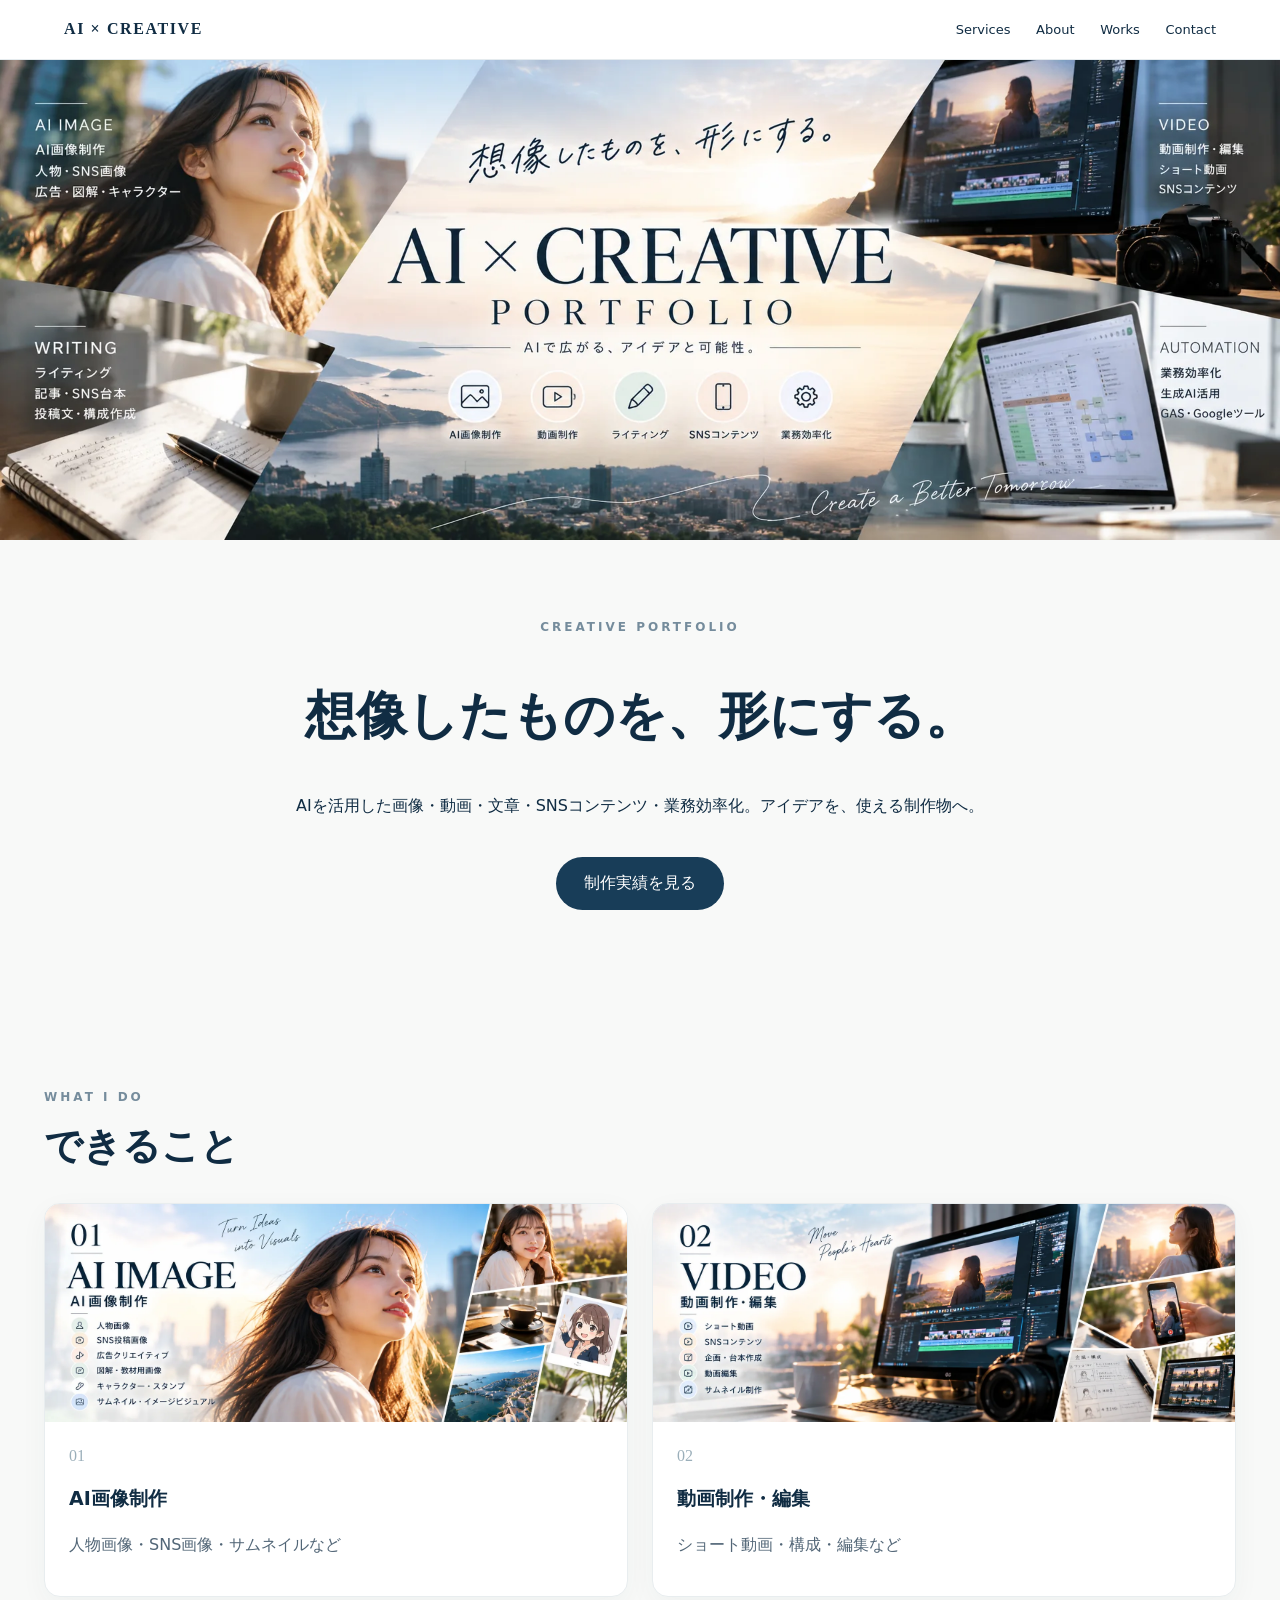
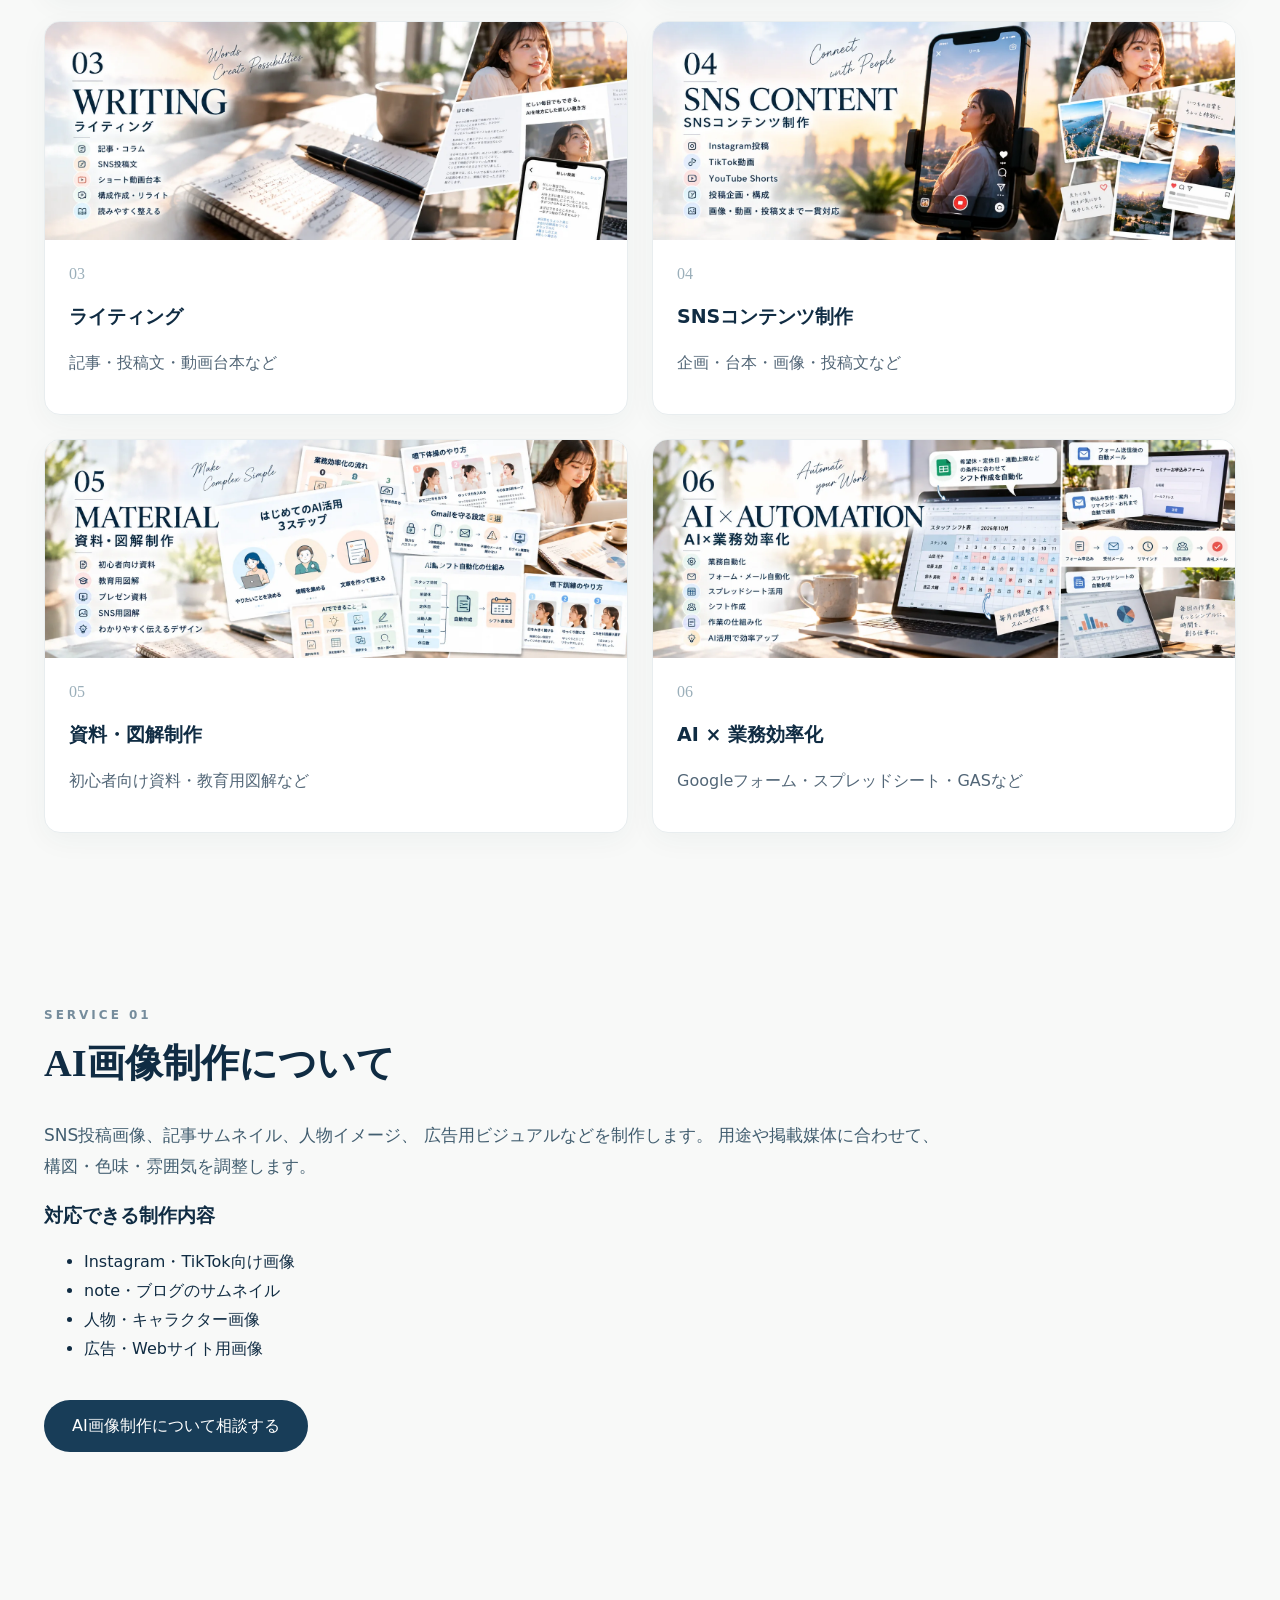
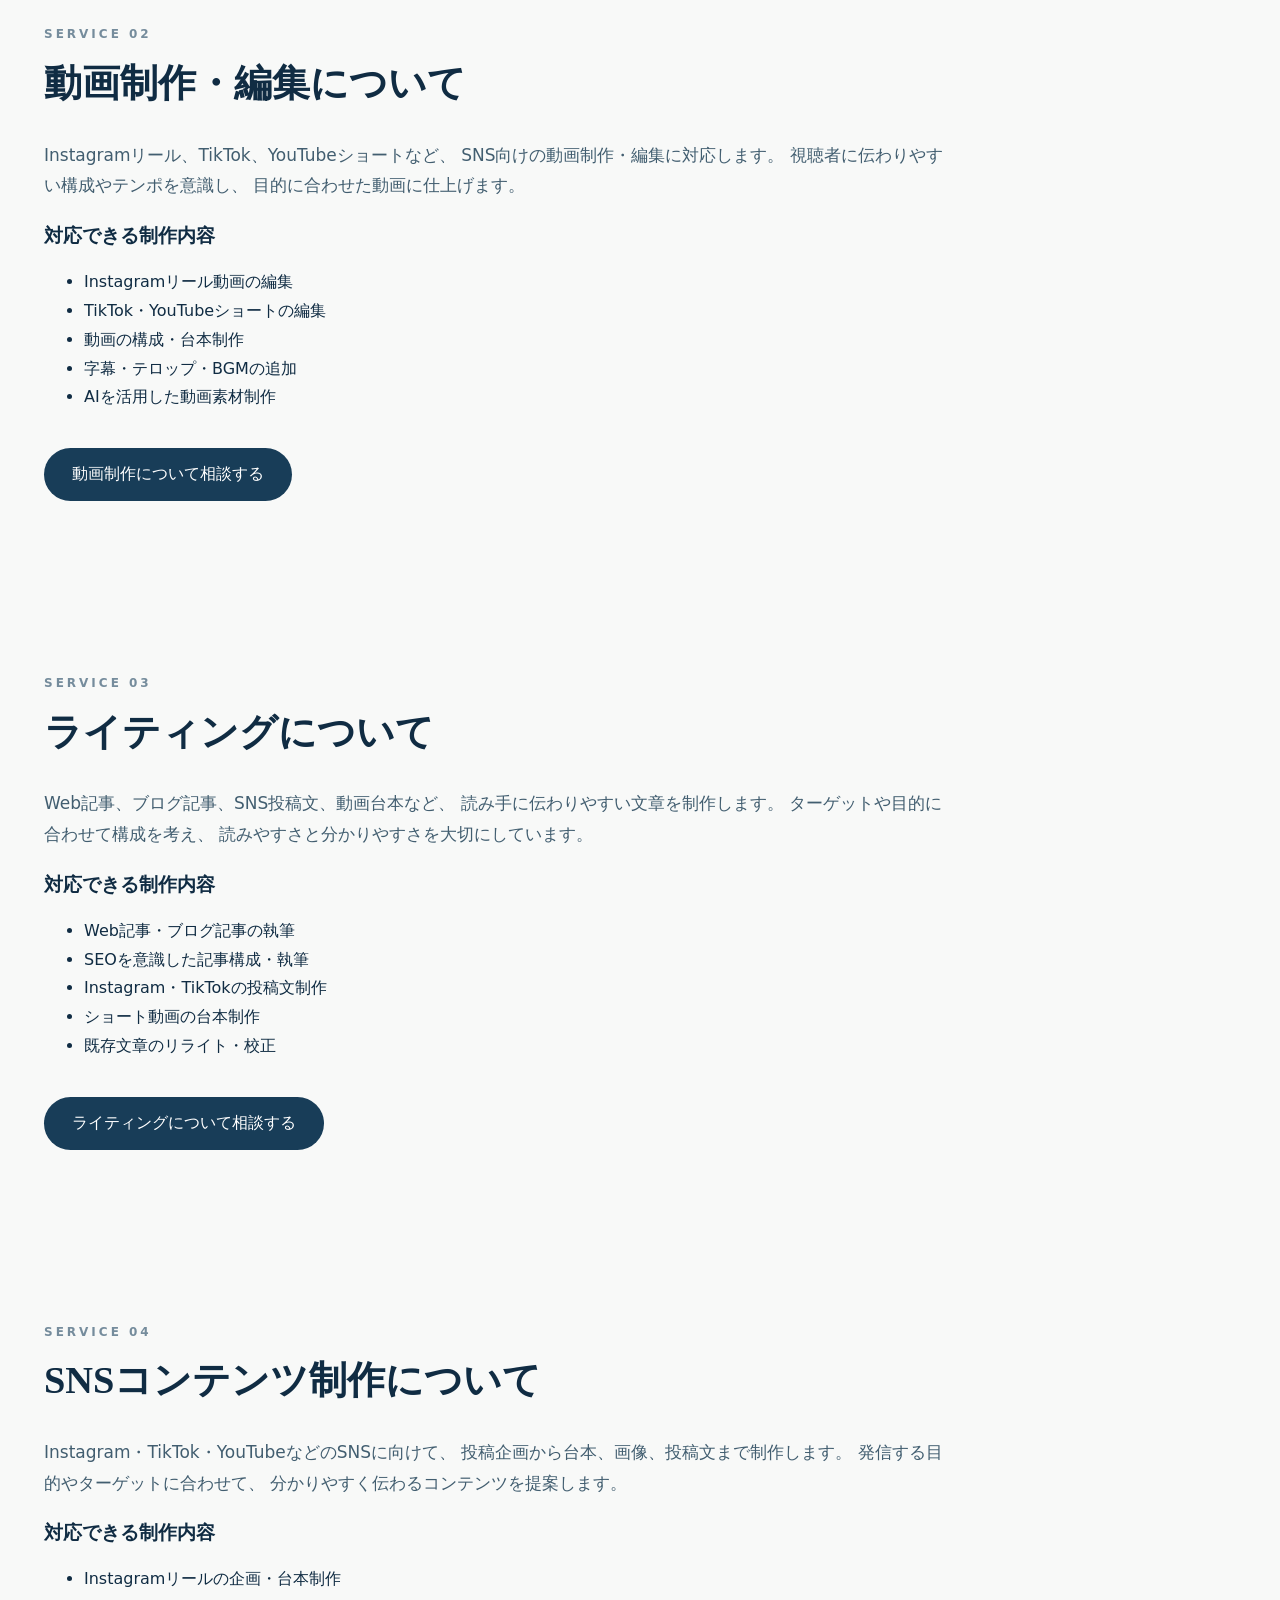
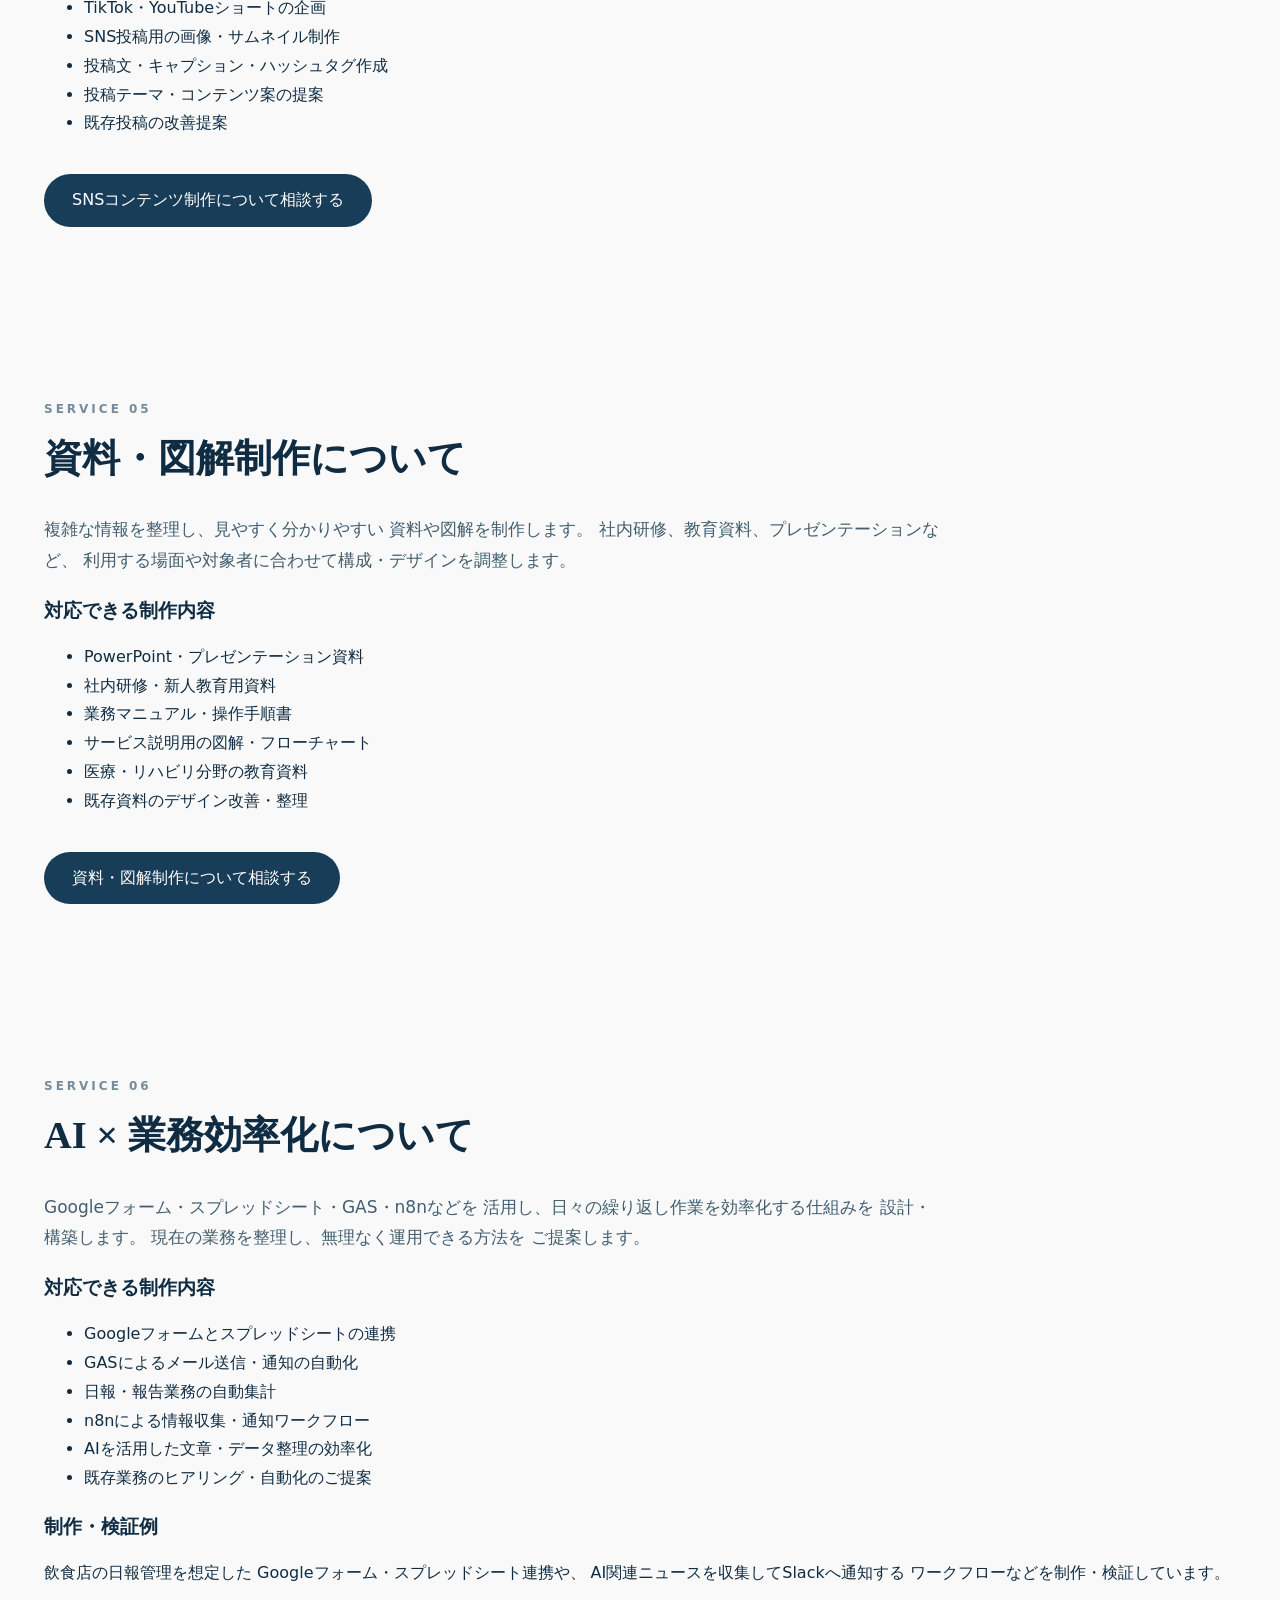
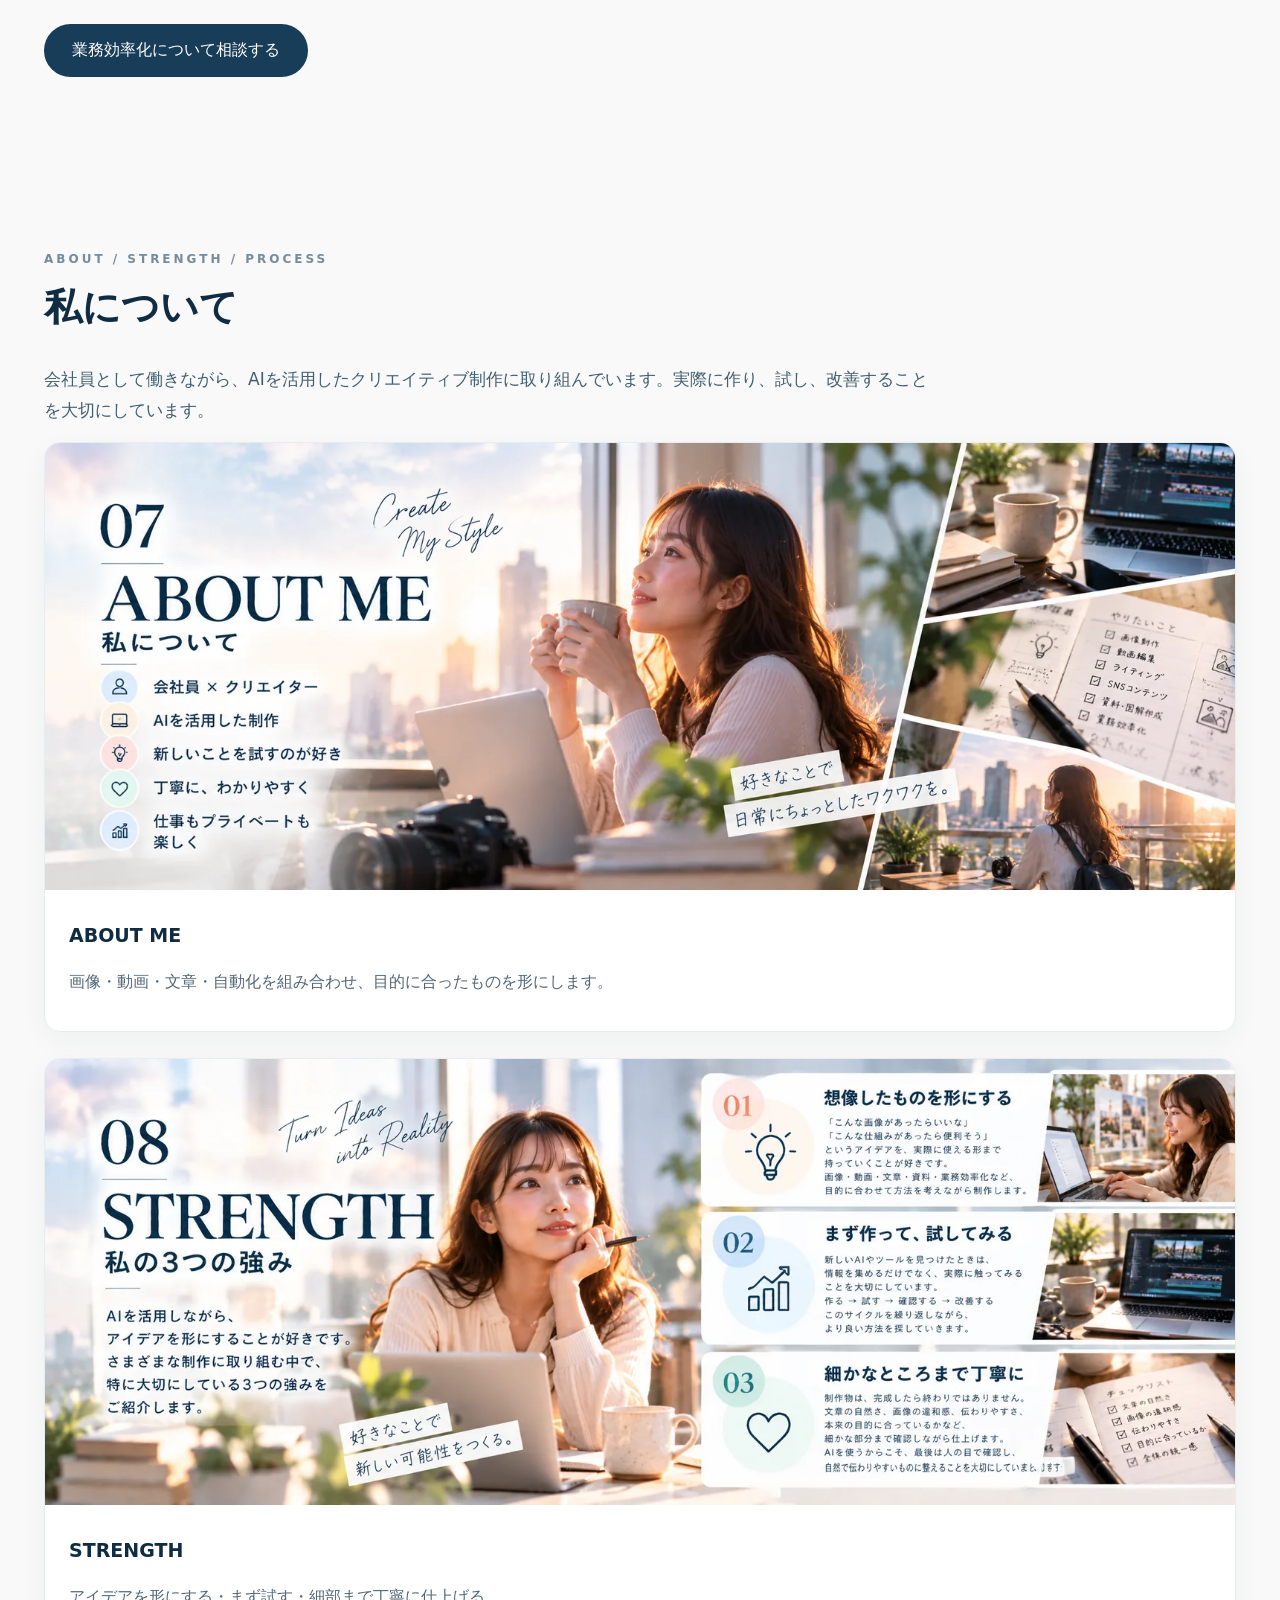
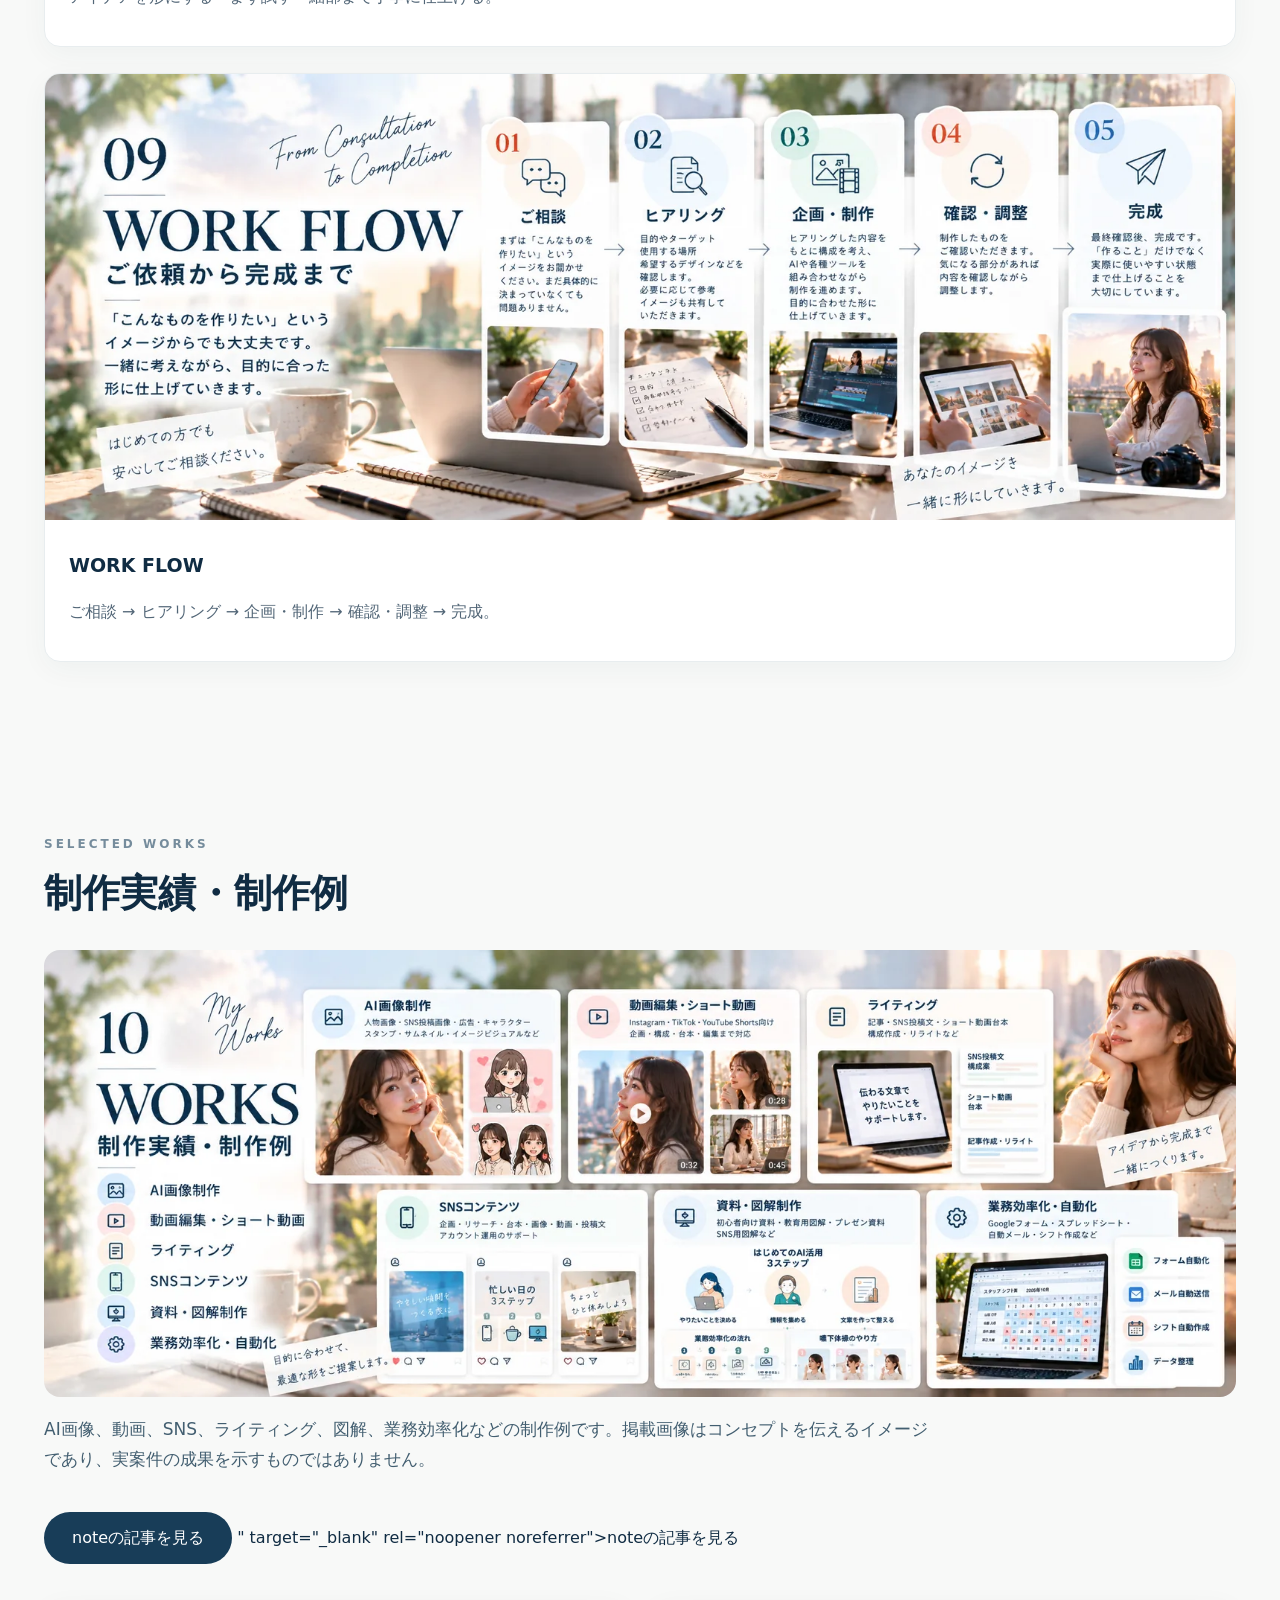
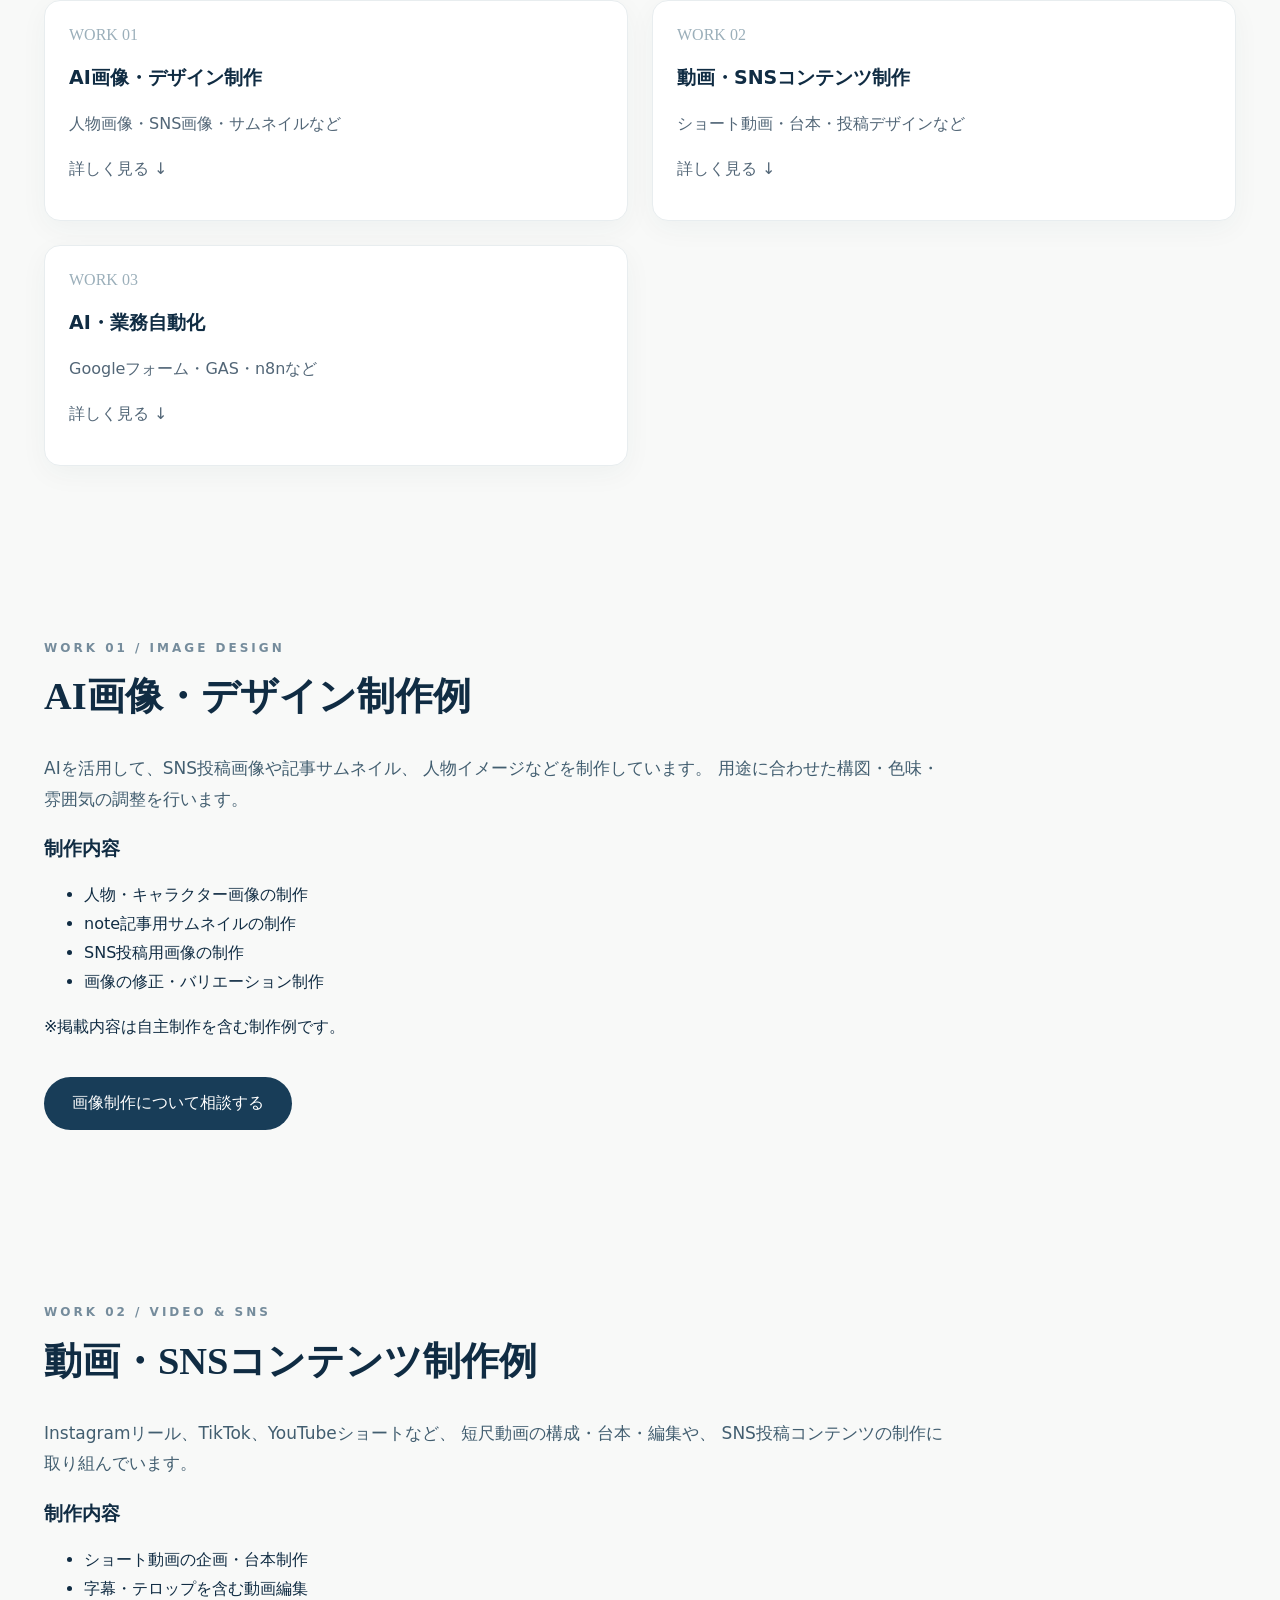
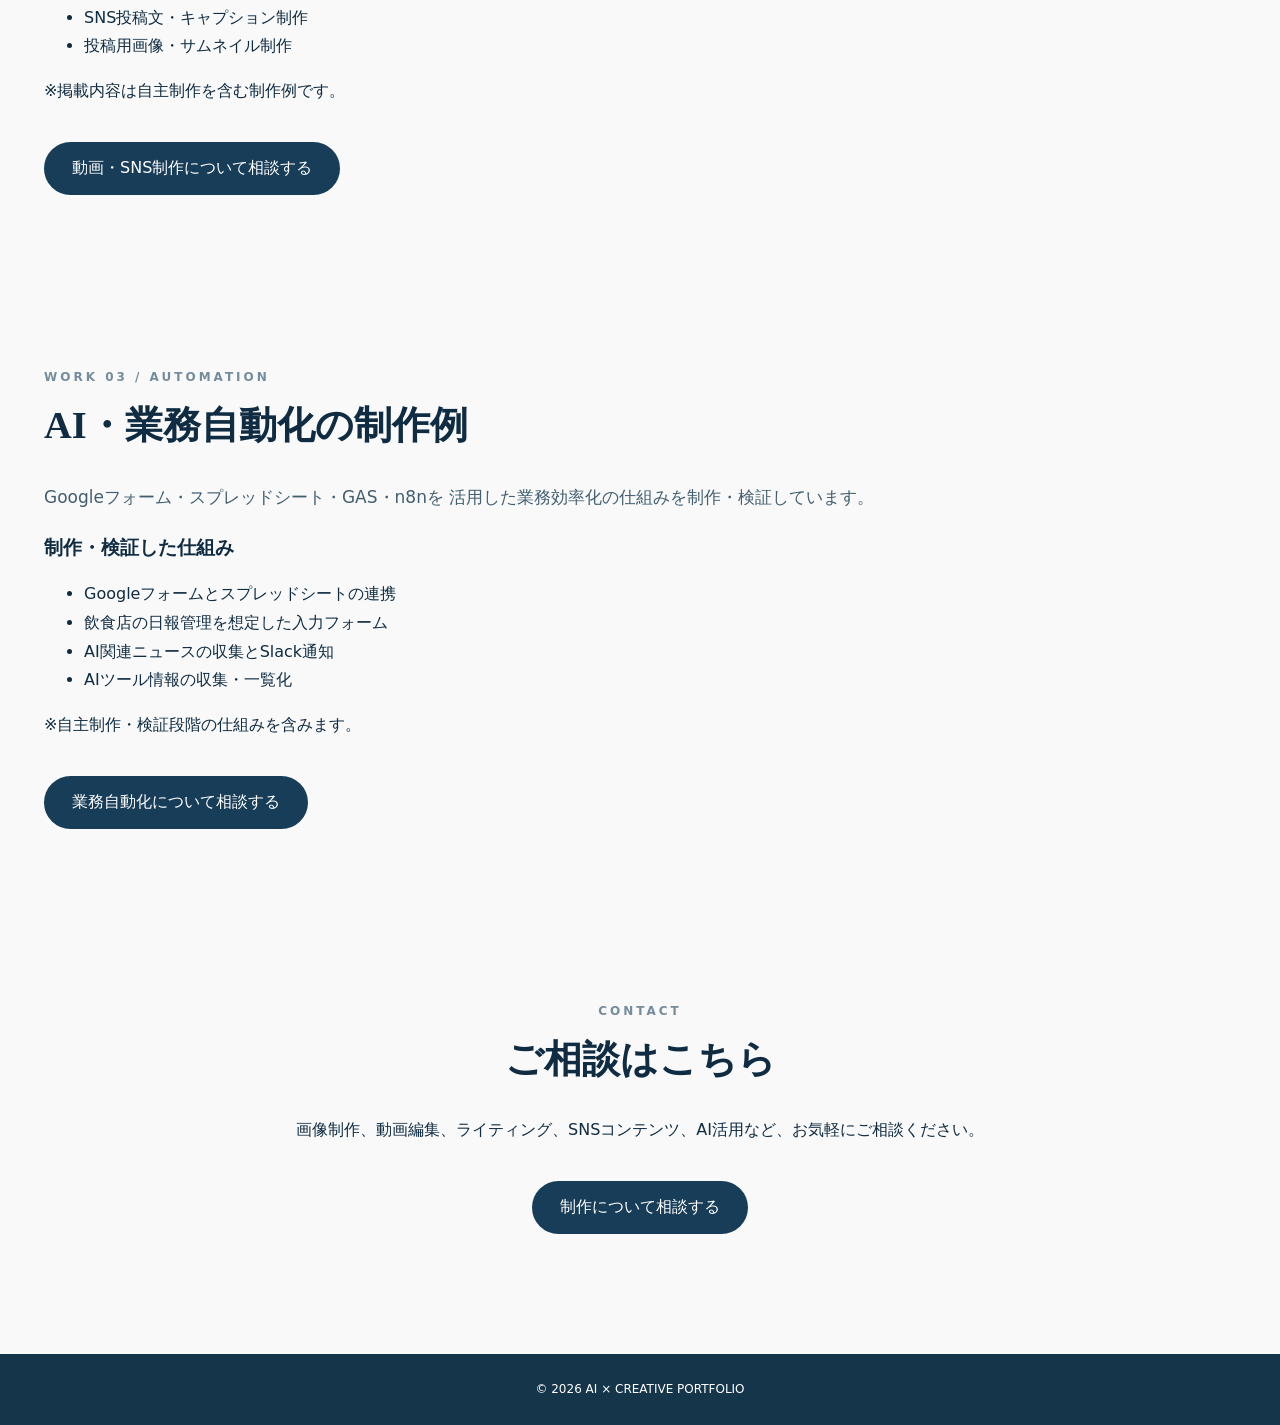
==== commit fa1597f8: "Update index.html" ====
--- a/index.html
+++ b/index.html
@@ -187,7 +187,14 @@
     業務効率化について相談する
   </a>
 </section>
-<section id="about" class="section"><p class="eyebrow">ABOUT / STRENGTH / PROCESS</p><h2>私について</h2><p class="lead">会社員として働きながら、AIを活用したクリエイティブ制作に取り組んでいます。実際に作り、試し、改善することを大切にしています。</p><div class="feature"><article><img src="images/07.webp" alt="ABOUT ME" loading="lazy"><div><h3>ABOUT ME</h3><p>画像・動画・文章・自動化を組み合わせ、目的に合ったものを形にします。</p></div></article><article><img src="images/08.webp" alt="STRENGTH" loading="lazy"><div><h3>STRENGTH</h3><p>アイデアを形にする・まず試す・細部まで丁寧に仕上げる。</p></div></article><article><img src="images/09.webp" alt="WORK FLOW" loading="lazy"><div><h3>WORK FLOW</h3><p>ご相談 → ヒアリング → 企画・制作 → 確認・調整 → 完成。</p></div></article></div></section><section id="works" class="section"><p class="eyebrow">SELECTED WORKS</p><h2>制作実績・制作例</h2><img class="wide" src="images/10.webp" alt="制作実績一覧" loading="lazy"><p class="lead">AI画像、動画、SNS、ライティング、図解、業務効率化などの制作例です。掲載画像はコンセプトを伝えるイメージであり、実案件の成果を示すものではありません。</p><a class="button" href="https://note.com/kagura6284" target="_blank" rel="noopener noreferrer">noteの記事を見る</a>
+<section id="about" class="section"><p class="eyebrow">ABOUT / STRENGTH / PROCESS</p><h2>私について</h2><p class="lead">会社員として働きながら、AIを活用したクリエイティブ制作に取り組んでいます。実際に作り、試し、改善することを大切にしています。</p><div class="feature"><article><img src="images/07.webp" alt="ABOUT ME" loading="lazy"><div><h3>ABOUT ME</h3><p>画像・動画・文章・自動化を組み合わせ、目的に合ったものを形にします。</p></div></article><article><img src="images/08.webp" alt="STRENGTH" loading="lazy"><div><h3>STRENGTH</h3><p>アイデアを形にする・まず試す・細部まで丁寧に仕上げる。</p></div></article><article><img src="images/09.webp" alt="WORK FLOW" loading="lazy"><div><h3>WORK FLOW</h3><p>ご相談 → ヒアリング → 企画・制作 → 確認・調整 → 完成。</p></div></article></div></section><section id="works" class="section"><p class="eyebrow">SELECTED WORKS</p><h2>制作実績・制作例</h2><img class="wide" src="images/10.webp" alt="制作実績一覧" loading="lazy"><p class="lead">AI画像、動画、SNS、ライティング、図解、業務効率化などの制作例です。掲載画像はコンセプトを伝えるイメージであり、実案件の成果を示すものではありません。</p><a class="button" 
+<a class="button"
+   href="https://note.com/preview/n0ae0e11a6bd6?prev_access_key=2e2d97b51848c6ae793b90ef8a51d680"
+   target="_blank"
+   rel="noopener noreferrer">
+  noteの記事を見る
+</a>
+" target="_blank" rel="noopener noreferrer">noteの記事を見る</a>
 <div class="cards" style="margin-top:36px">
 
   <a class="card" href="#work-image" style="display:block">
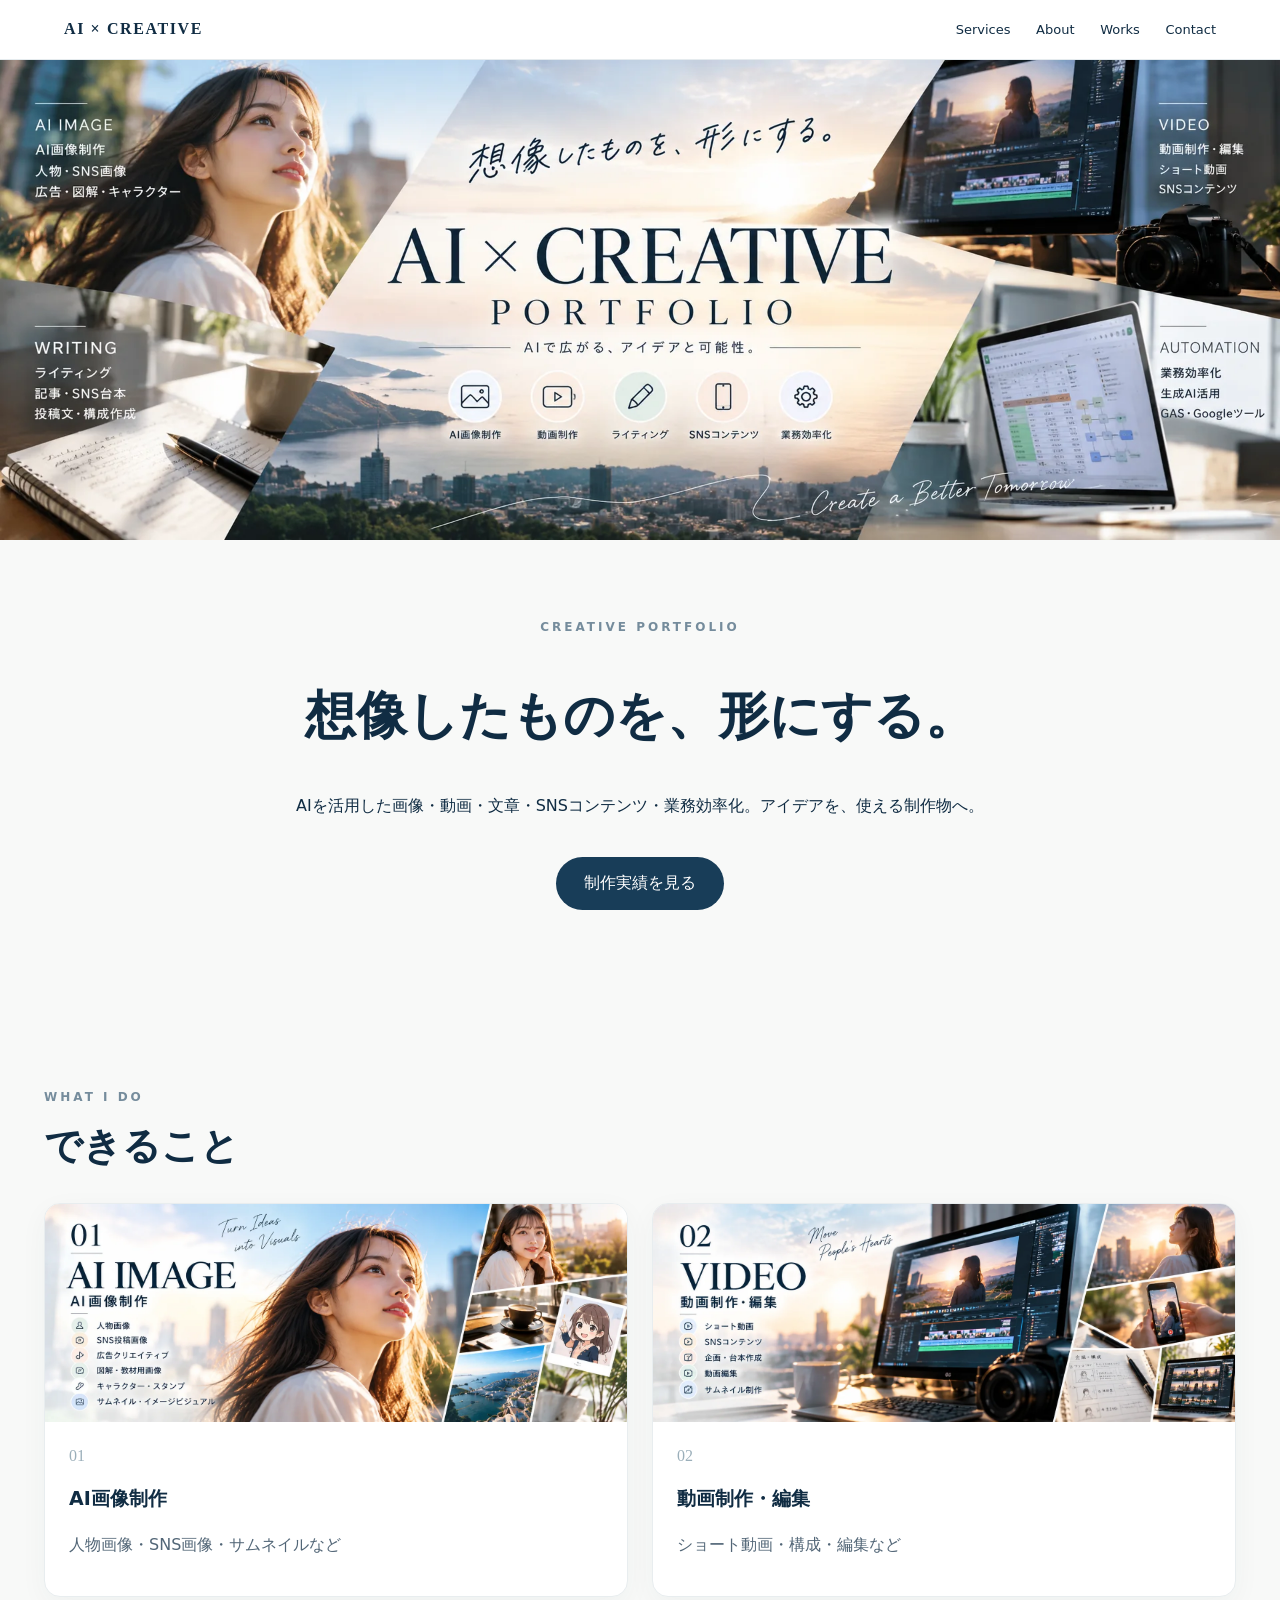
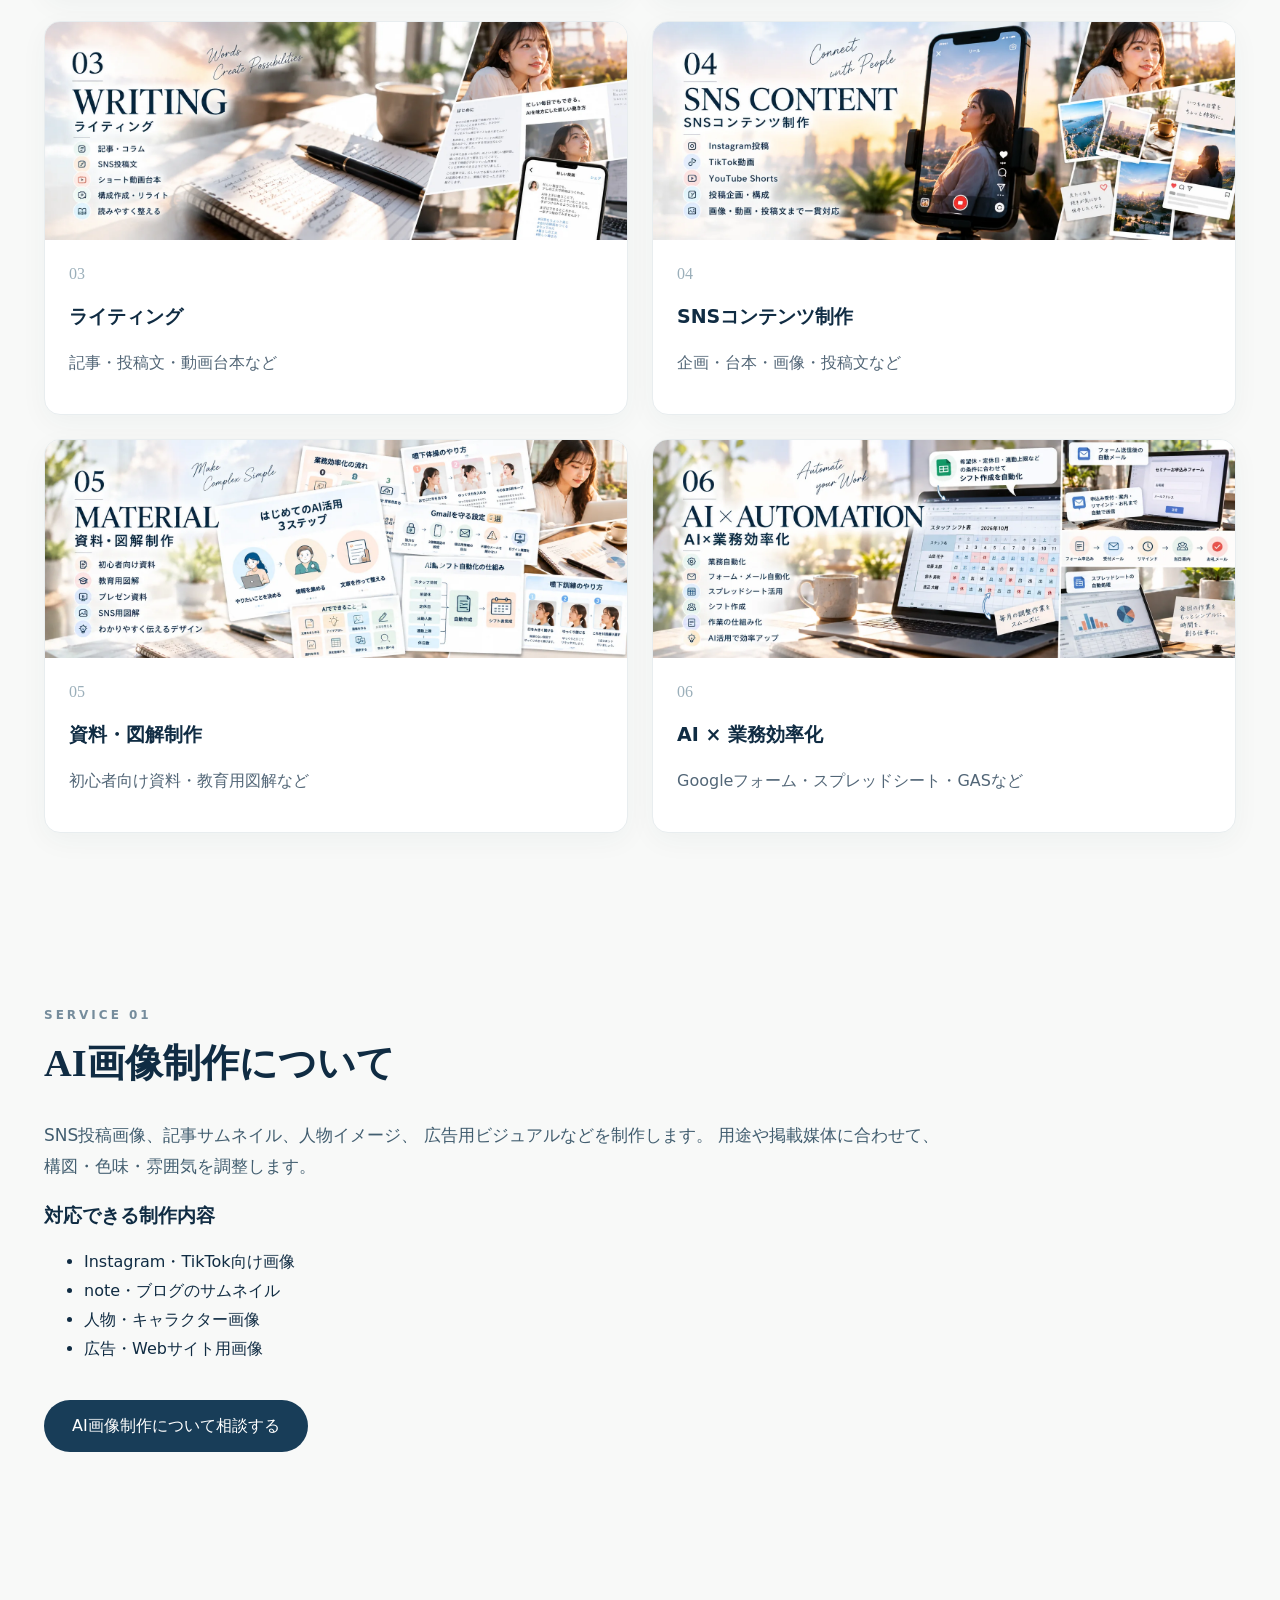
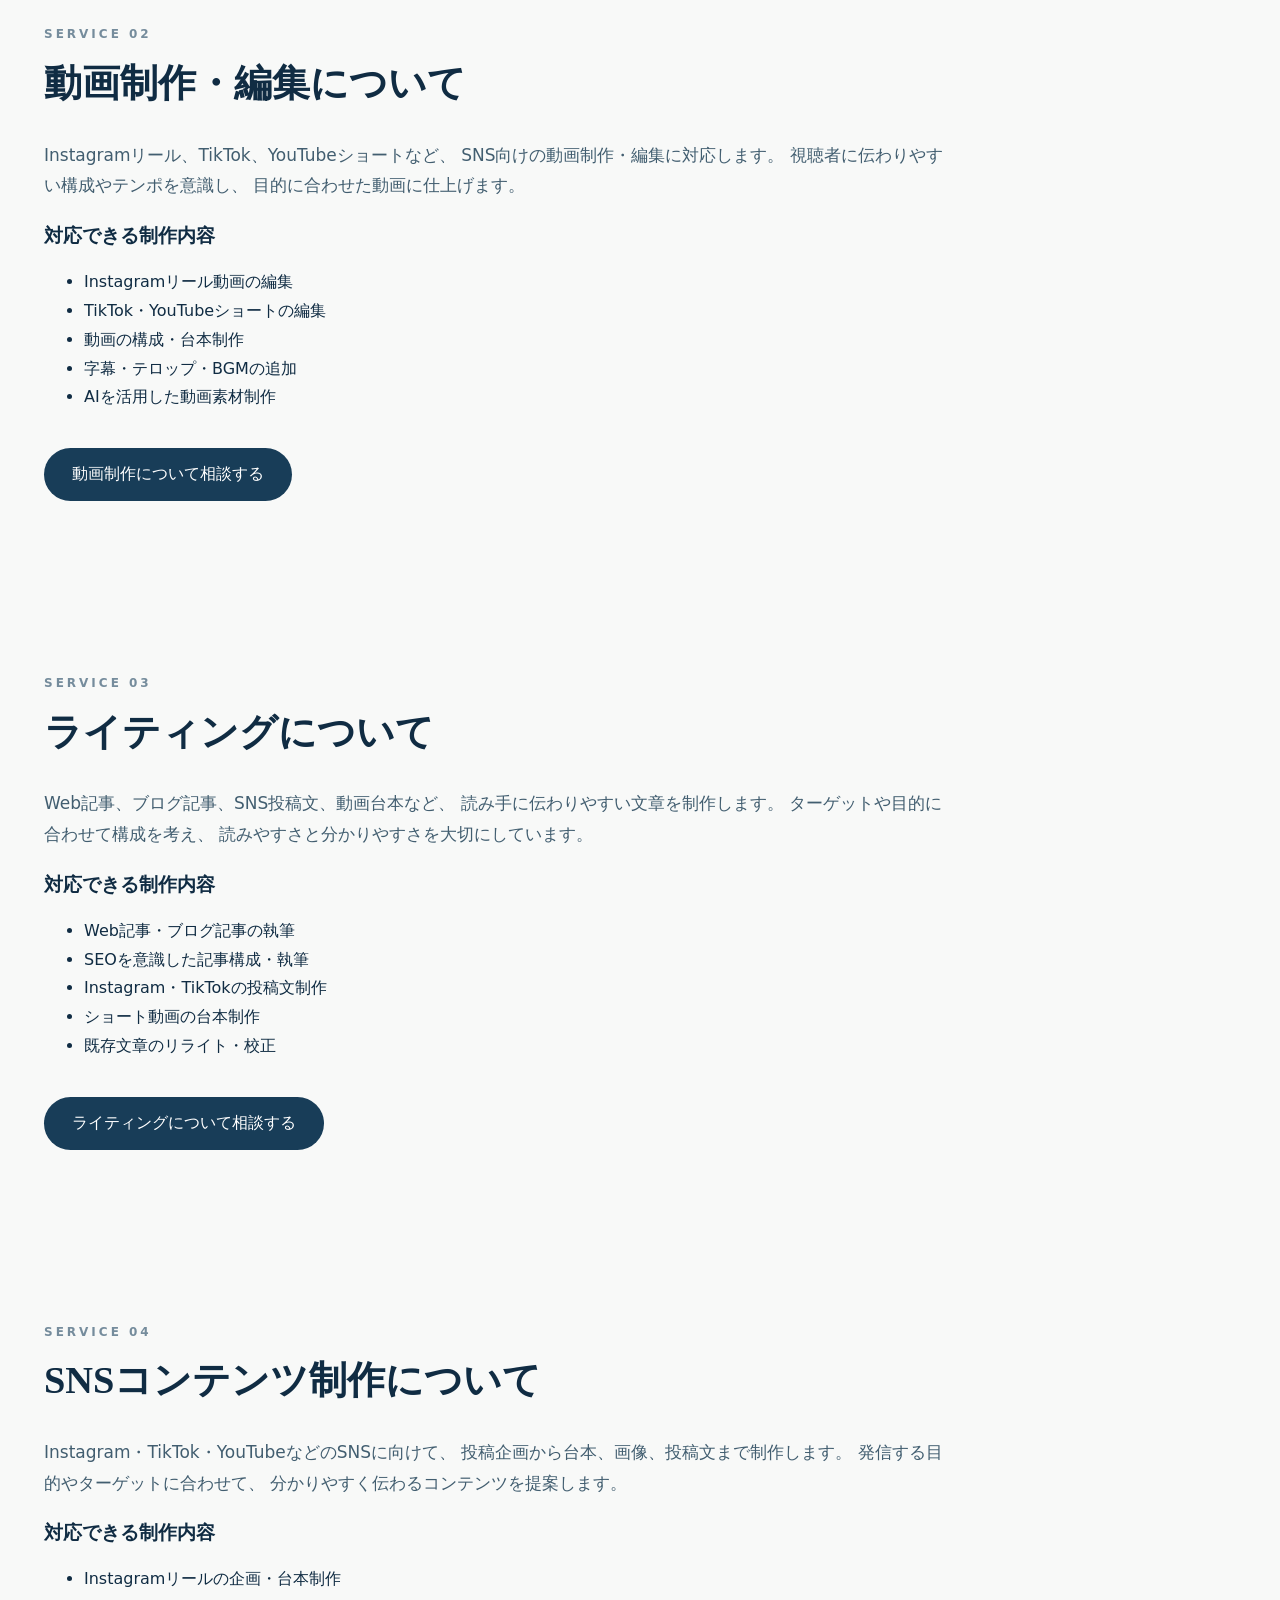
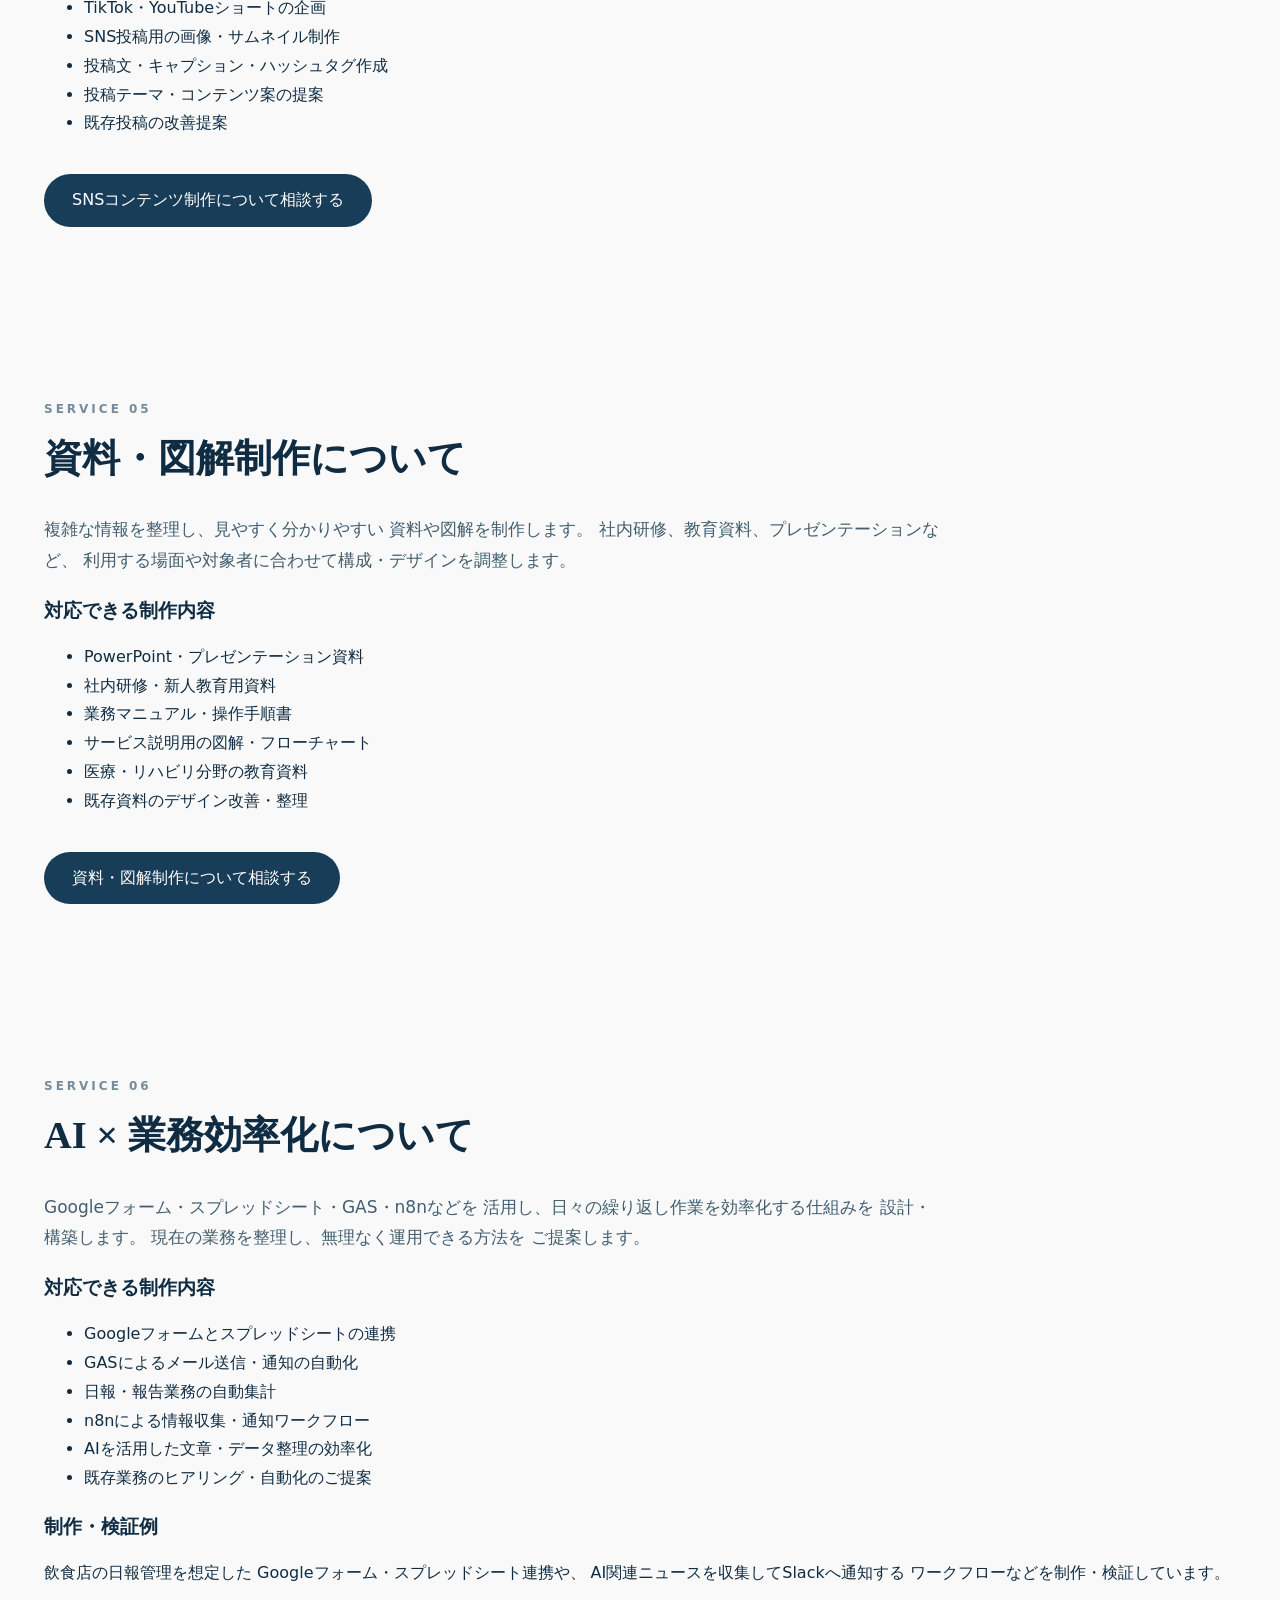
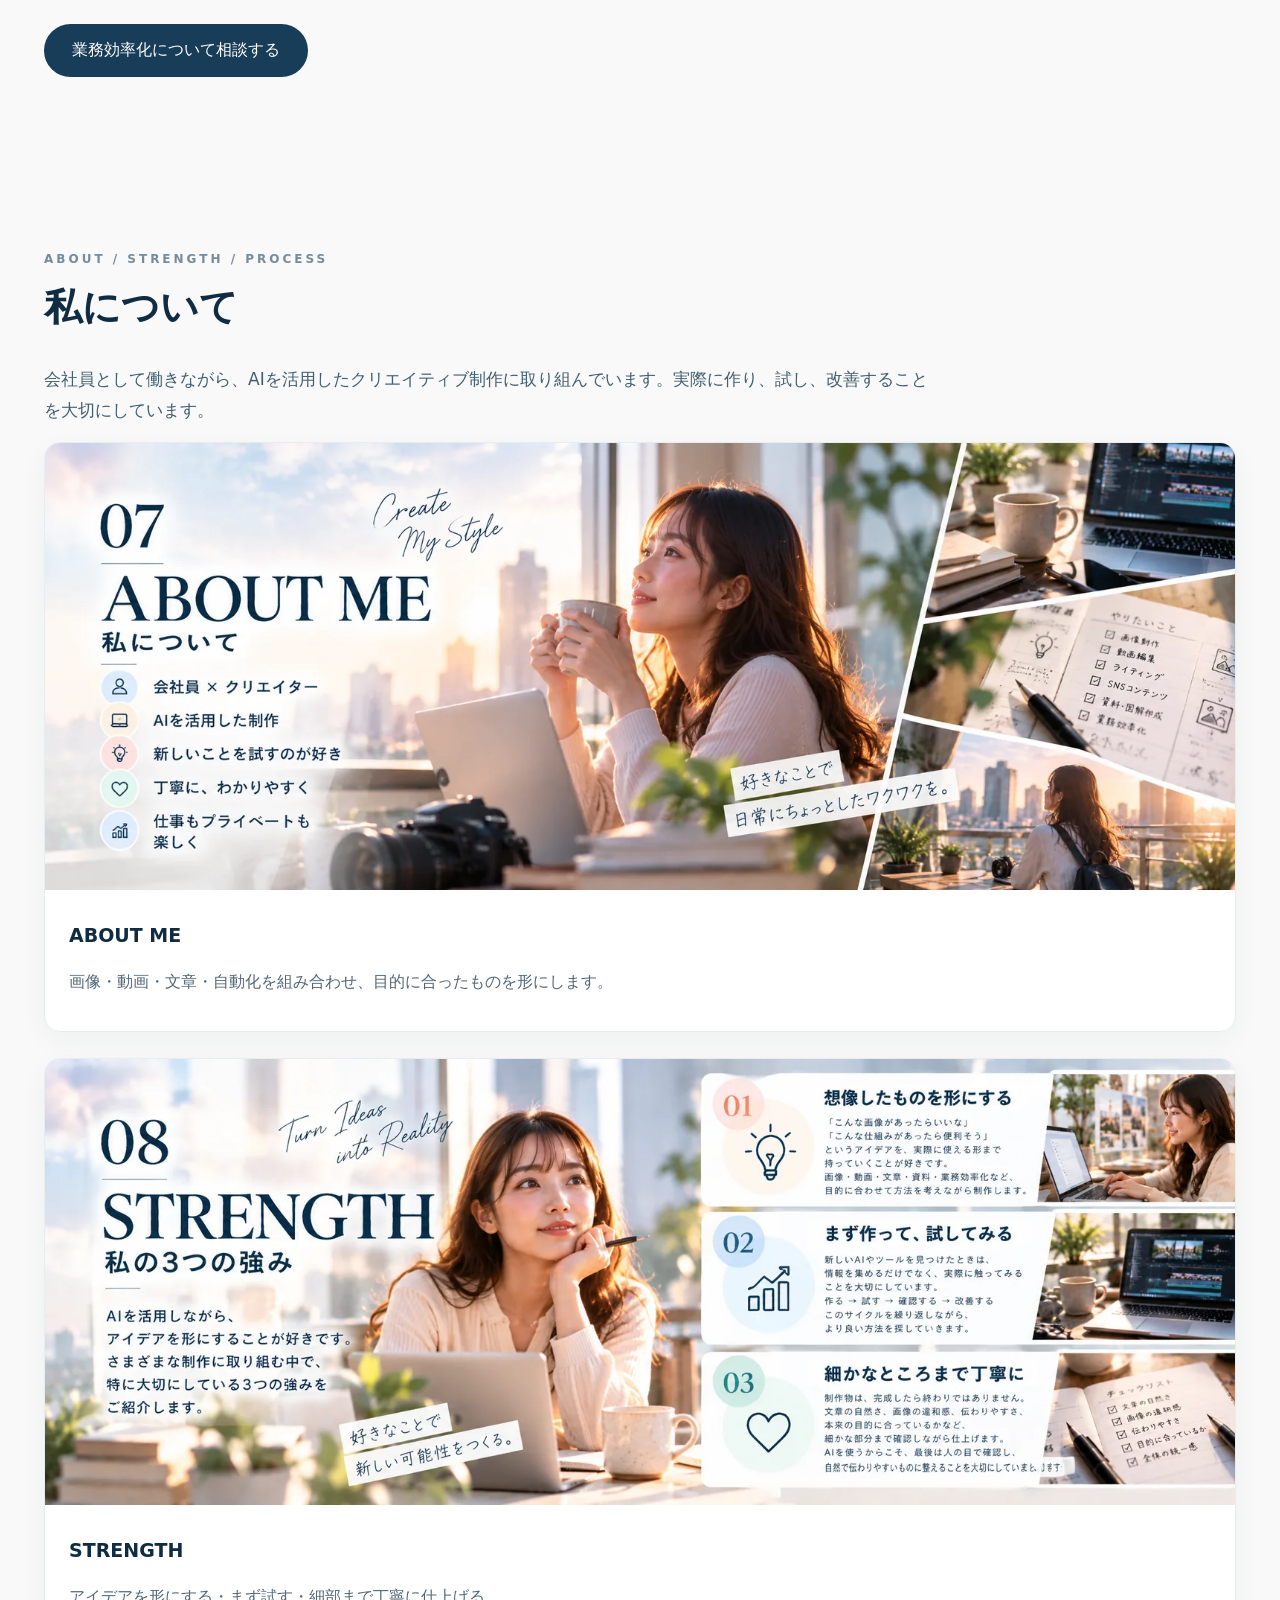
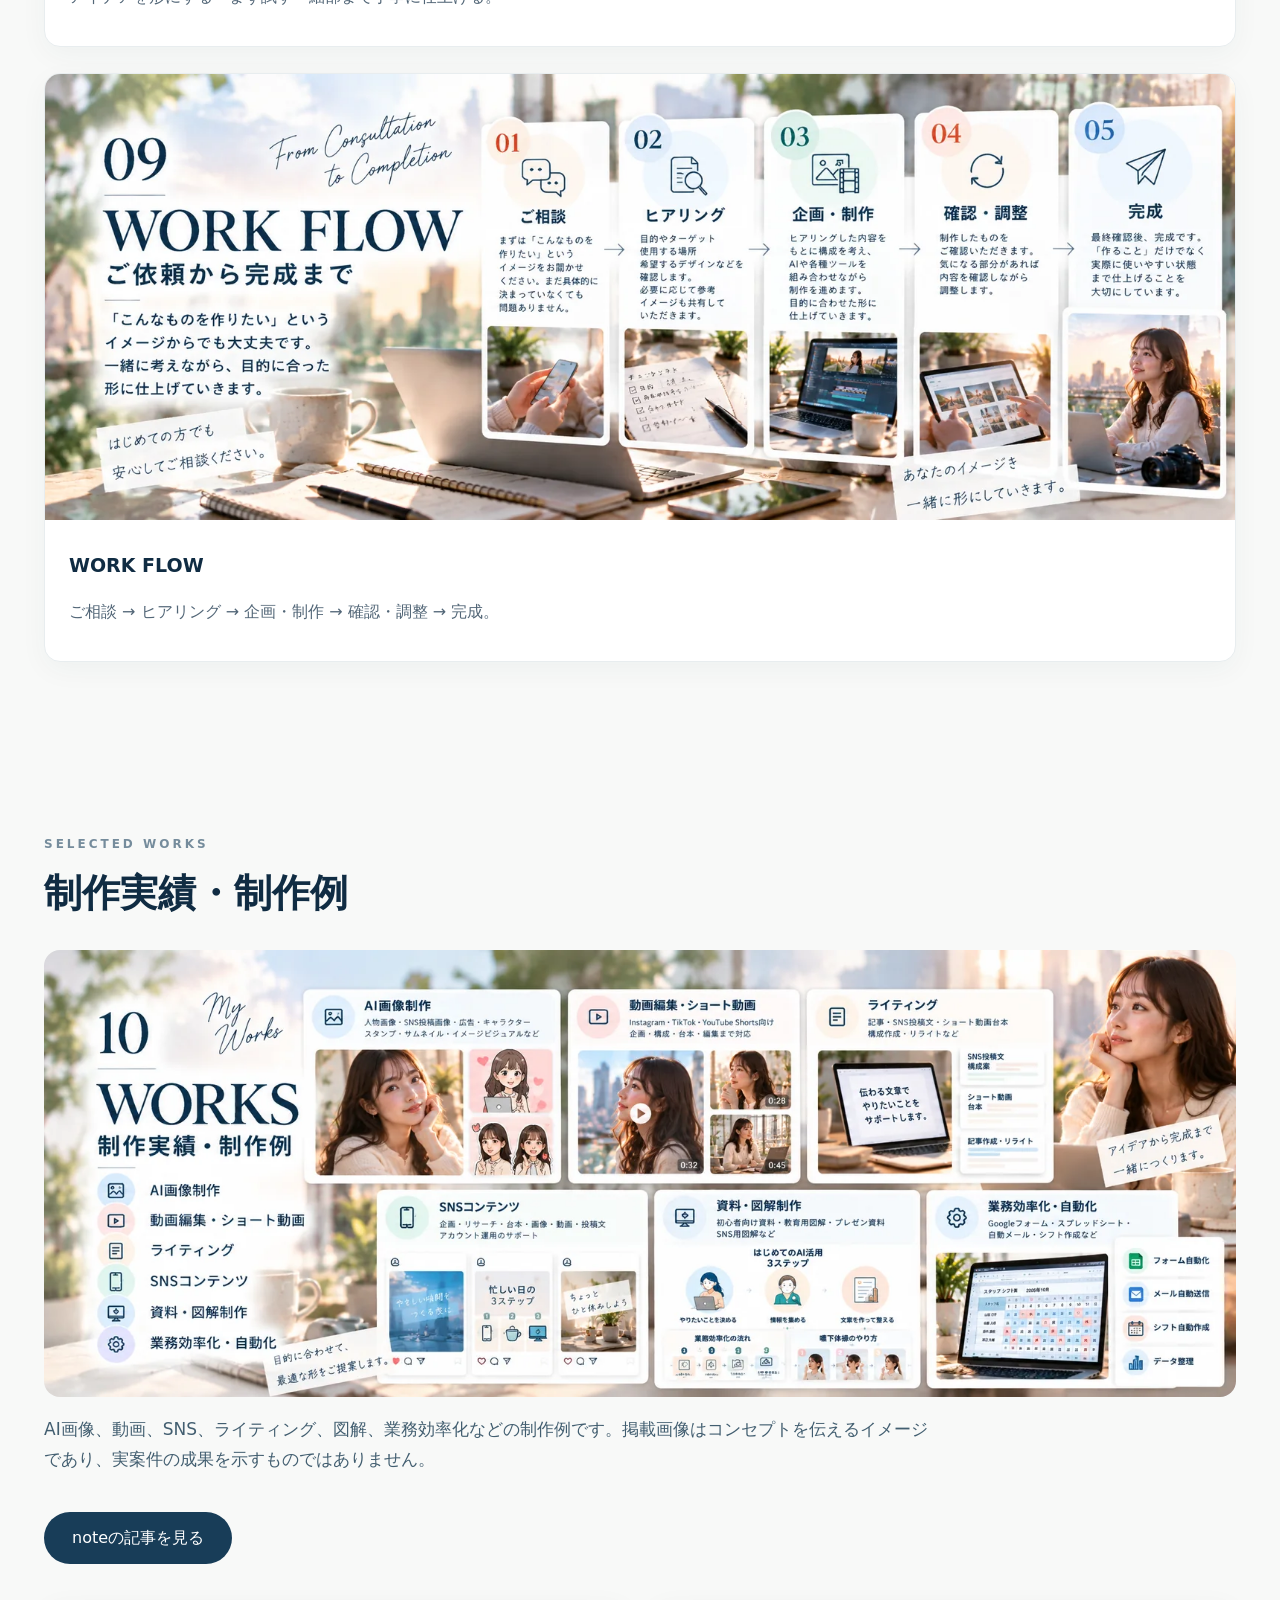
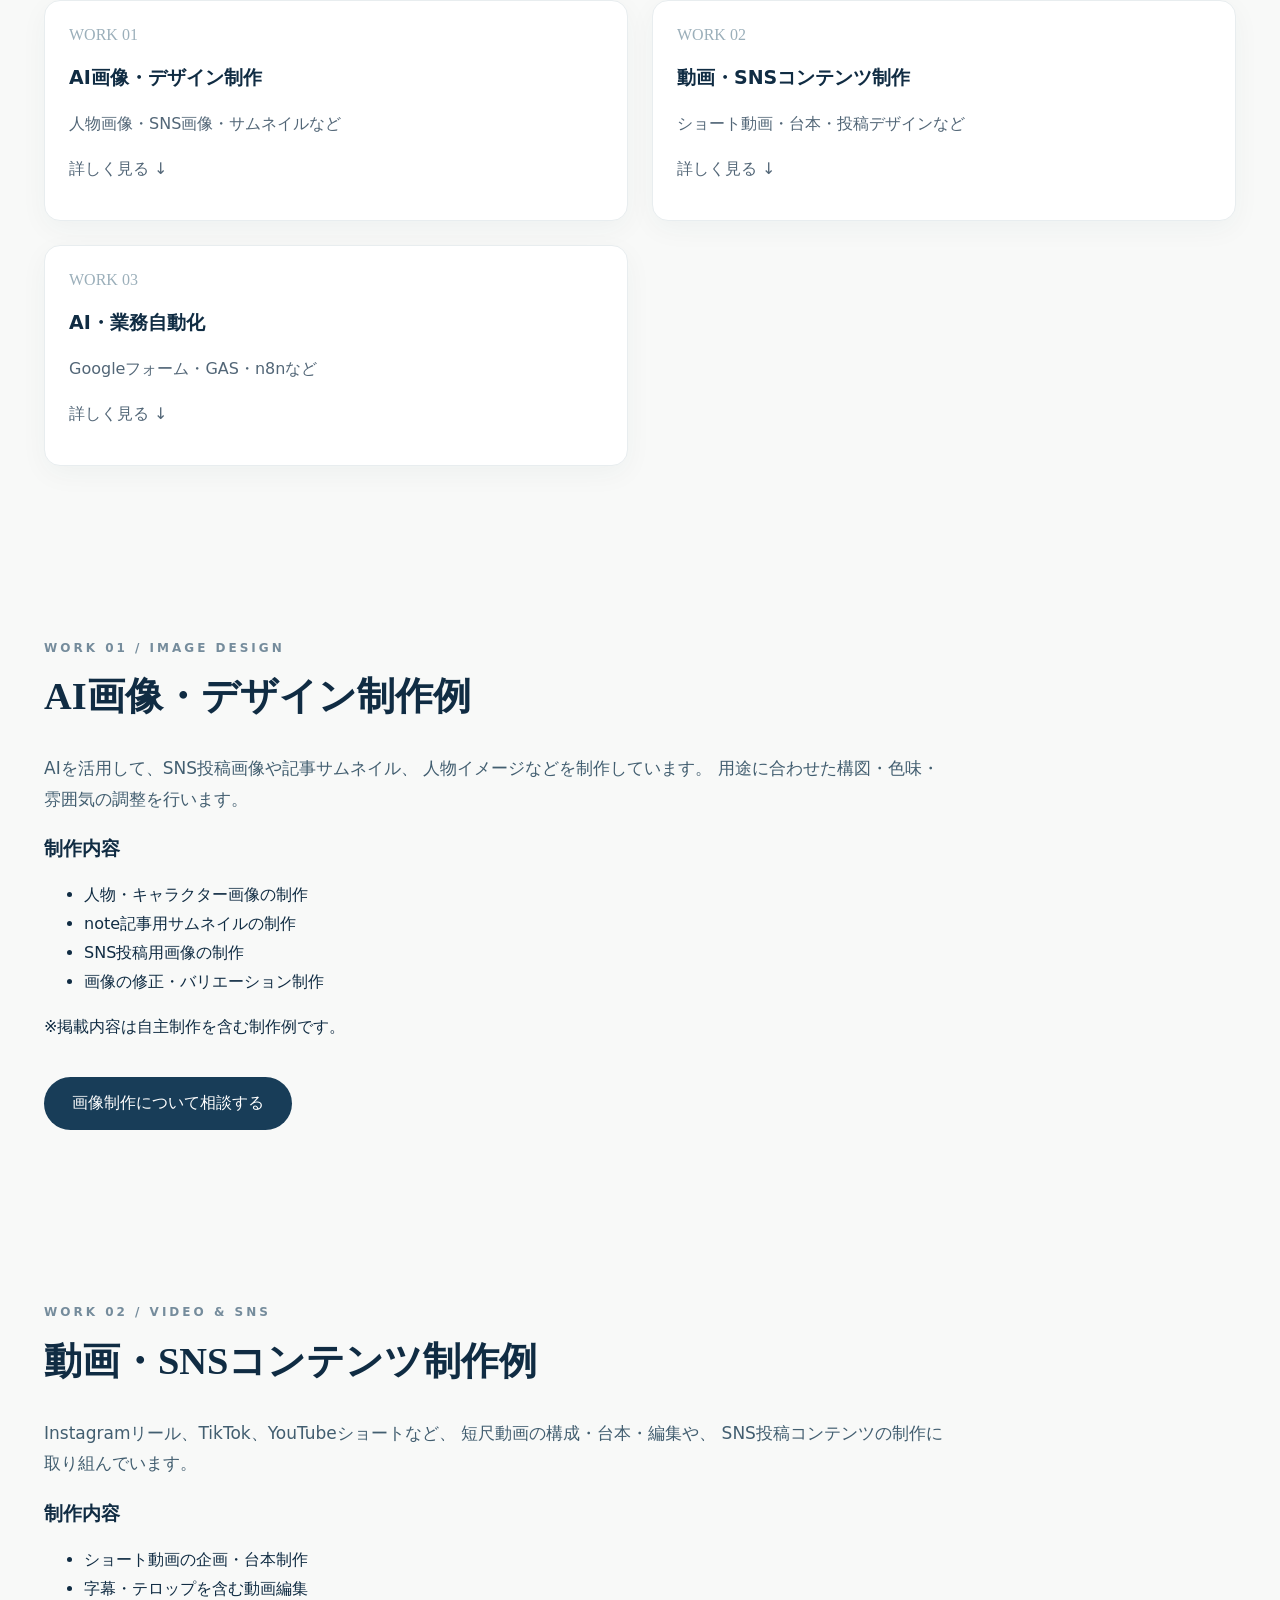
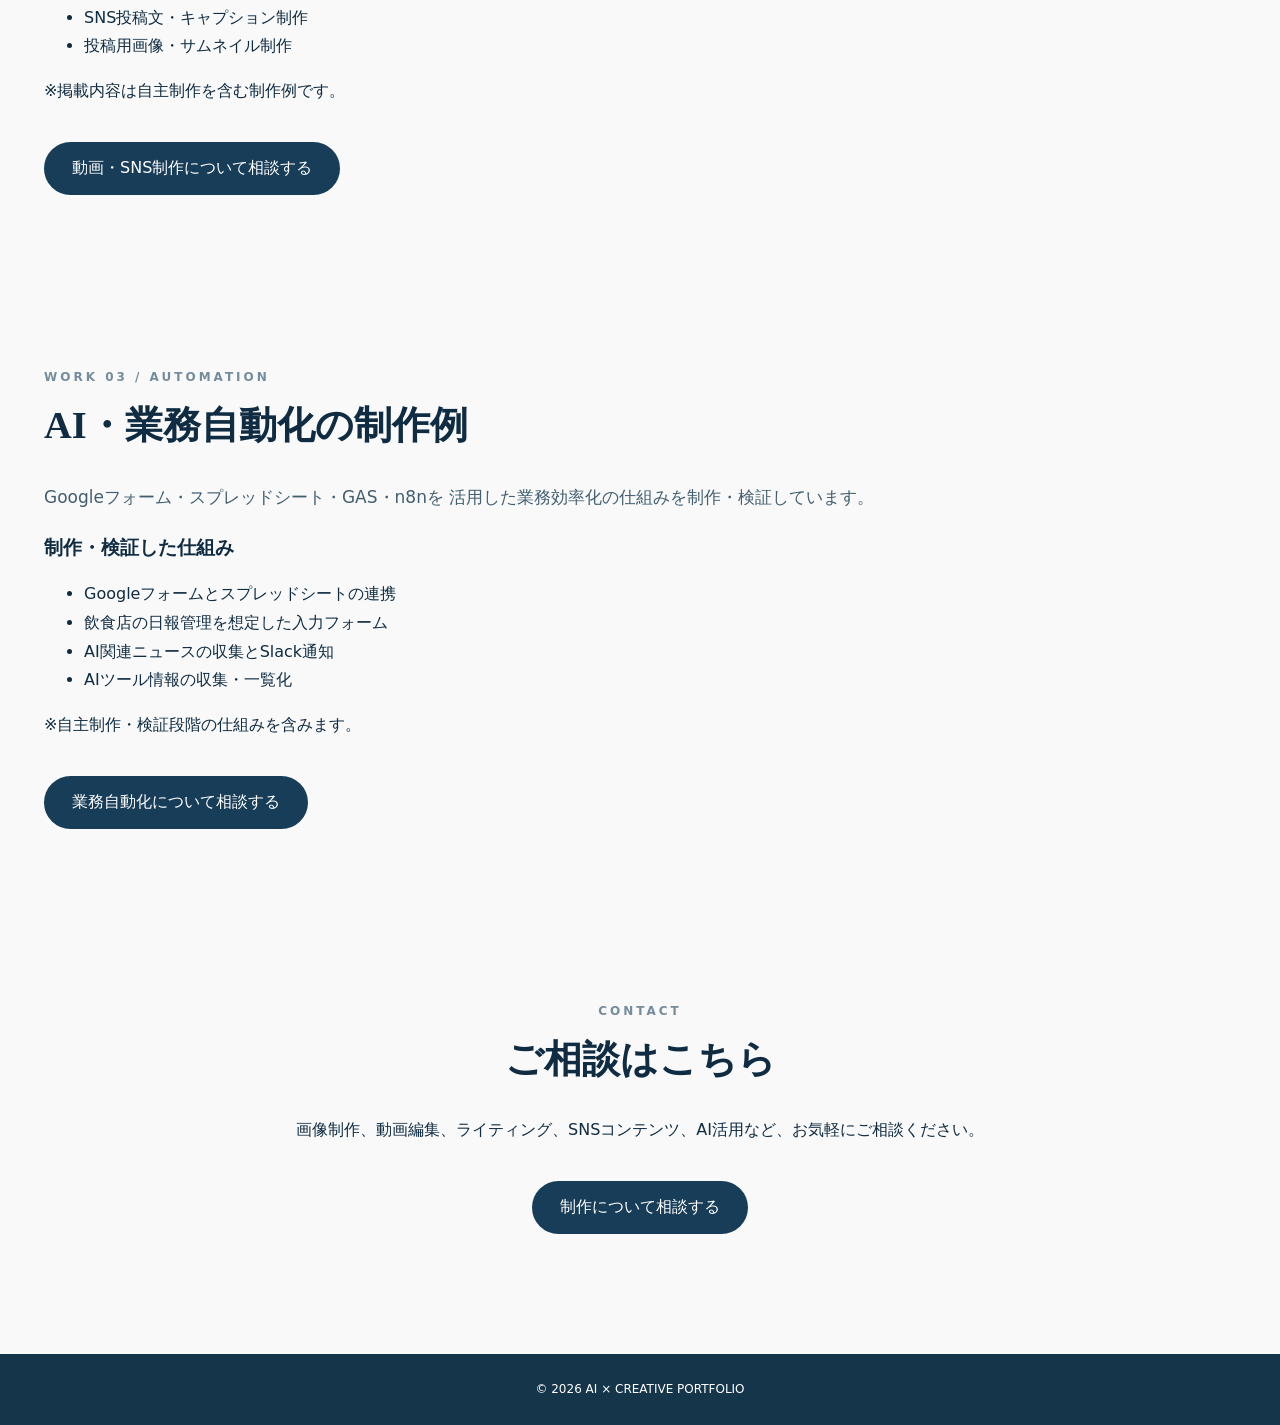
==== commit 2a58aeca: "Update index.html" ====
--- a/index.html
+++ b/index.html
@@ -188,13 +188,14 @@
   </a>
 </section>
 <section id="about" class="section"><p class="eyebrow">ABOUT / STRENGTH / PROCESS</p><h2>私について</h2><p class="lead">会社員として働きながら、AIを活用したクリエイティブ制作に取り組んでいます。実際に作り、試し、改善することを大切にしています。</p><div class="feature"><article><img src="images/07.webp" alt="ABOUT ME" loading="lazy"><div><h3>ABOUT ME</h3><p>画像・動画・文章・自動化を組み合わせ、目的に合ったものを形にします。</p></div></article><article><img src="images/08.webp" alt="STRENGTH" loading="lazy"><div><h3>STRENGTH</h3><p>アイデアを形にする・まず試す・細部まで丁寧に仕上げる。</p></div></article><article><img src="images/09.webp" alt="WORK FLOW" loading="lazy"><div><h3>WORK FLOW</h3><p>ご相談 → ヒアリング → 企画・制作 → 確認・調整 → 完成。</p></div></article></div></section><section id="works" class="section"><p class="eyebrow">SELECTED WORKS</p><h2>制作実績・制作例</h2><img class="wide" src="images/10.webp" alt="制作実績一覧" loading="lazy"><p class="lead">AI画像、動画、SNS、ライティング、図解、業務効率化などの制作例です。掲載画像はコンセプトを伝えるイメージであり、実案件の成果を示すものではありません。</p><a class="button" 
+
 <a class="button"
    href="https://note.com/preview/n0ae0e11a6bd6?prev_access_key=2e2d97b51848c6ae793b90ef8a51d680"
    target="_blank"
    rel="noopener noreferrer">
   noteの記事を見る
 </a>
-" target="_blank" rel="noopener noreferrer">noteの記事を見る</a>
+
 <div class="cards" style="margin-top:36px">
 
   <a class="card" href="#work-image" style="display:block">
